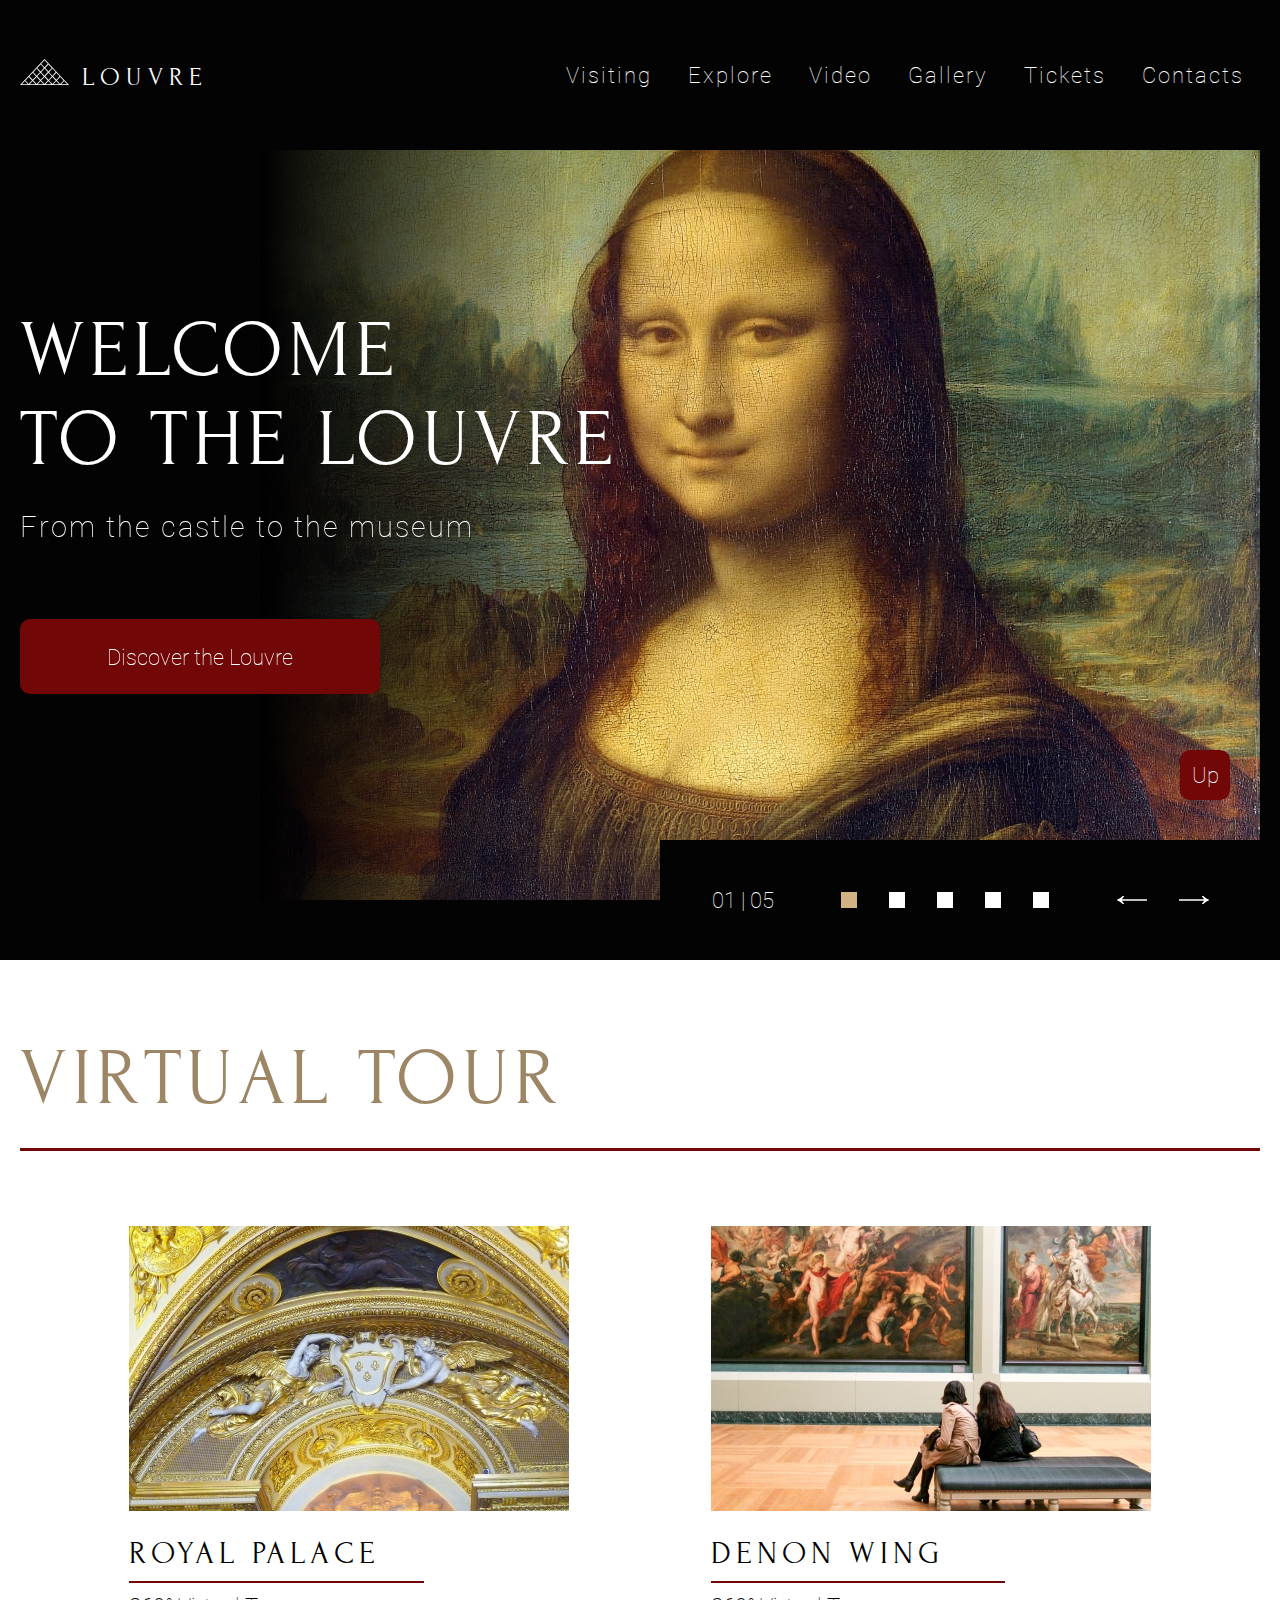
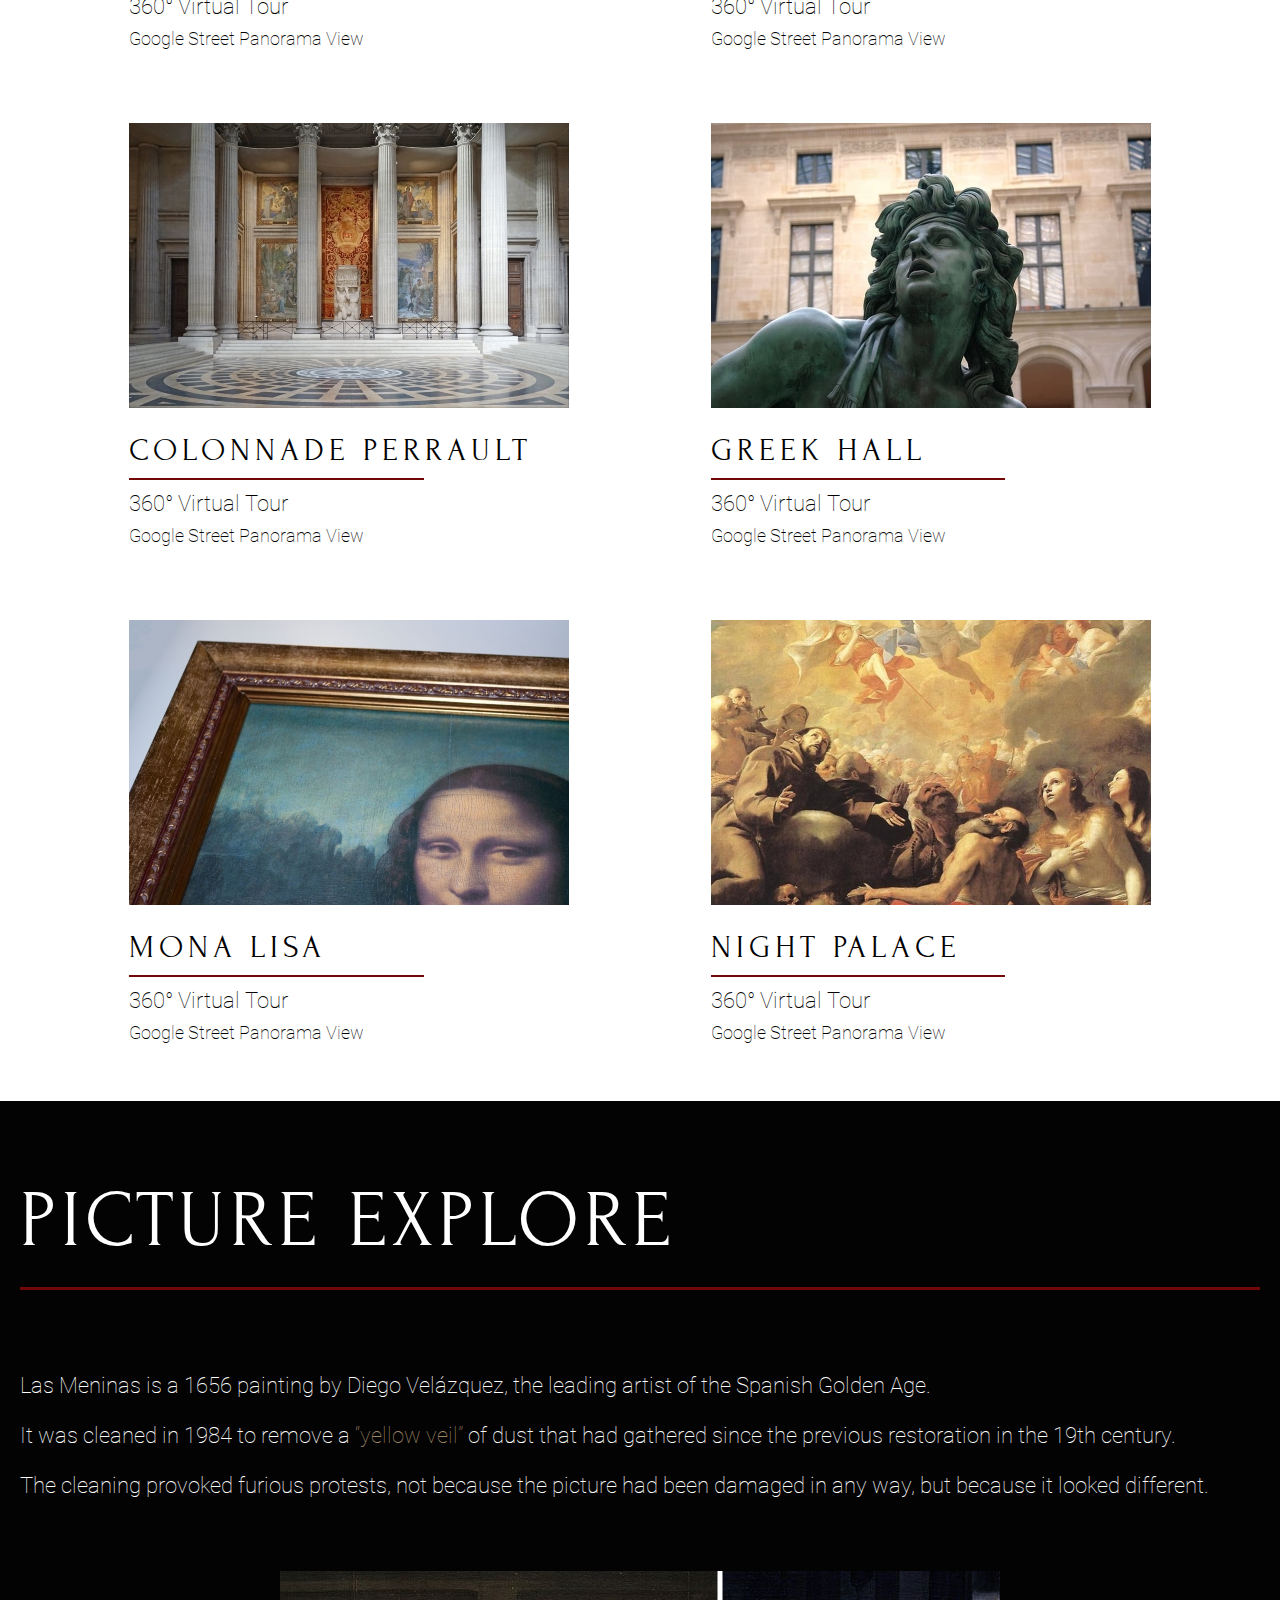
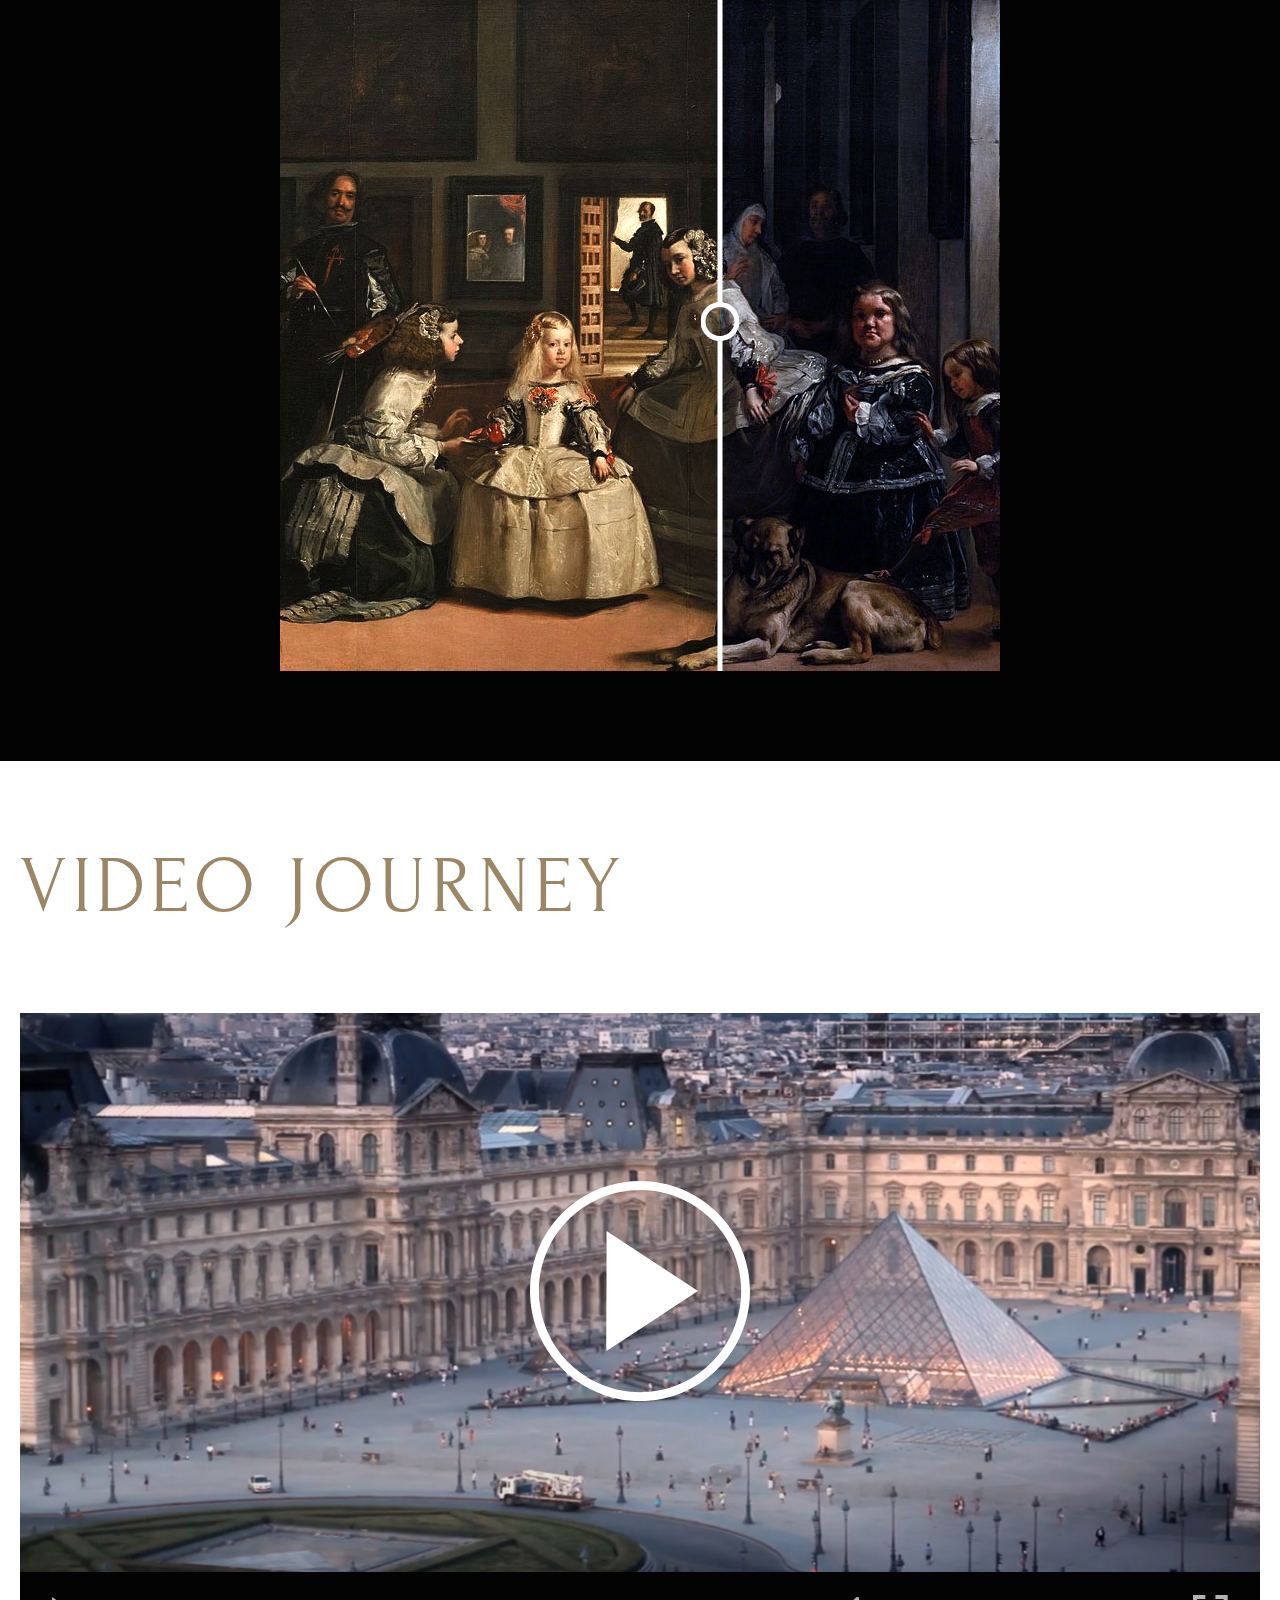
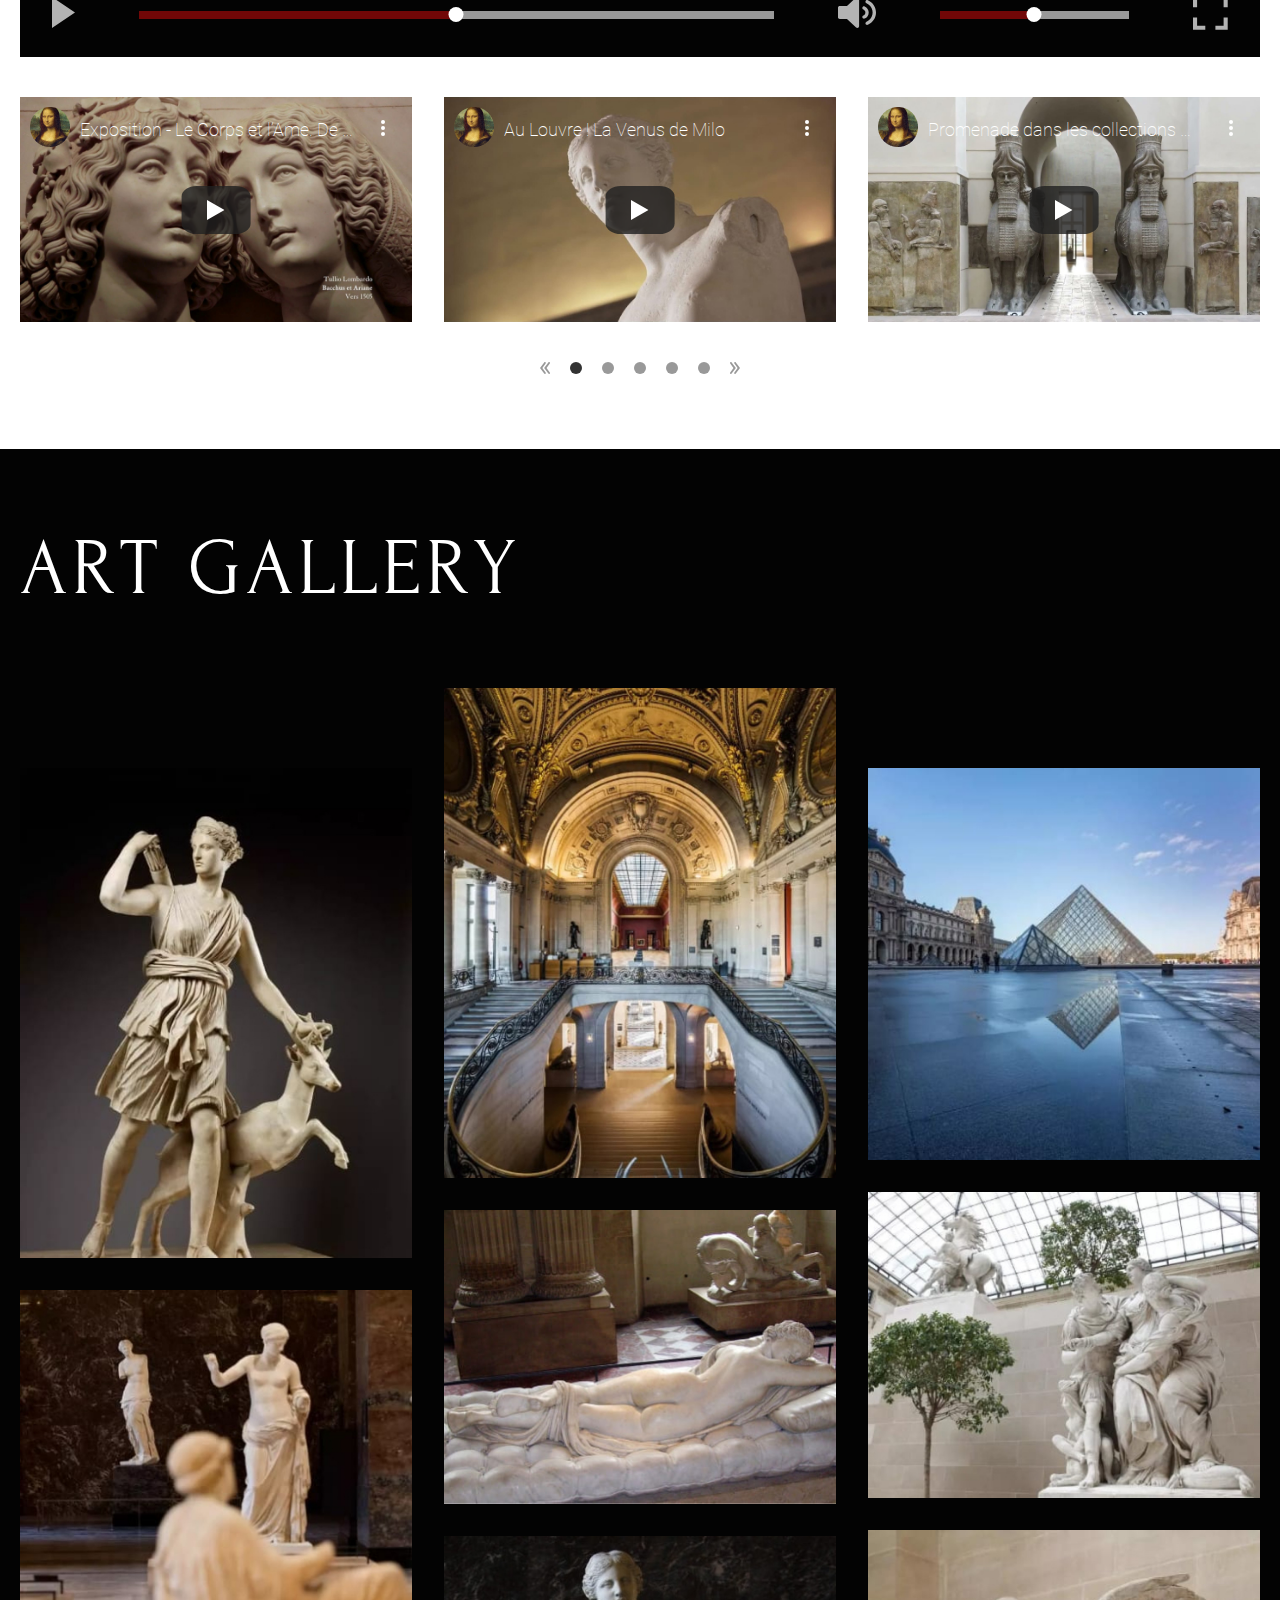
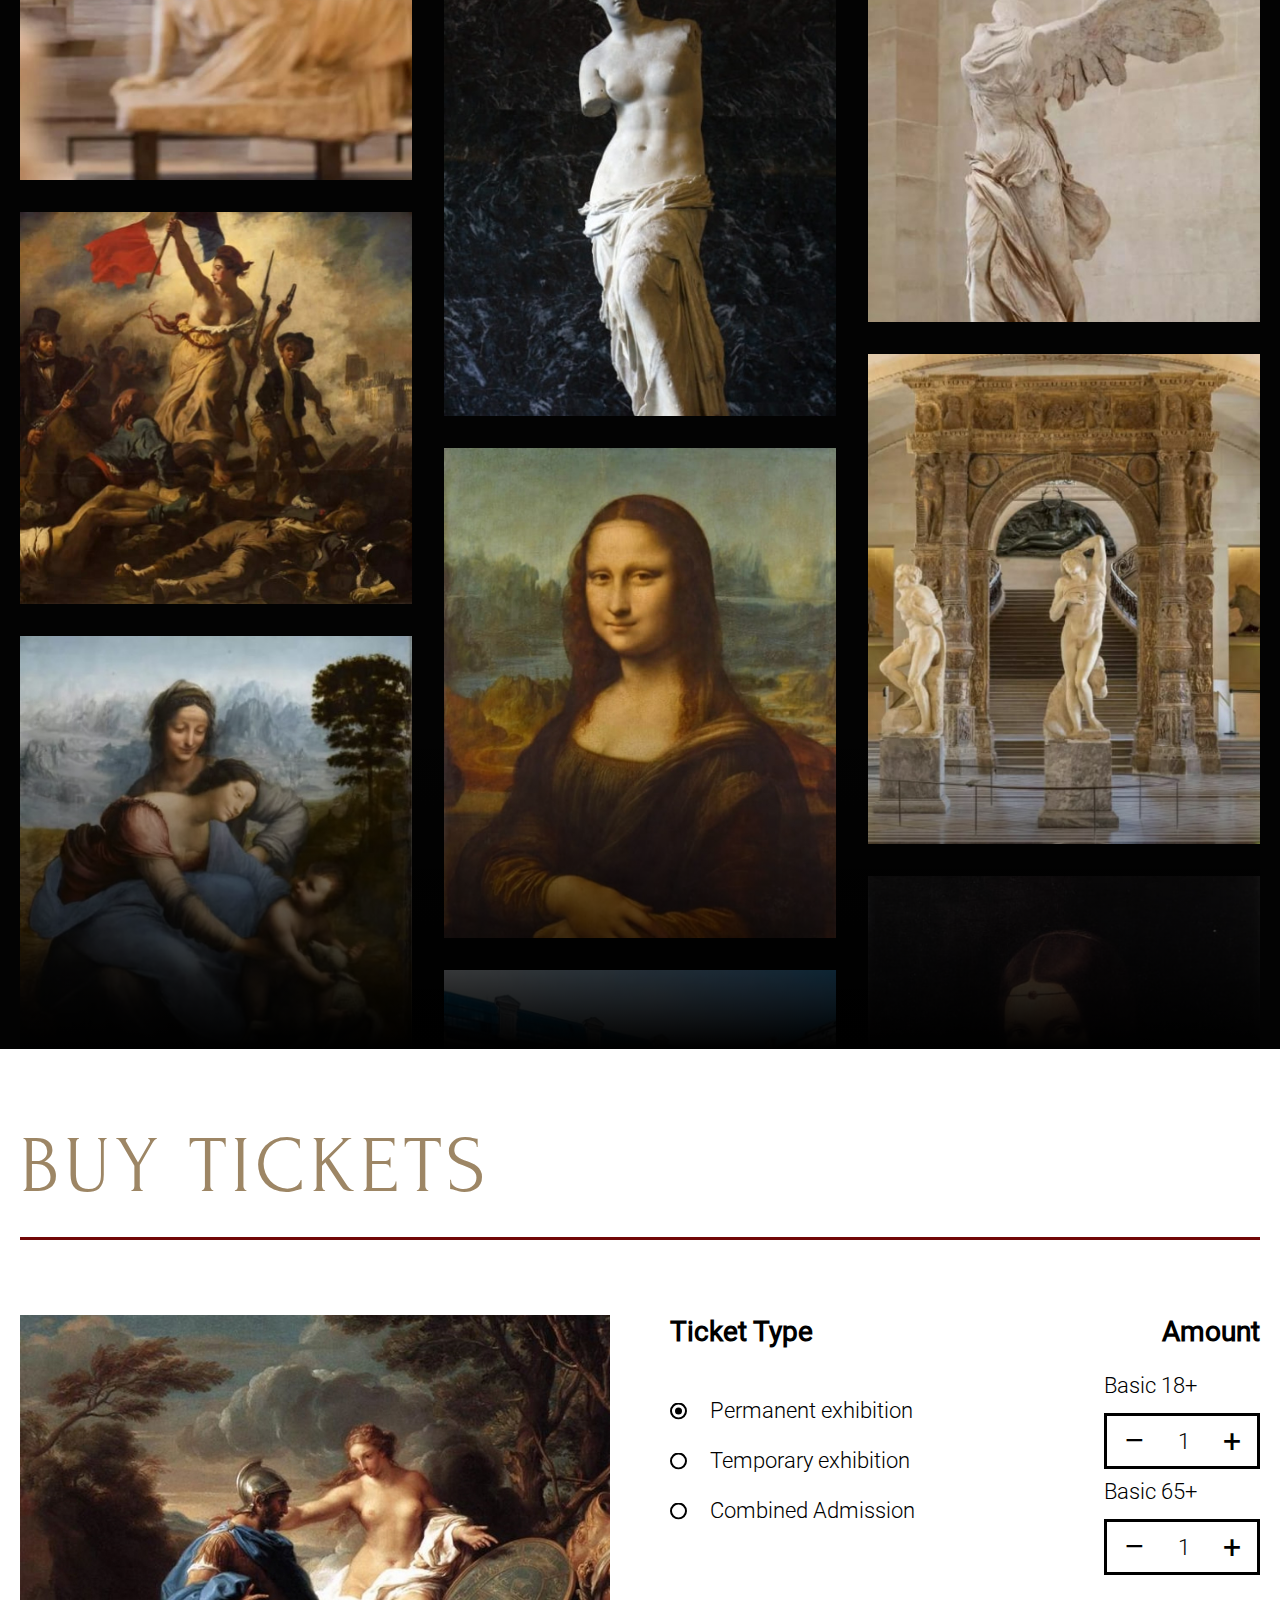
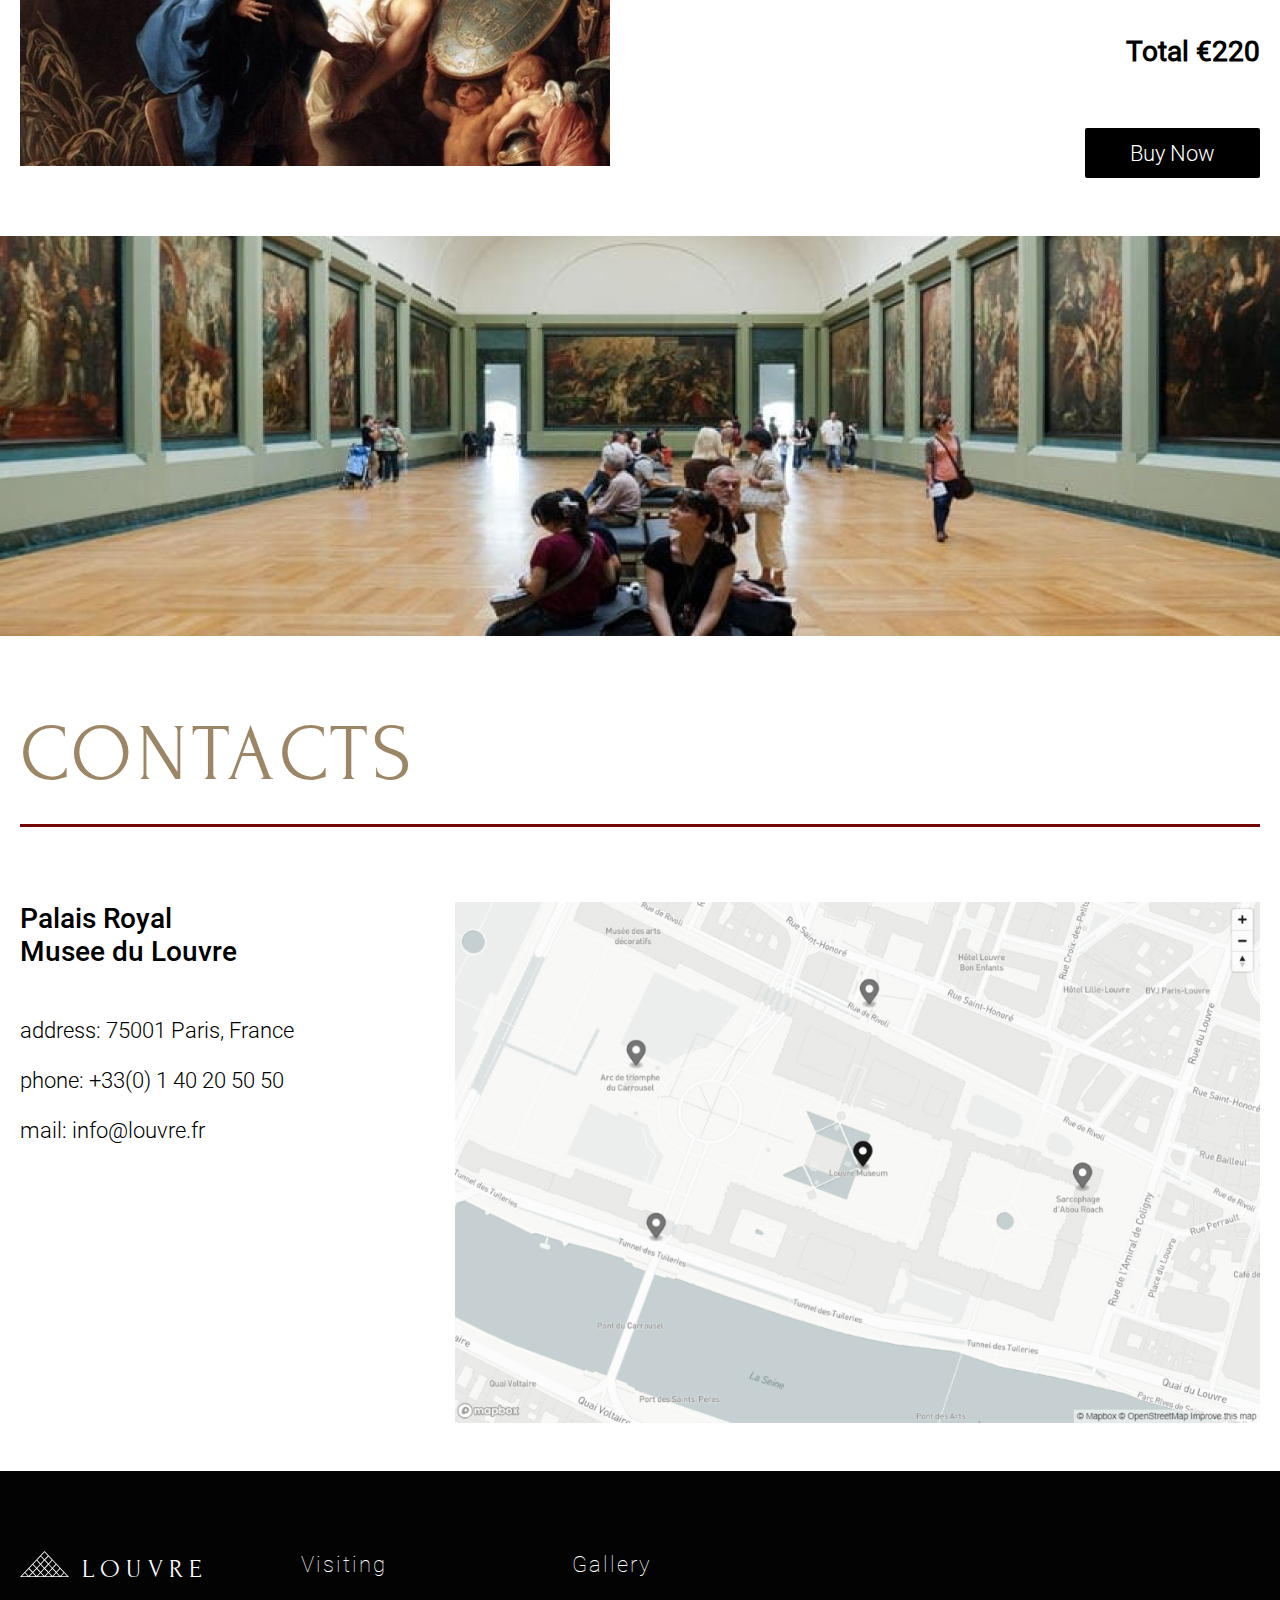
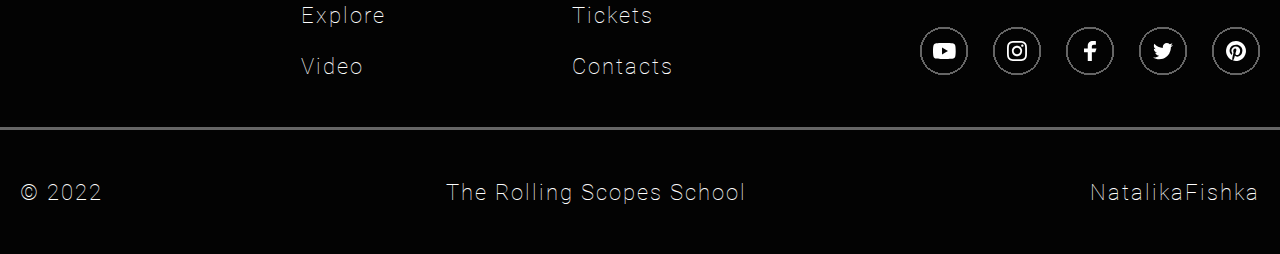
==== index.html @ 696b96e6 "fix: image size on mobile again" ====
<!DOCTYPE html>
<html lang="en">
<head>
    <meta charset="UTF-8">
    <meta http-equiv="X-UA-Compatible" content="IE=edge">
    <meta name="viewport" content="width=device-width, initial-scale=1.0">
    <title>Louvre</title>
    <link rel="icon" type="image/png" href="assets/louvre-icon.svg"/>
    <link href="styles/index.css" rel="stylesheet">
    <link href="styles/mona-lisa-section.css" rel="stylesheet">
    <link href="styles/visiting-section.css" rel="stylesheet">
    <link href="styles/explore-section.css" rel="stylesheet">
    <link href="styles/video-section.css" rel="stylesheet">
    <link href="styles/gallery-section.css" rel="stylesheet">
    <link href="styles/tickets-section.css" rel="stylesheet">
    <link href="styles/contacts-section.css" rel="stylesheet">
    <link href="styles/footer-section.css" rel="stylesheet">
    <link href="styles/mobile-menu.css" rel="stylesheet" >
</head>
<body>
    <section id="mona-lisa-section" class="mona-lisa-section">
        <header class="mona-lisa-section__header">
            <a href="#" class="logo-group">
                <div class="mona-lisa-section__header-logo logo">
                    <img src="assets/louvre-icon.svg" alt="louvre-icon">
                    <span class="text">Louvre</span>
                </div>
            </a>            
            <nav class="mona-lisa-section__header-navigation">
                <a href="#visiting-section" class="header-navigation__text">Visiting</a>
                <a href="#explore-section" class="header-navigation__text">Explore</a>
                <a href="#video-section" class="header-navigation__text">Video</a>
                <a href="#gallery-section" class="header-navigation__text">Gallery</a>
                <a href="#tickets-section" class="header-navigation__text">Tickets</a>
                <a href="#contacts-section" class="header-navigation__text">Contacts</a>
            </nav>
            <div class="mona-lisa-section__mobile-burger-menu">
                <img src="assets/burger-menu-icon.svg" alt="burger-menu">
                <img class="not-active" src="assets/close-menu.svg" alt="close-menu">
            </div>
        </header>
        <div class="mona-lisa-section__content">
            <div class="mona-lisa-section__content-text">
                <h1 class="mona-lisa-section__content-title">Welcome <br> to the Louvre</h1>
                <div class="mona-lisa-section__content-subtitle">From the castle to the museum</div>
                <form action="#tickets-section">
                    <button class="mona-lisa-section__content-button">Discover the Louvre</button>
                </form>
            </div>
            <div class="mona-lisa-section__image-area">
                <div class="mona-lisa-section__image">
                    <img src="assets/mona-lisa.jpg" alt="mona-lisa">
                </div>
                <div class="mona-lisa-section__image-pagination">
                   <div class="image-pagination__of">
                       01 | 05
                   </div> 
                   <div class="image-pagination__navigation-cubes">
                       <div class="image-pagination__navigation_cube selected"></div>
                       <div class="image-pagination__navigation_cube"></div>
                       <div class="image-pagination__navigation_cube"></div>
                       <div class="image-pagination__navigation_cube"></div>
                       <div class="image-pagination__navigation_cube"></div>
                   </div>
                   <div class="image-pagination__arrows">
                       <img src="assets/arrow-left.svg" alt="arrow-left">
                       <img src="assets/arrow-right.svg" alt="arrow-right">
                   </div>
                </div>
            </div>
        </div>
        <div class="mobile-menu">
            <nav class="mobile-menu__navigation-group">
                <div class="mobile-navigation__set">
                    <a href="#visiting-section" class="mobile-navigation__text">
                        <span>Visiting</span>
                        <img src="assets/mobile-menu-link-icon.svg" alt="mobile-menu-link-icon">
                    </a>
                </div>
                <div class="mobile-navigation__set">
                    <a href="#explore-section" class="mobile-navigation__text">
                        <span>Explore</span>
                        <img src="assets/mobile-menu-link-icon.svg" alt="mobile-menu-link-icon">
                    </a>
                </div>
                <div class="mobile-navigation__set">
                    <a href="#video-section" class="mobile-navigation__text">
                        <span>Video</span> 
                        <img src="assets/mobile-menu-link-icon.svg" alt="mobile-menu-link-icon">                    
                    </a>
                </div>
                <div class="mobile-navigation__set">
                    <a href="#gallery-section" class="mobile-navigation__text">
                        <span>Gallery</span> 
                        <img src="assets/mobile-menu-link-icon.svg" alt="mobile-menu-link-icon">                    
                    </a>
                </div>
                <div class="mobile-navigation__set">
                    <a href="#tickets-section" class="mobile-navigation__text">
                        <span>Tickets</span> 
                        <img src="assets/mobile-menu-link-icon.svg" alt="mobile-menu-link-icon">                    
                    </a>
                </div>
                <div class="mobile-navigation__set">
                    <a href="#contacts-section" class="mobile-navigation__text">
                        <span>Contacts</span> 
                        <img src="assets/mobile-menu-link-icon.svg" alt="mobile-menu-link-icon">
                    </a>
                </div>
            </nav>
            <div class="mobile-menu__small-screen-content">
                <div class="mobile-menu__images">
                    <div class="mobile-menu__image-container">
                        <img src="assets/mobile-menu/mobile-menu-large.jpg" alt="large-image">
                    </div>
                    <div class="mobile-menu__image-container">
                        <img src="assets/mobile-menu/mobile-menu-small_1.jpg" alt="small-image">
                    </div>
                    <div class="mobile-menu__image-container">
                        <img src="assets/mobile-menu/mobile-menu-small_2.jpg" alt="small-image">
                    </div>
                </div>
                <hr class="mobile-menu__divider">
                <div class="mobile-menu__social-media social-media">
                    <div class="mobile-menu_media-image">
                        <img src="assets/social-media-icons/youtube.svg" alt="youtube">
                    </div>
                    <div class="mobile-menu_media-image">
                        <img src="assets/social-media-icons/instagram.svg" alt="instagram">
                    </div>
                    <div class="mobile-menu_media-image">
                        <img src="assets/social-media-icons/facebook.svg" alt="facebook">
                    </div>
                    <div class="mobile-menu_media-image">
                        <img src="assets/social-media-icons/twitter.svg" alt="twitter">
                    </div>
                    <div class="mobile-menu_media-image">
                        <img src="assets/social-media-icons/pinterest.svg" alt="pinterest">
                    </div>
                </div>
            </div>
        </div>
    </section>
    <section id="visiting-section" class="visiting-section">
        <h2 class="visiting-section__title">
            Virtual tour
        </h2>
        <hr class="visiting-section__divider divider">
        <div class="visiting-section__content">
            <div class="visiting-section__content-item">
                <div class="visiting-section__content-item-image">
                    <img src="assets/visiting-section/royal_palace.jpg" alt="royal_palace">
                </div>
                <h3 class="visiting-section__content-item-title">
                    Royal Palace
                </h3>
                <hr class="visiting-section__content-item-divider">
                <span class="visiting-section__content-item-tour-type">
                    360° Virtual Tour
                </span>
                <span class="visiting-section__content-item-description">
                    Google Street Panorama View
                </span>
            </div>
            <div class="visiting-section__content-item">
                <div class="visiting-section__content-item-image">
                    <img src="assets/visiting-section/denon_wing.jpg" alt="denon_wing">
                </div>
                <h3 class="visiting-section__content-item-title">
                    Denon Wing
                </h3>
                <hr class="visiting-section__content-item-divider">
                <span class="visiting-section__content-item-tour-type">
                    360° Virtual Tour
                </span>
                <span class="visiting-section__content-item-description">
                    Google Street Panorama View
                </span>
            </div>
            <div class="visiting-section__content-item">
                <div class="visiting-section__content-item-image">
                    <img src="assets/visiting-section/colonnade_perrault.jpg" alt="colonnade_perrault">
                </div>
                <h3 class="visiting-section__content-item-title">
                    Colonnade Perrault
                </h3>
                <hr class="visiting-section__content-item-divider">
                <span class="visiting-section__content-item-tour-type">
                    360° Virtual Tour
                </span>
                <span class="visiting-section__content-item-description">
                    Google Street Panorama View
                </span>
            </div>
            <div class="visiting-section__content-item">
                <div class="visiting-section__content-item-image">
                    <img src="assets/visiting-section/greek_hall.jpg" alt="greek_hall">
                </div>
                <h3 class="visiting-section__content-item-title">
                    Greek hall
                </h3>
                <hr class="visiting-section__content-item-divider">
                <span class="visiting-section__content-item-tour-type">
                    360° Virtual Tour
                </span>
                <span class="visiting-section__content-item-description">
                    Google Street Panorama View
                </span>
            </div>
            <div class="visiting-section__content-item">
                <div class="visiting-section__content-item-image">
                    <img src="assets/visiting-section/mona_lisa_item.jpg" alt="mona-lisa-item">
                </div>
                <h3 class="visiting-section__content-item-title">
                    Mona Lisa
                </h3>
                <hr class="visiting-section__content-item-divider">
                <span class="visiting-section__content-item-tour-type">
                    360° Virtual Tour
                </span>
                <span class="visiting-section__content-item-description">
                    Google Street Panorama View
                </span>
            </div>
            <div class="visiting-section__content-item">
                <div class="visiting-section__content-item-image">
                    <img src="assets/visiting-section/night-palace.jpg" alt="night-palace">
                </div>
                <h3 class="visiting-section__content-item-title">
                    Night Palace
                </h3>
                <hr class="visiting-section__content-item-divider">
                <span class="visiting-section__content-item-tour-type">
                    360° Virtual Tour
                </span>
                <span class="visiting-section__content-item-description">
                    Google Street Panorama View
                </span>
            </div>
        </div>
    </section>
    <section id="explore-section" class="explore-section">
        <div class="explore-section__content">
            <div class="explore-section__text-area">
                <h2 class="explore-section__title">Picture explore</h2>
                <hr class="explore-section__divider divider">
                <p class="explore-section__description">Las Meninas is a 1656 painting by Diego Velázquez, the leading artist of the Spanish Golden Age.</p>
                <p class="explore-section__description">It was cleaned in 1984 to remove a <q class="explore-section__yellow-text">yellow veil</q> of dust that had gathered since the previous restoration in the 19th century.</p>
                <p class="explore-section__description">The cleaning provoked furious protests, not because the picture had been damaged in any way, but because it looked different.</p>
            </div>
            <div class="explore-section__image-area">
                <div class="explore-section__light-image-container">
                    <div class="explore-section__light-image">
                        <img src="assets/bright-explore-image.jpg" alt="bright-explore-image">
                    </div>
                    <div class="explore-section__slider">
                        <img src="assets/explore_slider.svg" alt="slider">
                    </div>
                </div>
                <div class="explore-section__dark-image" >
                    <img src="assets/dark-explore-image.jpg" alt="dark-explore-image">
                </div>
            </div>
        </div>
    </section>
    <section id="video-section" class="video-section">
        <div class="video-section__header">
            <h2 class="video-section__title">
                Video journey
            </h2>
            <p class="video-section__description">
                Enter and visit one of the most famous museums in the world and enjoy masterpieces such as Mona Lisa or Hammurabi's Code
            </p>
        </div>
        <div class="video-section__main-video">
            <div class="video-section__main-video-container">
                <video src="" class="video-section__video" poster="assets/video-section/main_video.jpg"></video>
                <div class="video-section_main-play-button">
                    <img src="assets/video-section/controls/main-play-control.svg" alt="play">
                </div>
            </div>
            <div class="video-section__main-video-controls">
                <div class="video-section_play-control control">
                    <img src="assets/video-section/controls/play-control.svg" alt="play">
                </div>
                <div class="video-section__progress-bar">
                    <div class="bar__passed bar"></div>
                    <div class="bar__remain bar"></div>
                </div>
                <div class="video-section__volume-control control">
                    <img src="assets/video-section/controls/volume-control.svg" alt="volume">
                </div>
                <div class="video-section__volume-bar">
                    <div class="bar__passed bar"></div>
                    <div class="bar__remain bar"></div>
                </div>
                <div class="video-section__full-size-screen-control control">
                    <img src="assets/video-section/controls/full-size-control.svg" alt="full-size-screen">
                </div>
            </div>
        </div>
        <div class="video-section__carousel">
            <div class="video-section__carousel-videos">
                <div class="video-section__carousel-video-item">
                    <div class="video-item__header">
                        <div class="video-item__ava">
                            <img src="assets/video-section/carousel/mini-video/ava-mona-lisa.png" alt="ava">
                        </div>
                        <p class="video-item__title">
                            Exposition - Le Corps et l’Ame. De Dona...
                        </p>
                        <div class="video-item__menu">
                            <img src="assets/video-section/carousel/mini-video/video-menu.svg" alt="menu">
                        </div>
                    </div>
                    <div class="video-item__video">
                        <img src="assets/video-section/carousel/mini-video/video_mini_1.jpg" alt="video#1">
                    </div>
                    <div class="video-item__play">
                        <img src="assets/video-section/carousel/mini-video/play.svg" alt="play">
                    </div>
                </div>
                <div class="video-section__carousel-video-item">
                    <div class="video-item__header">
                        <div class="video-item__ava">
                            <img src="assets/video-section/carousel/mini-video/ava-mona-lisa.png" alt="ava">
                        </div>
                        <p class="video-item__title">
                            Au Louvre ! La Venus de Milo 
                        </p>
                        <div class="video-item__menu">
                            <img src="assets/video-section/carousel/mini-video/video-menu.svg" alt="menu">
                        </div>
                    </div>
                    <div class="video-item__video">
                        <img src="assets/video-section/carousel/mini-video/video_mini_2.jpg" alt="video#1">
                    </div>
                    <div class="video-item__play">
                        <img src="assets/video-section/carousel/mini-video/play.svg" alt="play">
                    </div>
                </div>
                <div class="video-section__carousel-video-item">
                    <div class="video-item__header">
                        <div class="video-item__ava">
                            <img src="assets/video-section/carousel/mini-video/ava-mona-lisa.png" alt="ava">
                        </div>
                        <p class="video-item__title">
                            Promenade dans les collections mesop...
                        </p>
                        <div class="video-item__menu">
                            <img src="assets/video-section/carousel/mini-video/video-menu.svg" alt="menu">
                        </div>
                    </div>
                    <div class="video-item__video">
                        <img src="assets/video-section/carousel/mini-video/video_mini_3.jpg" alt="video#1">
                    </div>
                    <div class="video-item__play">
                        <img src="assets/video-section/carousel/mini-video/play.svg" alt="play">
                    </div>
                </div>                
            </div>
            <div class="video-section__carousel-pagination">
                <div class="video-section__pagination-arrow-left double-arrow">
                    <img src="assets/video-section/carousel/left-double-arrow.svg" alt="left">
                </div>
                <div class="video-section__pagination-dots">
                    <div class="pagination-dots__item selected"></div>
                    <div class="pagination-dots__item"></div>
                    <div class="pagination-dots__item"></div>
                    <div class="pagination-dots__item"></div>
                    <div class="pagination-dots__item"></div>
                </div>
                <div class="video-section__pagination-arrow-right double-arrow">
                    <img src="assets/video-section/carousel/right-double-arrow.svg" alt="right">
                </div>
            </div>
        </div> 
    </section>
    <section id="gallery-section" class="gallery-section">
        <h2 class="gallery-section__title">
            Art Gallery
        </h2>
        <div class="gallery-section__images">
            <div class="gallery-section__images-column">
                <div class="gallery-section__image-item">
                    <img src="assets/gallery-section/gallery_1.jpg" alt="gallery_1">
                </div>
                <div class="gallery-section__image-item">
                    <img src="assets/gallery-section/gallery_2.jpg" alt="gallery_2">
                </div>
                <div class="gallery-section__image-item">
                    <img src="assets/gallery-section/gallery_3.jpg" alt="gallery_3">
                </div>
                <div class="gallery-section__image-item">
                    <img src="assets/gallery-section/gallery_4.jpg" alt="gallery_4">
                </div>
                <div class="gallery-section__image-item">
                    <img src="assets/gallery-section/gallery_5.jpg" alt="gallery_5">
                </div>
            </div>
            <div class="gallery-section__images-column">
                <div class="gallery-section__image-item">
                    <img src="assets/gallery-section/gallery_6.jpg" alt="gallery_6">
                </div>
                <div class="gallery-section__image-item">
                    <img src="assets/gallery-section/gallery_7.jpg" alt="gallery_7">
                </div>
                <div class="gallery-section__image-item">
                    <img src="assets/gallery-section/gallery_8.jpg" alt="gallery_8">
                </div>
                <div class="gallery-section__image-item">
                    <img src="assets/gallery-section/gallery_9.jpg" alt="gallery_9">
                </div>
                <div class="gallery-section__image-item">
                    <img src="assets/gallery-section/gallery_10.jpg" alt="gallery_10">
                </div>
            </div>
            <div class="gallery-section__images-column">
                <div class="gallery-section__image-item">
                    <img src="assets/gallery-section/gallery_11.jpg" alt="gallery_11">
                </div>
                <div class="gallery-section__image-item">
                    <img src="assets/gallery-section/gallery_12.jpg" alt="gallery_12">
                </div>
                <div class="gallery-section__image-item">
                    <img src="assets/gallery-section/gallery_13.jpg" alt="gallery_13">
                </div>
                <div class="gallery-section__image-item">
                    <img src="assets/gallery-section/gallery_14.jpg" alt="gallery_14">
                </div>
                <div class="gallery-section__image-item">
                    <img src="assets/gallery-section/gallery_15.jpg" alt="gallery_15">
                </div>
            </div>            
        </div>
    </section>
    <section id="tickets-section" class="tickets-section">
        <h2 class="tickets-section__title">Buy tickets</h2>
        <hr class="tickets-section__divider divider">
        <div class="tickets-section__content">
            <div class="tickets-section__content-image">
                <img src="assets/buy-tickets/buy-tickets.jpg" alt="buy-tickets">
            </div>
            <form action="book-tickets.html" class="tickets-section__form">
                <div class="tickets-section__ticket-type">
                    <p class="tickets-section__ticket-type-title form-title">
                        Ticket Type
                    </p>
                    <div class="tickets-section__radio-group roboto-light-text">
                        <input type="radio" id="permanent-exhibition" name="permanent-exhibition" value="1" checked>
                        <label for="permanent-exhibition">Permanent exhibition</label>
                    </div>
                    <div class="tickets-section__radio-group roboto-light-text">
                        <input type="radio" id="temporary-exhibition" name="temporary-exhibition" value="1">
                        <label for="temporary-exhibition">Temporary exhibition</label>
                    </div>
                    <div class="tickets-section__radio-group roboto-light-text">
                        <input type="radio" id="combined-admission" name="combined-admission" value="1">
                        <label for="combined-admission">Combined Admission</label>
                    </div>   
                </div>
                <div class="tickets-section__ticket-amount">
                    <p class="tickets-section__amount-title form-title">
                        Amount
                    </p>
                    <div class="tickets-section__amount-control">
                        <span class="tickets-section__age roboto-light-text">
                            Basic 18+
                        </span>
                        <div class="tickets-section__age-control roboto-light-text">
                            <div class="age-control">–</div>
                            <div>1</div>
                            <div class="age-control">+</div>
                        </div>
                    </div>
                    <div class="tickets-section__amount-control">
                        <span class="tickets-section__age roboto-light-text">
                            Basic 65+
                        </span>
                        <div class="tickets-section__age-control roboto-light-text">
                            <div class="age-control">–</div>
                            <div>1</div>
                            <div class="age-control">+</div>
                        </div>
                    </div>
                    <p class="tickets-section__total form-title">
                        Total €220
                    </p>
                    <button type="submit" class="tickets-section__buy-button roboto-light-text">
                        Buy Now
                    </button>
                </div>
            </form>            
        </div>
    </section>
    <section id="contacts-section" class="contacts-section">
        <h2 class="contacts-section__title">Contacts</h2>
        <hr class="contacts-section__divider divider">
        <div class="contacts-section__content">
            <div class="contacts-section__text">
                <p class="contacts-section_text-header">Palais Royal <br> Musee du Louvre</p>
                <div class="contacts-section__contacts">
                    <span class="contacts-section__address">address: 75001 Paris, France</span>
                    <span class="contacts-section__phone">phone: <a href="tel:+330140205050">+33(0) 1 40 20 50 50</a></span>
                    <span class="contacts-section__mail">mail: <a href="mailto:info@louvre.fr">info@louvre.fr</a></span>
                </div>
            </div>
            <div class="contacts-section__image">
                <img src="assets/map.jpg" alt="map">
            </div>
        </div>
    </section>
    <section class="footer-section">
        <div class="footer-section__content">
            <a href="#" class="logo-group">
                <div class="footer-section__footer-logo logo">
                    <img src="assets/louvre-icon.svg" alt="louvre-icon">
                    <span class="text">Louvre</span>
                </div>
            </a>                
            <nav class="footer-section__footer-navigation links-set-1">
                <a href="#visiting-section" class="footer-navigation__text">Visiting</a>
                <a href="#explore-section" class="footer-navigation__text">Explore</a>
                <a href="#video-section" class="footer-navigation__text">Video</a>
            </nav>
            <nav class="footer-section__footer-navigation links-set-2">
                <a href="#gallery-section" class="footer-navigation__text">Gallery</a>
                <a href="#tickets-section" class="footer-navigation__text">Tickets</a>
                <a href="#contacts-section" class="footer-navigation__text">Contacts</a>
            </nav>                
            <div class="footer-section__social-media social-media">
                <div class="footer-section_media-image">
                    <img src="assets/social-media-icons/youtube.svg" alt="youtube">
                </div>
                <div class="footer-section_media-image">
                    <img src="assets/social-media-icons/instagram.svg" alt="instagram">
                </div>
                <div class="footer-section_media-image">
                    <img src="assets/social-media-icons/facebook.svg" alt="facebook">
                </div>
                <div class="footer-section_media-image">
                    <img src="assets/social-media-icons/twitter.svg" alt="twitter">
                </div>
                <div class="footer-section_media-image">
                    <img src="assets/social-media-icons/pinterest.svg" alt="pinterest">
                </div>
            </div>
        </div>  
        <hr class="footer-section__divider">    
        <footer class="footer-section__foot">
            <div class="footer-section__foot-text">© 2022</div>
            <div class="footer-section__foot-text">The Rolling Scopes School</div>
            <div class="footer-section__foot-text">
                <a href="https://github.com/NatalikaFishka/museum-html" target="_blank">NatalikaFishka</a>
            </div>
        </footer>
    </section>
    <script src="js/mobile-menu.js"></script>
    <a href="#" class="back-to-top-link">
        <div class="back-to-top">
           Up
        </div>
    </a>
</body>
</html>
---- styles/index.css ----
* {
  margin: 0;
  padding: 0;
}

@font-face {
    font-family: 'Roboto';
    src: url(../assets/fonts/Roboto-Regular.ttf);
}

@font-face {
    font-family: 'Roboto-light';
    src: url(../assets/fonts/Roboto-Light.ttf);
}

@font-face {
    font-family: 'Roboto-medium';
    src: url(../assets/fonts/Roboto-Medium.ttf);
}

@font-face {
    font-family: 'Roboto-thin';
    src: url(../assets/fonts/Roboto-Thin.ttf);
}

@font-face {
    font-family: 'Forum';
    src: url(../assets/fonts/Forum-Regular.ttf);
}

:root {
    --dark-bg-color: #030303;
    --light-bg-color: #FFFFFF;

    --gold: #9D8665;
    --white-text: #FFFFFF;
    --black-text: #000000;

    --gold-svg: invert(53%) sepia(51%) saturate(241%) hue-rotate(356deg) brightness(92%) contrast(87%);
    --red-svg: invert(111%) sepia(74%) saturate(4562%) hue-rotate(362deg) brightness(56%) contrast(117%);
    --red-svg-white: invert(92%) sepia(72%) saturate(4702%) hue-rotate(1deg) brightness(99%);

    --red: #710707;
    --grey: #999999;
    --dark-gray: #333333;
    --middle-gray: #666666;

    --card-obverse: #BCBCBC;
    --card-reverse: #939393;


    --body-width: 90rem;
  }

html {
    scroll-behavior: smooth;
}

section {
    display: grid;
    grid-template-columns: 1fr var(--body-width) 1fr;
    width: 100%;
}

h1, h2 {
    font-family: "Forum";
    font-weight: 400;
    text-transform: uppercase;
    font-size: 5rem;
    letter-spacing: 5px;
    margin: 1.6rem 0;
}

.logo {
    color: var(--white-text);
    font-family: "Forum";
    font-size: 1.6rem;
    text-transform: uppercase;
    letter-spacing: 0.4rem;
}

.logo-group {
    text-decoration: none;
}

.logo-group:hover {
    color: var(--gold);
    filter: var(--gold-svg);
}

nav a {
    text-decoration: none;
    color: var(--white-text);
    font-family: "Roboto-thin";
    font-size: 1.4rem;
    font-weight: 100;
    letter-spacing: 2px;
    margin: 0 1rem;
}

nav a:hover {
    color: var(--gold);
}

.divider {
    grid-area: section-divider;
    width: 100%;
    height: 3px;
    background-color: var(--red);
    border: none;
    margin-bottom: 4.7rem;
}

.social-media img:hover {
    cursor: pointer;
    filter: var(--gold-svg);
}

.back-to-top {
    position: fixed;
    width: 50px;
    height: 50px;
    bottom: 100px;
    right: 50px;
    background-color: var(--red);
    color: black;
    font-size: 22px;
    display: flex;
    justify-content: center;
    align-items: center;
    color: var(--white-text);
    font-family: "Roboto-thin";
    border-radius: 10px;
}

.back-to-top:hover {
    background-color: var(--gold);
}

@media (max-width: 1480px) {

    section {
        grid-template-columns: 20px 1fr 20px;
    }
}

@media (max-width: 1060px) {

    h1, h2 {
        font-size: 3.1rem;
    }

    .divider {        
        margin-bottom: 3.7rem;
    }

}

@media (max-width: 820px) {

    h1 {
        text-align: center;
    }

    h1, h2 {
        font-size: 2.5rem;
        margin-top: 0;
    }

    .divider {
        margin-bottom: 40px;
    }

    nav a {
        font-size: 20px;
    }

}

@media (max-width: 540px) {

    h1, h2 {
        font-size: 1.8rem;
    }

    .logo {
        font-size: 1rem;
    }

    .logo img{
        width: 29px;
        height: 16px;
    }

}

@media (max-width: 360px) { 
    body {
        display: none;
    }
}
---- styles/mona-lisa-section.css ----
.mona-lisa-section {
    position: relative;
    background-color: var(--dark-bg-color);
    grid-template-areas: "left-padding section-header right-padding"
                            "left-padding section-content right-padding";
}

.mona-lisa-section__header {
    grid-area: section-header;
    width: 100%;
    height: 150px;
    display: flex;
    align-items: center;
    justify-content: space-between;
}

.mona-lisa-section__mobile-burger-menu {
    display: none;
}

.mona-lisa-section__content {
    grid-area: section-content;    
    margin-bottom: 3.75rem;
    display: grid;
    grid-template-columns: 1fr 1fr;
    align-items: center;
}

.mona-lisa-section__content-text {
    color: var(--white-text);
    grid-column-start: 1;
    grid-column-end: 3;
    grid-row: 1;
    z-index: 2;
}

.mona-lisa-section__content-subtitle {
    font-family: "Roboto-thin";
    font-weight: 300;
    font-size: 1.8rem;
    letter-spacing: 2px;
}

.mona-lisa-section__content-button {
    font-family: "Roboto-thin";
    font-weight: 300;
    font-size: 1.4rem;
    width: 22.5rem;
    height: 4.7rem;
    display: flex;
    align-items: center;
    justify-content: center;
    background-color: var(--red);
    border-radius: 10px;
    margin: 4.7rem 0;
    color: var(--white-text);
    border: none;
}

.mona-lisa-section__content-button:hover {
    background-color: var(--gold);
    cursor: pointer;
}

.mona-lisa-section__image-area {
    position: relative;
    grid-column-start: 2;
    grid-column-end: 3;
    grid-row: 1;
}

.mona-lisa-section__image {
    width: max-content;
}

.mona-lisa-section__image img{
    display: block;
    max-width: 100%;
    max-height: 100%;
}

.mona-lisa-section__image-pagination {
    position: absolute;
    width: 37.5rem;
    height: 7.5rem;
    background-color: var(--dark-bg-color);
    color: var(--white-text);
    right: 0;
    bottom: -3.725rem;
    display: flex;
    font-family: "Roboto-thin";
    font-size: 1.4rem;
    font-weight: 400;    
    justify-content: space-evenly;    
    align-items: center;
}

.image-pagination__of {
    margin: 1rem;
}

.image-pagination__navigation-cubes {
    display: flex;
}

.image-pagination__navigation_cube {
    width: 1rem;
    height: 1rem;
    background-color: var(--white-text);
    margin: 1rem;
}

.image-pagination__navigation_cube.selected {
    background-color: #D2B183;
}

.image-pagination__navigation_cube:hover {
    cursor: pointer;
    background-color: var(--gold);
}

.image-pagination__arrows {
    display: flex;
}

.image-pagination__arrows img {
    margin: 1rem;
}

.image-pagination__arrows img:hover {
    cursor: pointer;
    filter: var(--gold-svg);
}


@media (max-width: 1480px) {
    /* placeholder */
}

@media (max-width: 1060px) {

    .mona-lisa-section__header {
        height: 130px;
    }

    .mona-lisa-section__header-navigation {
        display: none;
    }

    .mona-lisa-section__mobile-burger-menu {
        display: initial;
    }

    .mona-lisa-section__mobile-burger-menu .not-active {
        display: none;
    }
    
    .mona-lisa-section__mobile-burger-menu:hover {
        filter: var(--gold-svg);
        cursor: pointer;
    }

    .mona-lisa-section__content-text {
        transition: 0.3s ease;
    }

    .mona-lisa-section__content-subtitle {
        font-size: 1.4rem;
    }

    .mona-lisa-section__content-button {
        font-size: 1.2rem;
        width: 18.7rem;
        height: 3.8rem;
    }

    .mona-lisa-section__image {
        width: 700px;
    }

    .mona-lisa-section__image-pagination {
        padding-left: 200px;
    }

}

@media (max-width: 820px) {

    .mona-lisa-section__header {
        height: 110px;
    }

    .mona-lisa-section__content { 
        grid-template-columns: 1fr;
        row-gap: 3rem;
        margin-bottom: 0;
    }
    
    .mona-lisa-section__content-text {
        grid-column-start: 1;
        grid-column-end: 2;
    }
    
    .mona-lisa-section__content-subtitle {
        text-align: center;
        font-size: 1.2rem;
    }
    
    .mona-lisa-section__content-button {
        display: none;
    }

    .mona-lisa-section__image-area {  
        grid-column-start: 1;
        grid-column-end: 2;
        grid-row: 2;
    }

    .mona-lisa-section__image {
        width: 100%;
    }

    .mona-lisa-section__image-pagination {
        position: relative;
        padding-left: 0;
        width: 80%;
        height: 100px;
        margin: 0 auto;
        font-size: 1.2rem;
        bottom: 0;
    }

    .image-pagination__of {
        margin: 0.5rem;
    }

    .image-pagination__navigation_cube {
        width: 0.8rem;
        height: 0.8rem;
        margin: 0.5rem;
    }

    .image-pagination__arrows img {
        margin: 0.5rem;
    }

}

@media (max-width: 540px) {


    .mona-lisa-section__content-subtitle {
        font-size: 1rem;
    }

    .mona-lisa-section__image-pagination {
        font-size: 1rem;
    }

    .image-pagination__navigation_cube {
        width: 0.45rem;
        height: 0.45rem;
    }

    .image-pagination__arrows img {
        width: 20px;
    }

}
---- styles/visiting-section.css ----
/* -------------------------- VISITING SECTION------------------------------ */

.visiting-section {
    background-color: var(--light-bg-color);
    grid-template-areas: "left-padding section-title right-padding"
                        "left-padding section-divider right-padding"
                        "left-padding section-content right-padding";
    margin: 3rem 0;
}

.visiting-section__title {
    grid-area: section-title;
    color: var(--gold);
}

.visiting-section__content {
    grid-area: section-content;
    display: flex;
    flex-wrap: wrap;
    justify-content: space-between;
    row-gap: 4rem;
    column-gap: 2rem;
}

.visiting-section__content-item-image {
    width: max-content;
}

.visiting-section__content-item-image img {
    display: block;    
    max-width: 100%;
    max-height: 100%;
}

.visiting-section__content-item-title {
    font-family: "Forum";
    font-weight: 400;
    font-size: 2rem;
    text-transform: uppercase;
    letter-spacing: 5px;
    margin-top: 1.5rem;
}

.visiting-section__content-item-divider {
    width: 67%;
    margin: 10px 0;
    height: 2px;
    background-color: var(--red);
    border: none;

}

.visiting-section__content span {
    font-family: "Roboto-thin";
    font-weight: 100;
    width: 100%;
    display: block;    
    margin: 10px 0;
}

.visiting-section__content-item-tour-type {
    font-size: 1.4rem; 
}

.visiting-section__content-item-description {
    font-size: 1.1rem; 
}

@media (max-width: 1480px) {

    .visiting-section__content {
        justify-content: space-evenly;
    }
}

@media (max-width: 1060px) {

    .visiting-section__content-item-image {
        width: 330px;
    }

    .visiting-section__content-item-title {
        font-size: 1.75rem;
        letter-spacing: 3px;
    }

    .visiting-section__content-item-tour-type {
        font-size: 1.2rem;
    }

    .visiting-section__content-item-description {
        font-size: 1rem;
    }
}

@media (max-width: 820px) {

    .visiting-section__content-item-image {
        width: 280px;
    }

    .visiting-section__content-item-title {
        font-size: 1.5rem;
        letter-spacing: 2px;
    }

    .visiting-section__content-item-tour-type {
        font-size: 1.1rem;
    }

}

@media (max-width: 540px) {

    .visiting-section__content-item-title {
        font-size: 1.2rem;
        letter-spacing: 5px;
    }

    .visiting-section__content-item-tour-type {
        font-size: 1rem;
    }

}
---- styles/explore-section.css ----
.explore-section {
    background-color: var(--dark-bg-color);
    grid-template-areas: "left-padding section-content right-padding";
}

.explore-section__content {
    grid-area: section-content;
    display: flex;
    gap: 3.5rem;
    margin: 5.6rem 0;
}

.explore-section__text-area {
    color: var(--white-text);
}

.explore-section__title {
    margin-top: 0;
    margin-bottom: 35px;
    line-height: 3.8rem;
}

.explore-section__description, .video-section__description {
    font-family: "Roboto-thin";
    font-weight: 100;
    font-size: 1.4rem; 
    line-height: 2.5rem;
    margin: 25px 0;
}

.explore-section__yellow-text {
    color: var(--gold);
}

.explore-section__image-area {
    position: relative;
}

.explore-section__image-area img {
    display: block;
}

.explore-section__light-image-container {
    position: absolute;
    display: flex;
    height: 100%;
}

.explore-section__slider {
    transform: translateX(-50%);
}


@media (max-width: 1480px) {


    .explore-section__content {
        flex-direction: column;
    }

    .explore-section__description {
        margin: 10px 0;
    }

    .explore-section__image-area {
        align-self: center;     
    }
}

@media (max-width: 1060px) {

    .explore-section__description {
        font-size: 1.2rem;
        margin: 5px 0;
    }

    .explore-section__description:last-child {
        display: none;
    }
}

@media (max-width: 820px) {

    .explore-section__content {
        margin: 40px 0;
        gap: 0;
    }

    .explore-section__description {
       display: none;
    }

    .explore-section__image-area {
        width: 100%;
    }

    .explore-section__image-area img {
        width: 100%;
        height: 100%;
        display: block;
    }    

}

@media (max-width: 540px) {
    /* placeholder */
}
---- styles/video-section.css ----
.video-section {
    background-color: var(--light-bg-color);
    grid-template-areas: "left-padding header right-padding"
                        "left-padding video right-padding"
                        "left-padding carousel right-padding";
}

.video-section__header {
    grid-area: header;
    display: grid;
    grid-template-columns: 1fr 1fr;
    margin: 3.5rem 0;
}

.video-section__title {
    color: var(--gold);
}

.video-section__main-video {
    grid-area: video;
}

.video-section__main-video-container {
    position: relative;
    display: flex;
    align-items: center;
    justify-content: center;
}

.video-section__video {
    width: 100%;
}

.video-section_main-play-button {
    position: absolute;
}

.video-section_main-play-button img {
    width: 100%;
    height: 100%;
}

.video-section_main-play-button img:hover {
    cursor: pointer;
    filter: var(--red-svg-white);
}

.video-section__main-video-controls {
    position: relative;
    width: 100%;
    height: 85px;
    background-color: var(--dark-bg-color);
    display: flex;
    align-items: center;
    justify-content: center;
}

.video-section__main-video-controls img {
    margin: 0 2rem;
}

.video-section__main-video-controls img:hover {
    cursor: pointer;
    filter: var(--red-svg);
}

.video-section__progress-bar, .video-section__volume-bar {
    display: flex;
    width: 100px;
    margin: 0 2rem;
}

.video-section__progress-bar {
    flex-grow: 12;
}

.video-section__volume-bar {
    flex-grow: 2;
}

.bar {
    height: 8px;
}

.bar__passed {
    flex-grow: inherit;
    background-color: var(--red);
}

.bar__remain {
    flex-grow: inherit;
    background-color: var(--grey);
    display: flex;
    align-items: center;
}

.bar__remain::before {
    content: "";
    width: 15px;
    height: 15px;
    border-radius: 50%;
    position: absolute;
    background-color: var(--white-text);    
    transform: translateX(-50%);
}

.bar__remain:hover::before {
    cursor: pointer;
}

.video-section__carousel {
    grid-area: carousel;
    margin-bottom: 75px;
}

.video-section__carousel-videos {
    display: flex;
    justify-content: space-between;
    margin: 40px 0;
    column-gap: 2rem;
}

.video-section__carousel-video-item {
    position: relative;
    display: flex;
}

.video-item__header {
    position: absolute;
    display: grid;
    grid-template-columns: 1fr 70% 1fr;
    width: 100%;
    align-items: center;
    justify-items: center;
    color: var(--white-text);
    font-family: "Roboto-thin";
    font-weight: 100;
    font-size: 1.125rem;
    overflow: hidden;
}

.video-item__title {
    justify-self: flex-start;
    text-overflow: ellipsis;
    white-space: nowrap;
    width: 100%;
    overflow: hidden;
}

.video-item__header div {
    margin: 10px;
}

.video-item__video img {
    width: 100%;
    height: 100%;
}

.video-item__play {
    position: absolute;
    align-self: center;
    left: 50%;
    transform: translateX(-50%);

    display: flex;
    justify-content: center;
    align-items: center;

    width: 4.3rem;
    height: 3rem;    
    border-radius: 22%;
    background-color: rgba(33, 33, 33, 0.8);
}

.video-section__carousel-pagination {
    display: flex;
    justify-content: center;
    align-items: center;
}

.video-section__carousel-pagination img {
    display: block;
}

.video-section__pagination-dots {
    display: flex;
}

.pagination-dots__item {
    width: 12px;
    height: 12px;
    border-radius: 50%;
    background-color: var(--grey);    
    margin: 0 10px;
}

.pagination-dots__item.selected {
    background-color: var(--dark-gray);
}

.double-arrow {
    margin: 0 10px;
}

.pagination-dots__item:hover {
    background-color: var(--red);
}

.video-section__carousel-pagination img:hover {
    filter: var(--red-svg);
}


@media (max-width: 1480px) {

    .video-section__header {
        grid-template-columns: 1fr;
    }

    .video-section__description {
        display: none;
    }
}

@media (max-width: 1060px) {    
    
    .video-section_main-play-button {
        width: 152px;
        height: 152px;
    }
}

@media (max-width: 820px) {

    .video-section__header {
        margin: 40px 0 0 0;
    }
    
    .video-section_main-play-button {
        width: 80px;
        height: 80px;
    }
    
    .video-section__carousel-video-item:last-child {
        display: none;
    }

    .video-section__progress-bar {
        position: absolute;
        top: 0;
        width: 100%;
    }

    .video-section__main-video-controls .control {
        width: 27px;
        height: 27px;
        margin: 0 1rem;
    }

    .video-section__main-video-controls img {
        margin:0;        
        width: 100%;
        height: 100%;
    }


}

@media (max-width: 540px) {

}
---- styles/gallery-section.css ----
.gallery-section {
    background-color: var(--dark-bg-color);
    grid-template-areas: "left-padding title right-padding"
                        "left-padding section-content right-padding";
    height: 2200px;    
    overflow: hidden;
    position: relative;
}

.gallery-section__title {
    grid-area: title;
    color: var(--white-text);
    margin: 75px 0;
}

.gallery-section__images {
    grid-area: section-content;
    display: grid;
    grid-template-columns: repeat(3, 1fr);
    justify-content: space-between;
    overflow: hidden;
    position: relative;    
    gap: 2rem;
}

.gallery-section__images-column {
    display: flex;
    flex-direction: column;
    gap: 2rem;
}

.gallery-section__images-column:nth-child(odd) {
    margin-top: 5rem;
}

.gallery-section__image-item img {    
    display: block;
    width: 100%;
    height: 100%;
}

.gallery-section__images::after {
    content: "";
    background: linear-gradient(to top,rgba(0, 0, 0, 1),rgba(0, 0, 0, 0));
    width: 100%;
    height: 360px;
    position: absolute;
    bottom: 0;
}

@media (max-width: 1480px) {
    /* placeholder */
}

@media (max-width: 1060px) {
    
    .gallery-section {
        height: 1480px;
    }

    .gallery-section__images::after {
        height: 240px;
    }
}

@media (max-width: 820px) {

    .gallery-section {
        height: 1220px;
    }

    .gallery-section__title {
        margin: 40px 0;
    }

    .gallery-section__images {
        grid-template-columns: repeat(2, 1fr);
    }


}

@media (max-width: 540px) {

    .gallery-section {
        height: 757px;
    }

    .gallery-section__images::after {
        height: 112px;
    }

}
---- styles/tickets-section.css ----
.tickets-section {
    grid-template-areas: "left-padding section-title right-padding"
                        "left-padding section-divider right-padding"
                        "left-padding section-content right-padding"
                        "parallax-image parallax-image parallax-image";
    margin-top: 3rem;
}

.tickets-section__title {
    grid-area: section-title;
    color: var(--gold);
}

.tickets-section__divider {
    grid-area: section-divider;
}

.tickets-section__content {
    grid-area: section-content;
    display: grid;
    grid-template-columns: 1fr 1fr;
    gap: 60px;
    margin-bottom: 3rem;
}

.tickets-section__content-image img {
    width: 100%;
    display: block;
}

.tickets-section__form {
    display: flex;
    justify-content: space-between;
}

form p {
    font-family: "Roboto";
    font-size: 28px;
    font-weight: Bold;
    margin-bottom: 25px;
}

.roboto-light-text {
    margin: 25px 0;
    font-family: "Roboto-light";
    font-size: 22px;
}

.tickets-section__radio-group {
    display: grid;
    grid-template-columns: 17px max-content;
    align-items: center;    
    gap: 23px;
}

.tickets-section__radio-group:first-of-type {
    margin-top: 50px;
}

input[type='radio'] {
    width: 17px;    
    height: 0;
}


input[type='radio']::after {
    content: "";
    background-image: url(../assets/buy-tickets/radio-not-checked.svg);
    background-size: contain;
    background-repeat: no-repeat;
    background-position: center;
    transform: translateY(-50%);
    width: 17px;
    height: 17px;
    display: block;
}

input[type='radio']:checked:after {
    content: "";
    background-image: url(../assets/buy-tickets/radio-checked.svg);
}

input[type='radio']:hover {
    cursor: pointer;
}

.tickets-section__ticket-amount {
    display: flex;
    flex-direction: column;
    align-items: flex-end;
}

.tickets-section__age-control {
    width: 150px;
    height: 50px;
    border: 3px solid var(--black-text);
    display: flex;
    justify-content: space-around;
    align-items: center;
    margin: 15px 0 10px 0;
}

.age-control {
    font-family: "Roboto";
    font-size: 32px;
}

.age-control:hover {
    cursor: pointer;
    color: var(--gold);
}

.tickets-section__total {
    margin: 50px 0;
}

.tickets-section__buy-button {
    color: var(--white-text);
    width: 175px;
    height: 50px;
    background-color: var(--black-text);
    border-radius: 2px;
    display: flex;
    align-items: center;
    justify-content: center;    
    margin: 10px 0;
    border: none;
}

.tickets-section__buy-button:hover {
    color: var(--black-text);
    background-color: var(--gold);
    cursor: pointer;
}

.tickets-section__parallax-image img {
    width: 100%;
    display: block;
}

.tickets-section::after {
    content: "";
    grid-area: parallax-image;
    background-image: url(../assets/buy-tickets/gellary-parallax.jpg);
    background-size: cover;
    width: 100%;
    height: 400px;
    background-position: center;
    background-repeat: no-repeat;
}


@media (max-width: 1480px) {
    /* placeholder */
}

@media (max-width: 1060px) {

    .tickets-section__ticket-type {
        display: none;
    }

    .tickets-section__content {
        grid-template-columns: 1fr max-content;
    }

    .tickets-section__ticket-amount {
        align-items: flex-start;
    }
}

@media (max-width: 820px) {

    .tickets-section::after {
        height: 300px;
    }

}

@media (max-width: 540px) {

    .tickets-section__content {
        grid-template-columns: 1fr;
        grid-template-rows: 160px max-content;
        justify-items: center;
        gap: 40px;
    }

    .tickets-section__content-image {
        overflow: hidden;
    }

    .tickets-section__ticket-amount {
        align-items: center;
    }

    .tickets-section__age-control {
        width: 175px;
        height: 50px;
    }

    .form-title, span.roboto-light-text {
        font-size: 16px;
    }

    .tickets-section__total {
        margin: 20px 0;
    }

}
---- styles/contacts-section.css ----
.contacts-section {
    grid-template-areas: "left-padding section-title right-padding"
                            "left-padding section-divider right-padding"
                            "left-padding section-content right-padding";
    margin: 3rem 0;
}

.contacts-section__title {
    grid-area: section-title;
    color: var(--gold);
}

.contacts-section__divider {
    grid-area: section-divider;
}

.contacts-section__content {
    grid-area: section-content;
    display: grid;
    grid-template-columns: 1fr 2fr;
    gap: 2rem;
}

.contacts-section_text-header {
    font-family: "Roboto-medium";
    font-size: 28px;
    margin-bottom: 50px;
}

.contacts-section__contacts span {
    display: block;
    margin: 25px 0;
    font-family: "Roboto-light";
    font-size: 22px;
    font-style: normal;
}

.contacts-section__contacts a {
    text-decoration: none;
    color: var(--black-text);
}

.contacts-section__contacts a:hover {
    color: var(--gold);
}

.contacts-section__image img {
    width: 100%;
    height: 100%;
    display: block;
}

@media (max-width: 1480px) {
  /* placeholder */
}

@media (max-width: 1060px) {

    .contacts-section_text-header {
        font-size: 24px;
        margin-bottom: 35px;
    }
    
    .contacts-section__contacts span {
        margin: 15px 0;
        font-size: 20px;
    }
}

@media (max-width: 820px) {

    .contacts-section__content {
        grid-template-columns: 1fr;
    }

    .contacts-section_text-header {
        font-size: 20px;
        margin-bottom: 40px;
    }
    
    .contacts-section__contacts span {
        margin: 15px 0;
        font-size: 18px;
    }

}

@media (max-width: 540px) {

    .contacts-section_text-header {
        font-size: 16px;
        margin-bottom: 40px;
    }
    
    .contacts-section__contacts span {
        margin: 15px 0;
        font-size: 16px;
    }

}
---- styles/footer-section.css ----
.footer-section {
    background-color: var(--dark-bg-color);
    grid-template-areas: "left-padding section-content right-padding"
                            "hr-line hr-line hr-line"
                            "lft-padding foot rght-padding";
}

.footer-section__content {
    margin-top: 5rem;
    margin-bottom: 3rem;
    grid-area: section-content;
    display: grid;
    grid-template-areas: "logo links-1 links-2 media";
    grid-template-columns: max-content;
}

.footer-section__footer-logo {
    grid-area: logo;
}

.links-set-1 {
    grid-area: links-1;
}

.links-set-2 {
    grid-area: links-2;
}

.footer-section__content nav {
    display: flex;
    flex-direction: column;
    justify-self: center;
    gap: 25px;
}

.footer-section__social-media {
    grid-area: media;
    display: flex;
    align-items: flex-end;    
    justify-content: flex-end;
    gap: 25px;
}

.footer-section__divider {
    grid-area: hr-line;
    width: 100%;
    height: 3px;
    background-color: var(--middle-gray);
    border: none;
}

.footer-section__foot, .footer-section__foot a {
    text-decoration: none;
    color: var(--white-text);
}

.footer-section__foot {
    grid-area: foot;
    height: 124px;
    display: flex;
    justify-content: space-between;
    align-items: center;
    font-family: "Roboto-thin";
    font-size: 1.4rem;
    font-weight: 100;
    letter-spacing: 2px;
}

.footer-section__foot a:hover {
    color: var(--gold);
}

@media (max-width: 1480px) {
    /* placeholder */
}

@media (max-width: 1060px) {
    /* placeholder */
}

@media (max-width: 1060px) {
    /* placeholder */
}

@media (max-width: 820px) {

    .footer-section__content {
        grid-template-areas: "logo links-1 links-2 "
                                "logo media media";
        grid-template-columns: max-content 1fr 1fr;
        gap: 50px;
    }

    .footer-section__social-media {
        justify-content: center;
    }

    .footer-section__foot, .footer-section__footer-navigation a {
        font-size: 18px;
    }


}

@media (max-width: 580px) {

    .footer-section__content {        
        grid-template-areas: "logo" "links-1" "links-2" "media";
        grid-template-columns: 1fr;
        gap: 50px;
    }

    .footer-section__content nav {
        display: grid;
        grid-template-columns: 1fr 1fr 1fr;
        justify-self: initial;
    }

    .footer-section__social-media {
        gap: 5px;
    }

    .footer-section__foot, .footer-section__footer-navigation a {
        font-size: 16px;       
        margin: 0;
    }

    .footer-section__foot-text:nth-child(2) {
        display: none;
    }

}
---- styles/mobile-menu.css ----
.mobile-menu {
    display: none;
}

@media (max-width: 1060px) {

    .mobile-menu {        
        display: grid;
        grid-template-areas: "left content right";
        grid-template-columns: 40px 1fr 40px;

        grid-area: section-content;
        z-index: 10;
        width: 0;
        background: linear-gradient(to right,rgba(0, 0, 0, 1),rgba(0, 0, 0, 0));
        transition: 0.5s;       
        overflow: hidden;
    }
    
    .mobile-menu__navigation-group {
        grid-area: content;
        height: fit-content;
        max-width: fit-content;
        margin: 10px 0;
    }

    .mobile-navigation__set {
        display: flex;
        margin: 25px 0;
    }

    .mobile-navigation__text {
        display: flex;
        width: 100%;
        justify-content: space-between;
        margin: 0;
    }

    .mobile-navigation__set img {
        margin: 0 16px;
    }

    .mobile-navigation__set:hover {
        cursor: pointer;
        filter: var(--gold-svg);
    }

    .mobile-menu__small-screen-content {
        display: none;
    }
}

@media (max-width: 820px) {

    .mobile-menu {
        background: var(--dark-bg-color);
        grid-template-rows: min-content 1fr;
    }

    .mobile-menu__small-screen-content {
        grid-area: content;
        display: grid;
        grid-row-start: 2;
        justify-content: center;
        align-items: center;
    }

    .mobile-menu__images {
        display: grid;
        grid-template-areas: "large large" "small_1 small_2";
        gap: 20px;
    }

    .mobile-menu__image-container:first-of-type {
        grid-area: large;
    }

    .mobile-menu__images img {
        display: block;
        width: 100%;
    }

    .mobile-menu__divider {
        height: 1px;
        background-color: var(--middle-gray);
        border: none;
    }

    .mobile-menu__social-media {
        display: flex;
        gap: 25px;
        justify-self: center;
    }

}

@media (max-width: 580px) {

    .mobile-menu__images {
        height: 100%;
        grid-template-areas: "small_1 large small_2";
        gap: 12px;
    }
    
    .mobile-menu__images img {

        max-width: 100%;
        height: 100%;
        object-fit: cover;
    }

    .mobile-menu__social-media {
        gap: 5px;
    }
}
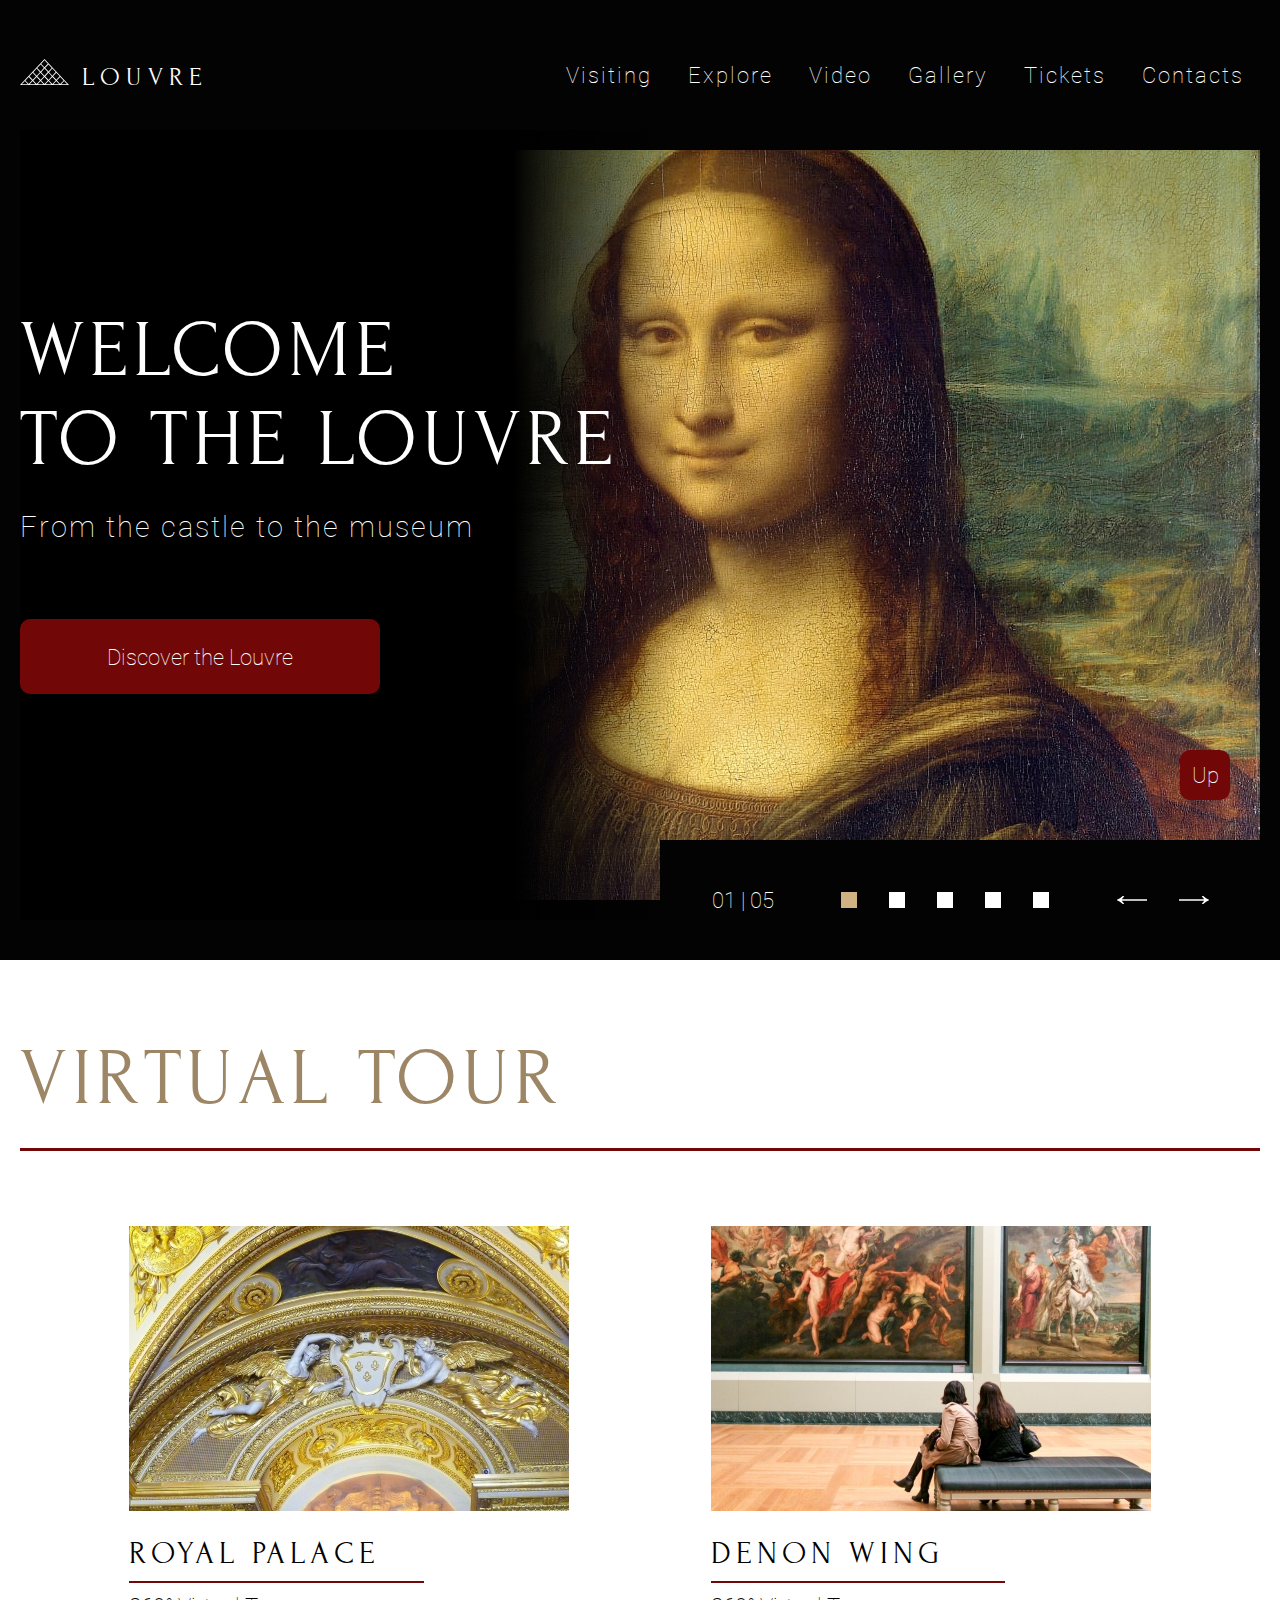
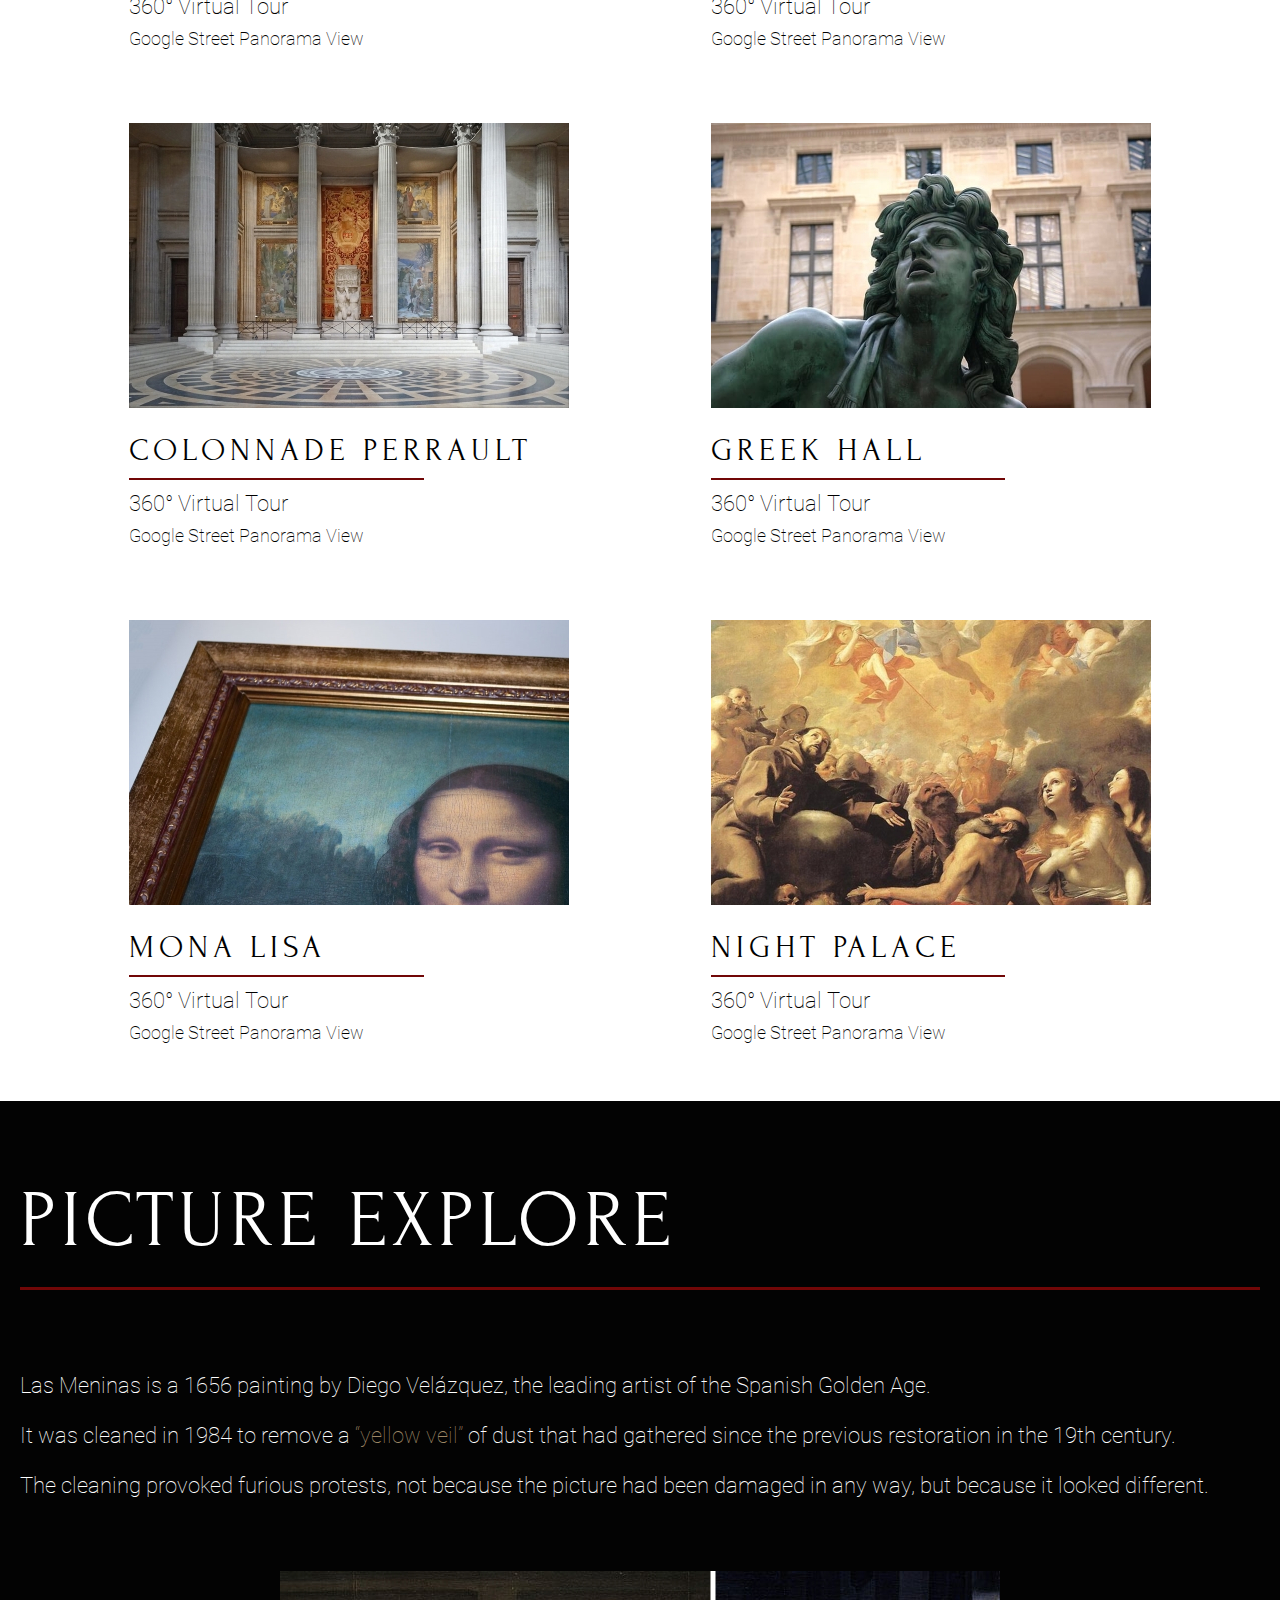
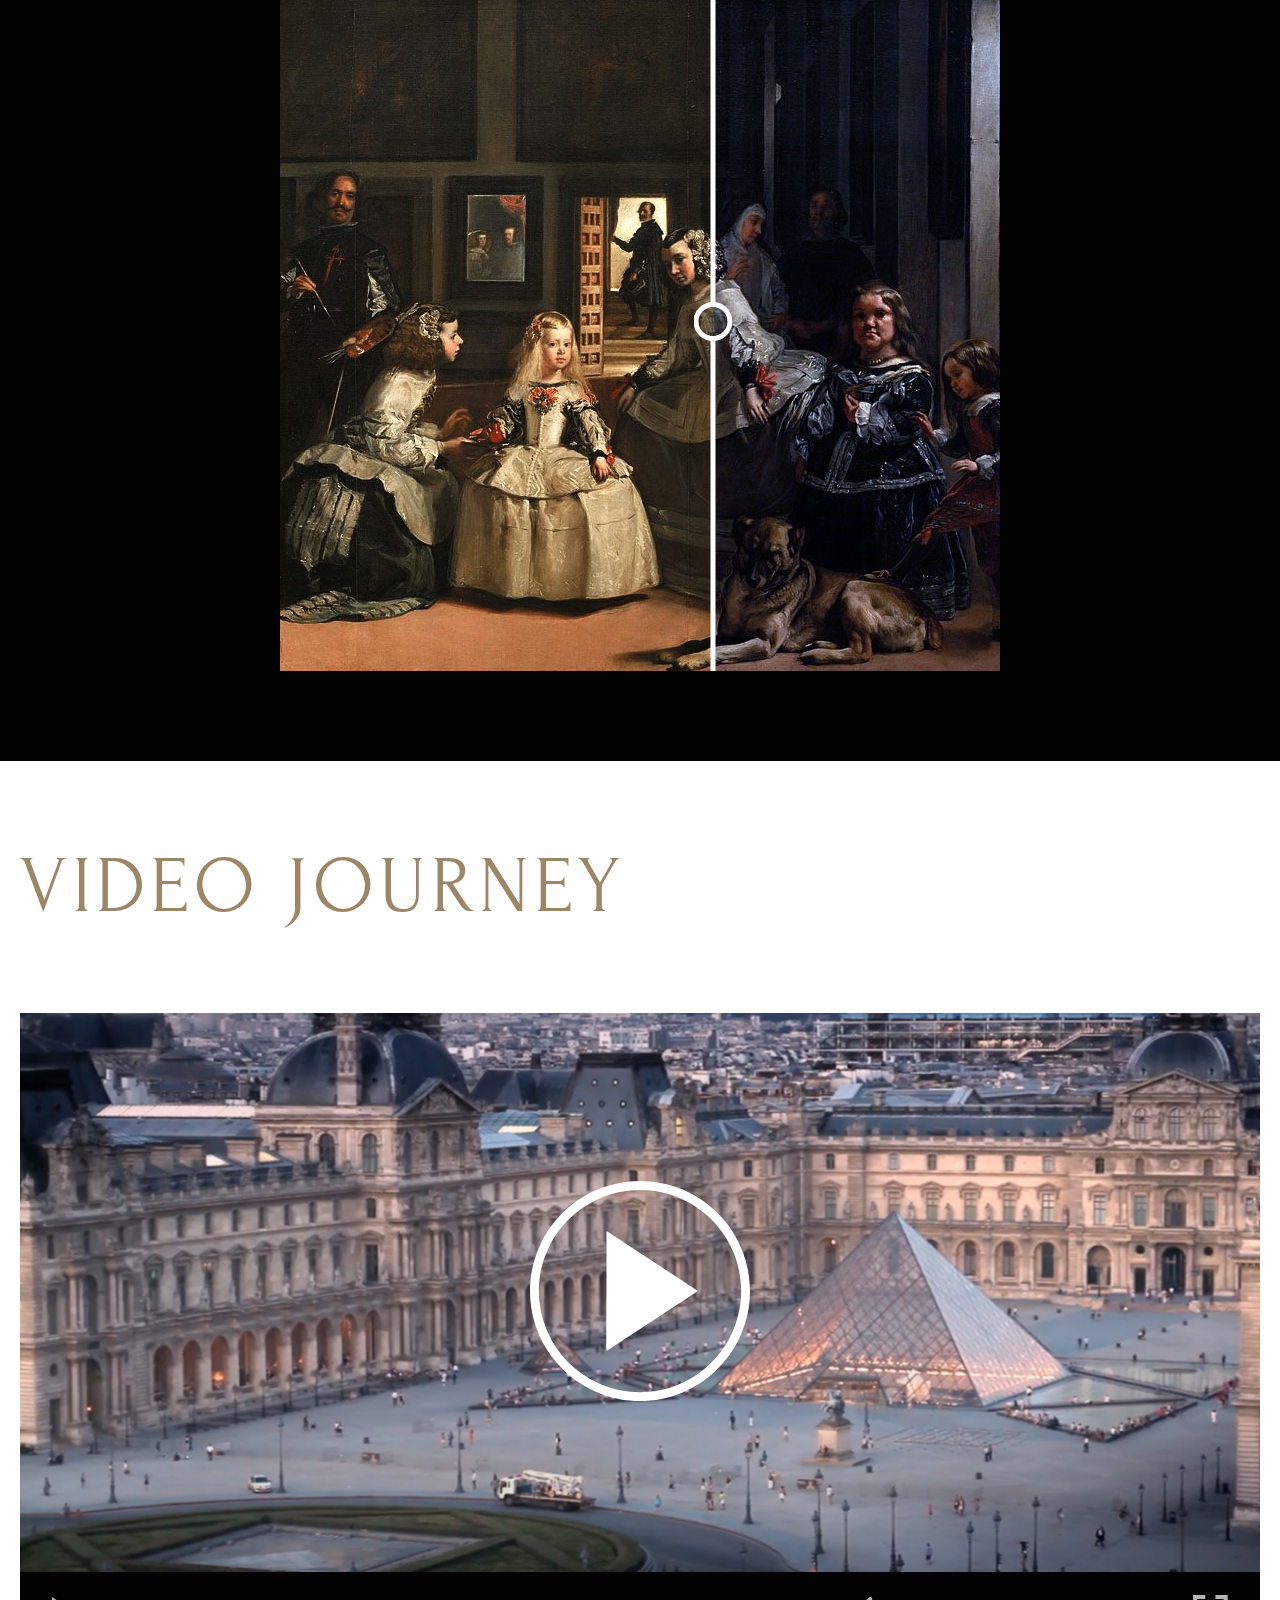
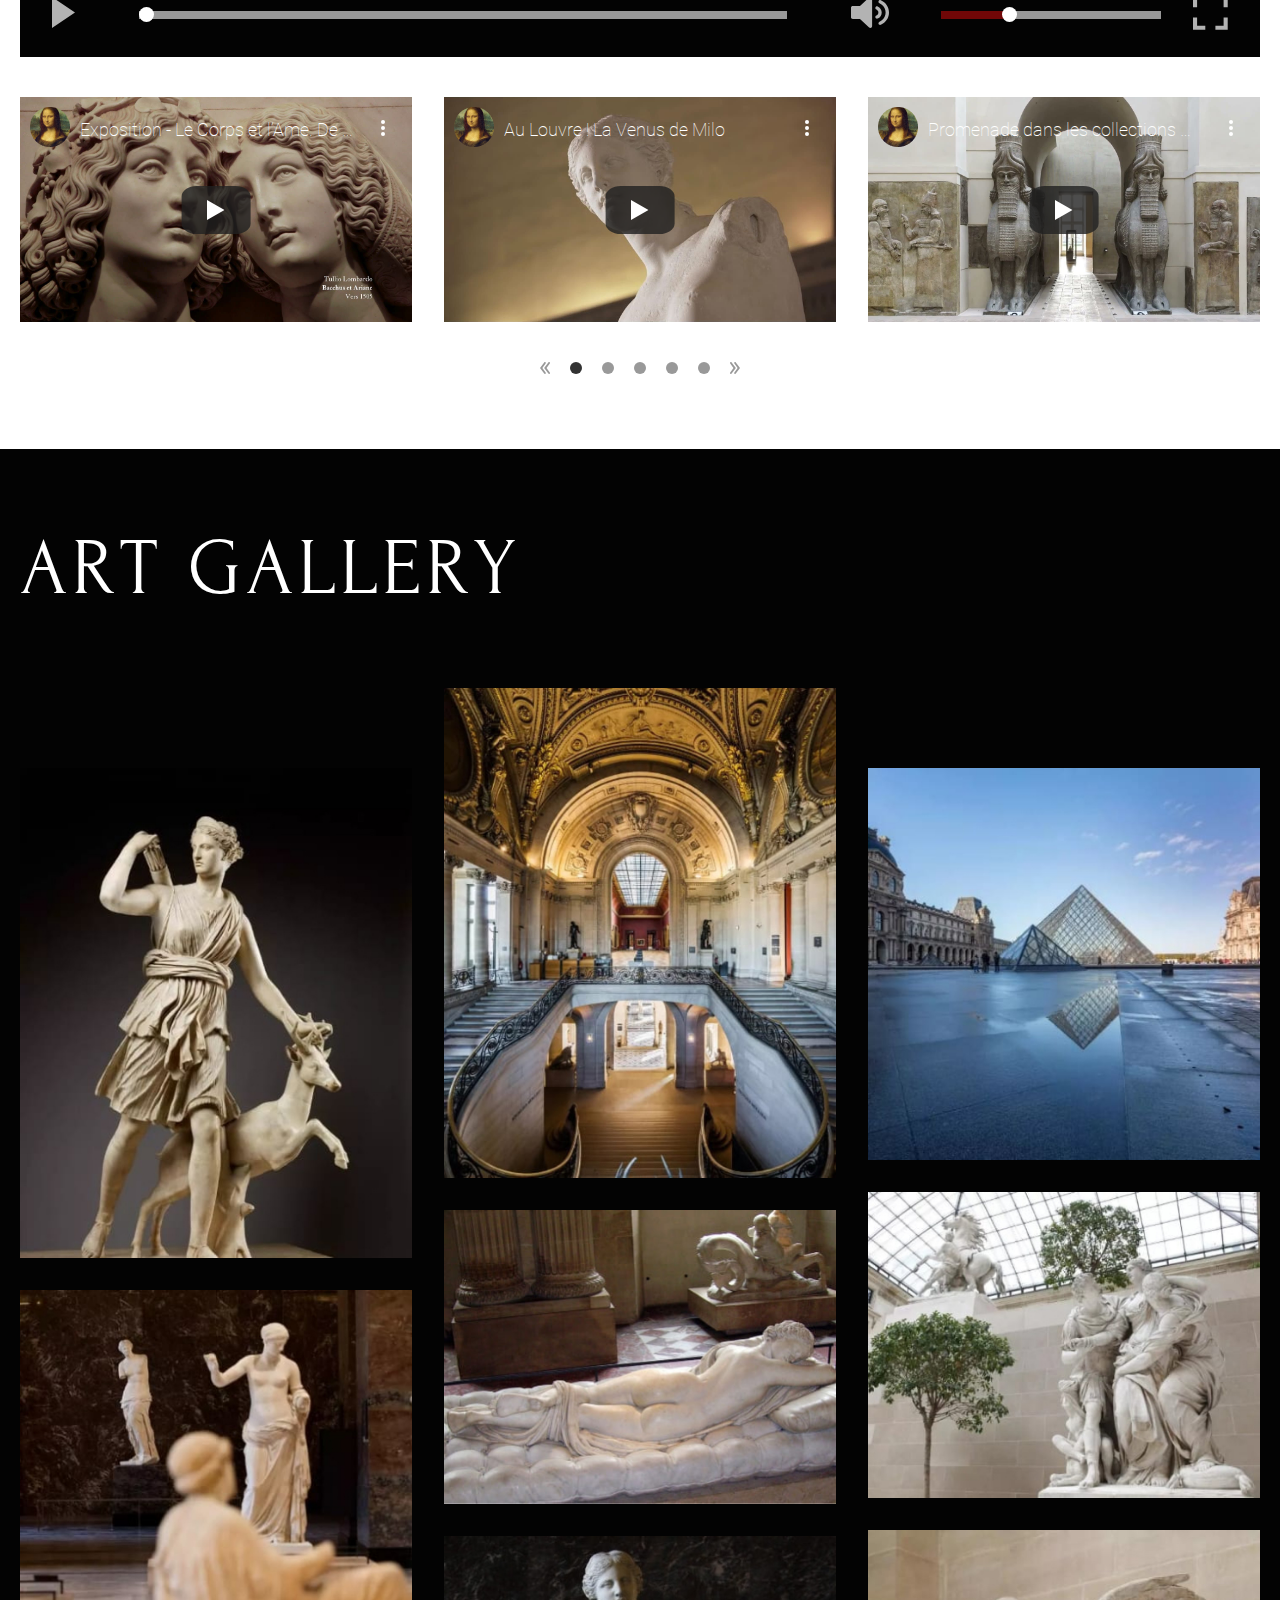
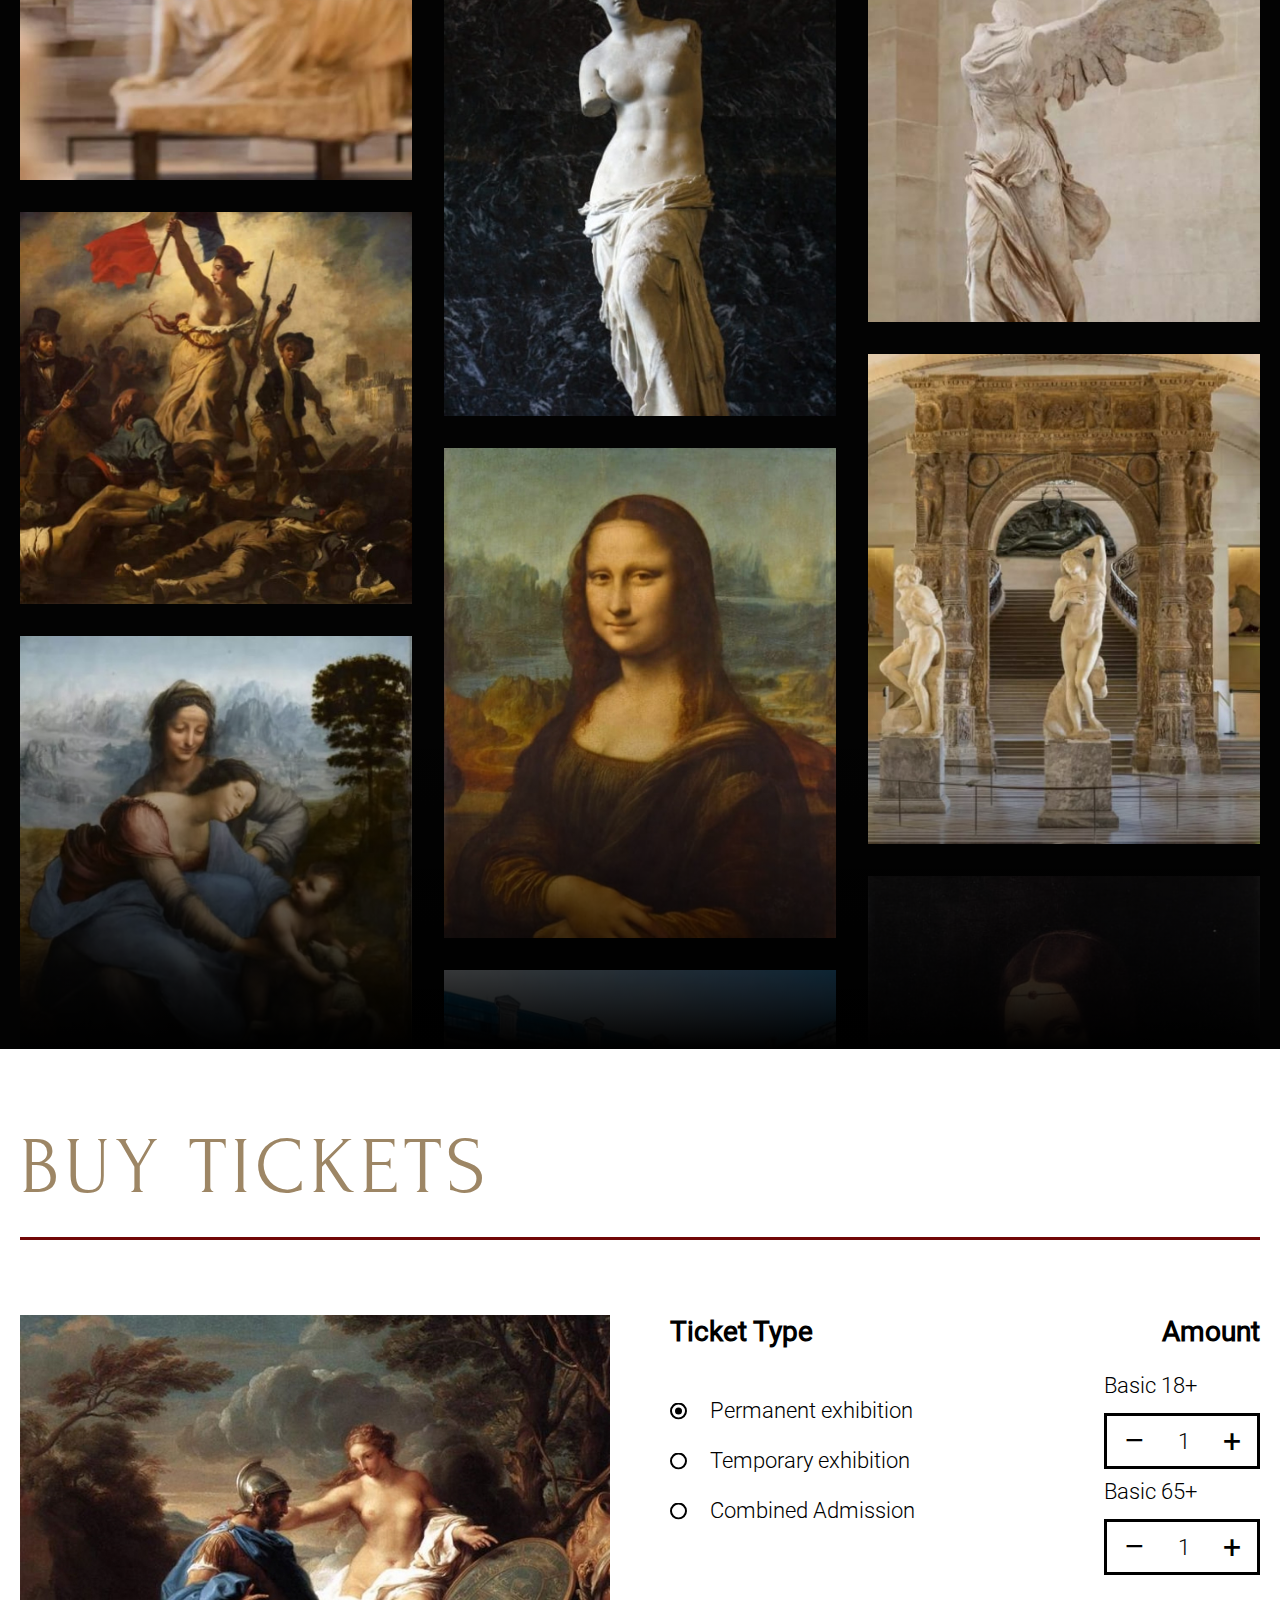
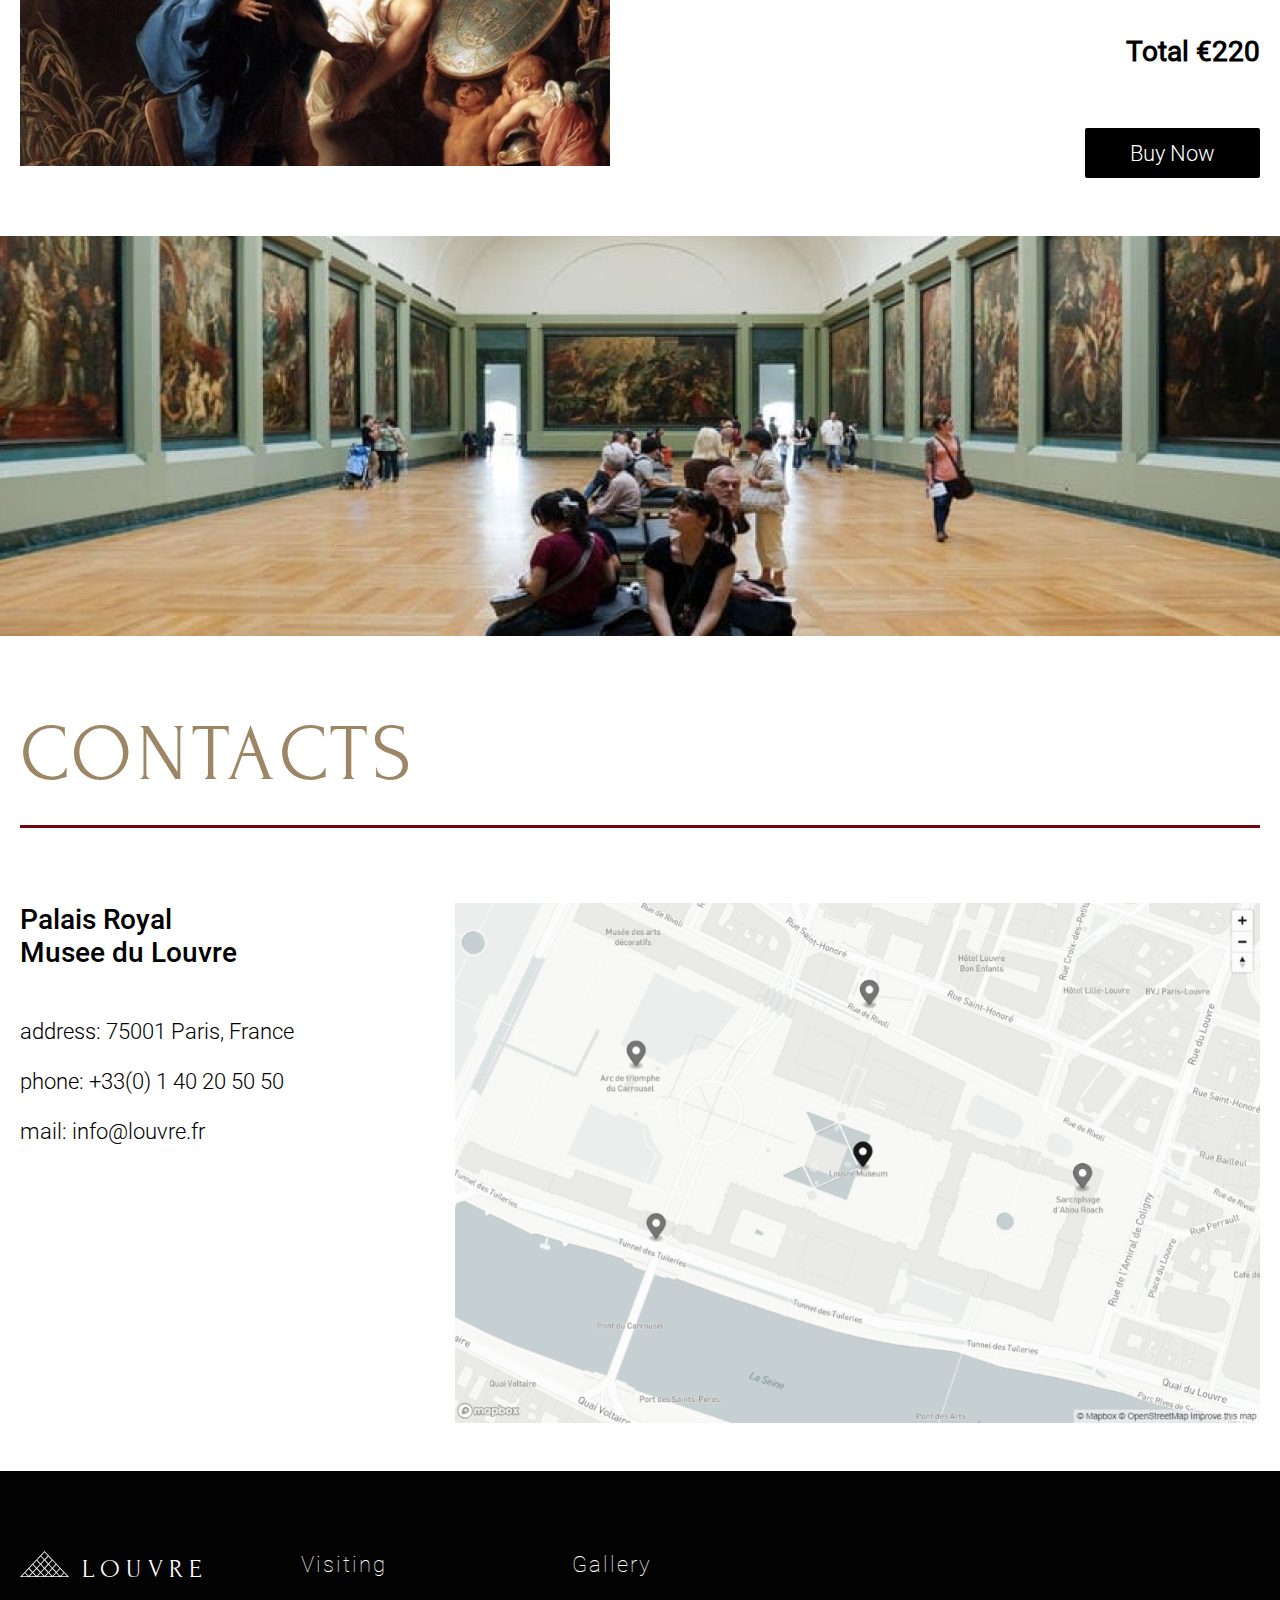
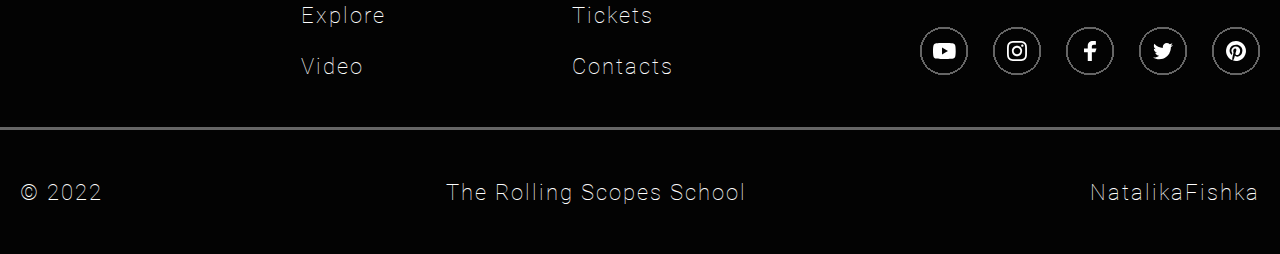
==== commit 12c8d862: "fix: full size video on mobile by default" ====
--- a/index.html
+++ b/index.html
@@ -49,93 +49,97 @@
             </div>
             <div class="mona-lisa-section__image-area">
                 <div class="mona-lisa-section__image">
-                    <img src="assets/mona-lisa.jpg" alt="mona-lisa">
-                </div>
-                <div class="mona-lisa-section__image-pagination">
-                   <div class="image-pagination__of">
-                       01 | 05
-                   </div> 
-                   <div class="image-pagination__navigation-cubes">
-                       <div class="image-pagination__navigation_cube selected"></div>
-                       <div class="image-pagination__navigation_cube"></div>
-                       <div class="image-pagination__navigation_cube"></div>
-                       <div class="image-pagination__navigation_cube"></div>
-                       <div class="image-pagination__navigation_cube"></div>
-                   </div>
-                   <div class="image-pagination__arrows">
-                       <img src="assets/arrow-left.svg" alt="arrow-left">
-                       <img src="assets/arrow-right.svg" alt="arrow-right">
-                   </div>
-                </div>
-            </div>
-        </div>
-        <div class="mobile-menu">
-            <nav class="mobile-menu__navigation-group">
-                <div class="mobile-navigation__set">
-                    <a href="#visiting-section" class="mobile-navigation__text">
-                        <span>Visiting</span>
-                        <img src="assets/mobile-menu-link-icon.svg" alt="mobile-menu-link-icon">
-                    </a>
-                </div>
-                <div class="mobile-navigation__set">
-                    <a href="#explore-section" class="mobile-navigation__text">
-                        <span>Explore</span>
-                        <img src="assets/mobile-menu-link-icon.svg" alt="mobile-menu-link-icon">
-                    </a>
-                </div>
-                <div class="mobile-navigation__set">
-                    <a href="#video-section" class="mobile-navigation__text">
-                        <span>Video</span> 
-                        <img src="assets/mobile-menu-link-icon.svg" alt="mobile-menu-link-icon">                    
-                    </a>
-                </div>
-                <div class="mobile-navigation__set">
-                    <a href="#gallery-section" class="mobile-navigation__text">
-                        <span>Gallery</span> 
-                        <img src="assets/mobile-menu-link-icon.svg" alt="mobile-menu-link-icon">                    
-                    </a>
-                </div>
-                <div class="mobile-navigation__set">
-                    <a href="#tickets-section" class="mobile-navigation__text">
-                        <span>Tickets</span> 
-                        <img src="assets/mobile-menu-link-icon.svg" alt="mobile-menu-link-icon">                    
-                    </a>
-                </div>
-                <div class="mobile-navigation__set">
-                    <a href="#contacts-section" class="mobile-navigation__text">
-                        <span>Contacts</span> 
-                        <img src="assets/mobile-menu-link-icon.svg" alt="mobile-menu-link-icon">
-                    </a>
-                </div>
-            </nav>
-            <div class="mobile-menu__small-screen-content">
-                <div class="mobile-menu__images">
-                    <div class="mobile-menu__image-container">
-                        <img src="assets/mobile-menu/mobile-menu-large.jpg" alt="large-image">
-                    </div>
-                    <div class="mobile-menu__image-container">
-                        <img src="assets/mobile-menu/mobile-menu-small_1.jpg" alt="small-image">
-                    </div>
-                    <div class="mobile-menu__image-container">
-                        <img src="assets/mobile-menu/mobile-menu-small_2.jpg" alt="small-image">
-                    </div>
-                </div>
-                <hr class="mobile-menu__divider">
-                <div class="mobile-menu__social-media social-media">
-                    <div class="mobile-menu_media-image">
-                        <img src="assets/social-media-icons/youtube.svg" alt="youtube">
-                    </div>
-                    <div class="mobile-menu_media-image">
-                        <img src="assets/social-media-icons/instagram.svg" alt="instagram">
-                    </div>
-                    <div class="mobile-menu_media-image">
-                        <img src="assets/social-media-icons/facebook.svg" alt="facebook">
-                    </div>
-                    <div class="mobile-menu_media-image">
-                        <img src="assets/social-media-icons/twitter.svg" alt="twitter">
-                    </div>
-                    <div class="mobile-menu_media-image">
-                        <img src="assets/social-media-icons/pinterest.svg" alt="pinterest">
+                    <img  class="shown" src="assets/mona-lisa-section/mona-lisa.jpg" alt="mona-lisa">
+                    <img  src="assets/mona-lisa-section/napoleon.jpg" alt="napoleon">
+                    <img  src="assets/mona-lisa-section/tragedy.jpg" alt="tragedy">
+                    <img  src="assets/mona-lisa-section/veronese.jpg" alt="veronese">
+                    <img  src="assets/mona-lisa-section/wedding.jpg" alt="wedding">
+                </div>
+            </div>
+            <div class="mona-lisa-section__image-pagination">
+               <div class="image-pagination__of">
+                   01 | 05
+               </div> 
+               <div class="image-pagination__navigation-cubes">
+                   <div class="image-pagination__navigation_cube selected"></div>
+                   <div class="image-pagination__navigation_cube"></div>
+                   <div class="image-pagination__navigation_cube"></div>
+                   <div class="image-pagination__navigation_cube"></div>
+                   <div class="image-pagination__navigation_cube"></div>
+               </div>
+               <div class="image-pagination__arrows">
+                   <img src="assets/mona-lisa-section/arrow-left.svg" alt="arrow-prev">
+                   <img src="assets/mona-lisa-section/arrow-right.svg" alt="arrow-next">
+               </div>
+            </div>
+            <div class="mobile-menu">
+                <nav class="mobile-menu__navigation-group">
+                    <div class="mobile-navigation__set">
+                        <a href="#visiting-section" class="mobile-navigation__text">
+                            <span>Visiting</span>
+                            <img src="assets/mobile-menu-link-icon.svg" alt="mobile-menu-link-icon">
+                        </a>
+                    </div>
+                    <div class="mobile-navigation__set">
+                        <a href="#explore-section" class="mobile-navigation__text">
+                            <span>Explore</span>
+                            <img src="assets/mobile-menu-link-icon.svg" alt="mobile-menu-link-icon">
+                        </a>
+                    </div>
+                    <div class="mobile-navigation__set">
+                        <a href="#video-section" class="mobile-navigation__text">
+                            <span>Video</span> 
+                            <img src="assets/mobile-menu-link-icon.svg" alt="mobile-menu-link-icon">                    
+                        </a>
+                    </div>
+                    <div class="mobile-navigation__set">
+                        <a href="#gallery-section" class="mobile-navigation__text">
+                            <span>Gallery</span> 
+                            <img src="assets/mobile-menu-link-icon.svg" alt="mobile-menu-link-icon">                    
+                        </a>
+                    </div>
+                    <div class="mobile-navigation__set">
+                        <a href="#tickets-section" class="mobile-navigation__text">
+                            <span>Tickets</span> 
+                            <img src="assets/mobile-menu-link-icon.svg" alt="mobile-menu-link-icon">                    
+                        </a>
+                    </div>
+                    <div class="mobile-navigation__set">
+                        <a href="#contacts-section" class="mobile-navigation__text">
+                            <span>Contacts</span> 
+                            <img src="assets/mobile-menu-link-icon.svg" alt="mobile-menu-link-icon">
+                        </a>
+                    </div>
+                </nav>
+                <div class="mobile-menu__small-screen-content">
+                    <div class="mobile-menu__images">
+                        <div class="mobile-menu__image-container">
+                            <img src="assets/mobile-menu/mobile-menu-large.jpg" alt="large-image">
+                        </div>
+                        <div class="mobile-menu__image-container">
+                            <img src="assets/mobile-menu/mobile-menu-small_1.jpg" alt="small-image">
+                        </div>
+                        <div class="mobile-menu__image-container">
+                            <img src="assets/mobile-menu/mobile-menu-small_2.jpg" alt="small-image">
+                        </div>
+                    </div>
+                    <hr class="mobile-menu__divider">
+                    <div class="mobile-menu__social-media social-media">
+                        <div class="mobile-menu_media-image">
+                            <img src="assets/social-media-icons/youtube.svg" alt="youtube">
+                        </div>
+                        <div class="mobile-menu_media-image">
+                            <img src="assets/social-media-icons/instagram.svg" alt="instagram">
+                        </div>
+                        <div class="mobile-menu_media-image">
+                            <img src="assets/social-media-icons/facebook.svg" alt="facebook">
+                        </div>
+                        <div class="mobile-menu_media-image">
+                            <img src="assets/social-media-icons/twitter.svg" alt="twitter">
+                        </div>
+                        <div class="mobile-menu_media-image">
+                            <img src="assets/social-media-icons/pinterest.svg" alt="pinterest">
+                        </div>
                     </div>
                 </div>
             </div>
@@ -251,14 +255,14 @@
             <div class="explore-section__image-area">
                 <div class="explore-section__light-image-container">
                     <div class="explore-section__light-image">
-                        <img src="assets/bright-explore-image.jpg" alt="bright-explore-image">
+                        <img src="assets/explore-section/bright-explore-image.jpg" alt="las-meninas">
                     </div>
                     <div class="explore-section__slider">
-                        <img src="assets/explore_slider.svg" alt="slider">
+                        <img src="assets/explore-section/explore_slider.svg" alt="slider">
                     </div>
                 </div>
                 <div class="explore-section__dark-image" >
-                    <img src="assets/dark-explore-image.jpg" alt="dark-explore-image">
+                    <img src="assets/explore-section/dark-explore-image.jpg" alt="las-meninas">
                 </div>
             </div>
         </div>
@@ -274,7 +278,7 @@
         </div>
         <div class="video-section__main-video">
             <div class="video-section__main-video-container">
-                <video src="" class="video-section__video" poster="assets/video-section/main_video.jpg"></video>
+                <video playsinline  src="assets/video-section/videos/louvre.mp4" type="video/mp4" class="video-section__video" poster="assets/video-section/main_video.jpg"></video>
                 <div class="video-section_main-play-button">
                     <img src="assets/video-section/controls/main-play-control.svg" alt="play">
                 </div>
@@ -282,20 +286,23 @@
             <div class="video-section__main-video-controls">
                 <div class="video-section_play-control control">
                     <img src="assets/video-section/controls/play-control.svg" alt="play">
+                    <img style="display: none" src="assets/video-section/controls/pause-control.svg" alt="pause">
                 </div>
                 <div class="video-section__progress-bar">
-                    <div class="bar__passed bar"></div>
-                    <div class="bar__remain bar"></div>
-                </div>
-                <div class="video-section__volume-control control">
-                    <img src="assets/video-section/controls/volume-control.svg" alt="volume">
+                    <input type="range" name="progress-bar" id="progress-bar" min="0" max="100" value="0">
                 </div>
                 <div class="video-section__volume-bar">
-                    <div class="bar__passed bar"></div>
-                    <div class="bar__remain bar"></div>
+                    <label for="volume-bar">                        
+                        <img src="assets/video-section/controls/volume-control.svg" alt="volume">
+                    </label>
+                    <label for="volume-bar">
+                        <img style="display: none" src="assets/video-section/controls/mute-control.svg" alt="mute">
+                    </label>
+                    <input type="range" name="volume-bar" id="volume-bar" min="0" max="1" step="0.01" value="0.3">
                 </div>
                 <div class="video-section__full-size-screen-control control">
                     <img src="assets/video-section/controls/full-size-control.svg" alt="full-size-screen">
+                    <img style="display: none" src="assets/video-section/controls/fullscreen-exit-control.svg" alt="full-size-screen-exit">
                 </div>
             </div>
         </div>
@@ -307,14 +314,14 @@
                             <img src="assets/video-section/carousel/mini-video/ava-mona-lisa.png" alt="ava">
                         </div>
                         <p class="video-item__title">
-                            Exposition - Le Corps et l’Ame. De Dona...
+                            Exposition - Le Corps et l’Ame. De Donatello à Michel-Ange. Sculptures italiennes de la Renaissance
                         </p>
                         <div class="video-item__menu">
                             <img src="assets/video-section/carousel/mini-video/video-menu.svg" alt="menu">
                         </div>
                     </div>
                     <div class="video-item__video">
-                        <img src="assets/video-section/carousel/mini-video/video_mini_1.jpg" alt="video#1">
+                        <img src="assets/video-section/exposition_le_corps.jpg" alt="video#1">
                     </div>
                     <div class="video-item__play">
                         <img src="assets/video-section/carousel/mini-video/play.svg" alt="play">
@@ -333,7 +340,7 @@
                         </div>
                     </div>
                     <div class="video-item__video">
-                        <img src="assets/video-section/carousel/mini-video/video_mini_2.jpg" alt="video#1">
+                        <img src="assets/video-section/venus_de_milo.jpg" alt="video#1">
                     </div>
                     <div class="video-item__play">
                         <img src="assets/video-section/carousel/mini-video/play.svg" alt="play">
@@ -345,14 +352,33 @@
                             <img src="assets/video-section/carousel/mini-video/ava-mona-lisa.png" alt="ava">
                         </div>
                         <p class="video-item__title">
-                            Promenade dans les collections mesop...
+                            Promenade dans les collections mésopotamiennes avec Ariane Thomas
                         </p>
                         <div class="video-item__menu">
                             <img src="assets/video-section/carousel/mini-video/video-menu.svg" alt="menu">
                         </div>
                     </div>
                     <div class="video-item__video">
-                        <img src="assets/video-section/carousel/mini-video/video_mini_3.jpg" alt="video#1">
+                        <img src="assets/video-section/promenade_dans_les_collections.jpg" alt="video#1">
+                    </div>
+                    <div class="video-item__play">
+                        <img src="assets/video-section/carousel/mini-video/play.svg" alt="play">
+                    </div>
+                </div>                
+                <div class="video-section__carousel-video-item">
+                    <div class="video-item__header">
+                        <div class="video-item__ava">
+                            <img src="assets/video-section/carousel/mini-video/ava-mona-lisa.png" alt="ava">
+                        </div>
+                        <p class="video-item__title">
+                            Exposition "Léonard de Vinci"
+                        </p>
+                        <div class="video-item__menu">
+                            <img src="assets/video-section/carousel/mini-video/video-menu.svg" alt="menu">
+                        </div>
+                    </div>
+                    <div class="video-item__video">
+                        <img src="assets/video-section/exposition_da_vinvi.jpg" alt="video#1">
                     </div>
                     <div class="video-item__play">
                         <img src="assets/video-section/carousel/mini-video/play.svg" alt="play">
@@ -364,11 +390,11 @@
                     <img src="assets/video-section/carousel/left-double-arrow.svg" alt="left">
                 </div>
                 <div class="video-section__pagination-dots">
-                    <div class="pagination-dots__item selected"></div>
-                    <div class="pagination-dots__item"></div>
-                    <div class="pagination-dots__item"></div>
-                    <div class="pagination-dots__item"></div>
-                    <div class="pagination-dots__item"></div>
+                    <input class="pagination-dots__item" type="radio" name="carousel-dot" id="" value="1" checked>
+                    <input class="pagination-dots__item" type="radio" name="carousel-dot" id="" value="2">
+                    <input class="pagination-dots__item" type="radio" name="carousel-dot" id="" value="3">
+                    <input class="pagination-dots__item" type="radio" name="carousel-dot" id="" value="4">
+                    <input class="pagination-dots__item" type="radio" name="carousel-dot" id="" value="5">
                 </div>
                 <div class="video-section__pagination-arrow-right double-arrow">
                     <img src="assets/video-section/carousel/right-double-arrow.svg" alt="right">
@@ -447,15 +473,15 @@
                         Ticket Type
                     </p>
                     <div class="tickets-section__radio-group roboto-light-text">
-                        <input type="radio" id="permanent-exhibition" name="permanent-exhibition" value="1" checked>
+                        <input type="radio" id="permanent-exhibition" name="exhibition-type" value="1" checked>
                         <label for="permanent-exhibition">Permanent exhibition</label>
                     </div>
                     <div class="tickets-section__radio-group roboto-light-text">
-                        <input type="radio" id="temporary-exhibition" name="temporary-exhibition" value="1">
+                        <input type="radio" id="temporary-exhibition" name="exhibition-type" value="2">
                         <label for="temporary-exhibition">Temporary exhibition</label>
                     </div>
                     <div class="tickets-section__radio-group roboto-light-text">
-                        <input type="radio" id="combined-admission" name="combined-admission" value="1">
+                        <input type="radio" id="combined-admission" name="exhibition-type" value="3">
                         <label for="combined-admission">Combined Admission</label>
                     </div>   
                 </div>
@@ -555,11 +581,14 @@
             </div>
         </footer>
     </section>
-    <script src="js/mobile-menu.js"></script>
     <a href="#" class="back-to-top-link">
         <div class="back-to-top">
-           Up
+            Up
         </div>
     </a>
+    <script src="js/mobile-menu.js"></script>
+    <script src="js/mona-lisa-carousel.js"></script>
+    <script src="js/explore-slider.js"></script>
+    <script src="js/handle-video-service.js"></script>
 </body>
 </html>--- a/styles/index.css
+++ b/styles/index.css
@@ -48,8 +48,12 @@
     --card-obverse: #BCBCBC;
     --card-reverse: #939393;
 
-
     --body-width: 90rem;
+
+    --passed-volume-track: 30%;
+    --passed-progress-track: 0%;
+
+    --carousel-items-to-show: 3;
   }
 
 html {
@@ -131,6 +135,7 @@
     color: var(--white-text);
     font-family: "Roboto-thin";
     border-radius: 10px;
+    z-index: 100;
 }
 
 .back-to-top:hover {
@@ -157,6 +162,10 @@
 }
 
 @media (max-width: 820px) {
+
+    :root {
+        --carousel-items-to-show: 2;
+    }
 
     h1 {
         text-align: center;
--- a/styles/mona-lisa-section.css
+++ b/styles/mona-lisa-section.css
@@ -21,18 +21,25 @@
 
 .mona-lisa-section__content {
     grid-area: section-content;    
-    margin-bottom: 3.75rem;
     display: grid;
-    grid-template-columns: 1fr 1fr;
+    grid-template-columns: 1fr auto;
+    grid-template-rows: 1fr 60px;
     align-items: center;
 }
 
 .mona-lisa-section__content-text {
     color: var(--white-text);
     grid-column-start: 1;
-    grid-column-end: 3;
+    grid-column-end: 2;
     grid-row: 1;
     z-index: 2;
+    width: max-content;
+    height: 100%;
+    display: flex;
+    flex-direction: column;
+    justify-content: center;
+    background: linear-gradient(to right, black 50%, black, transparent);
+    padding: 20px 60px 20px 0;
 }
 
 .mona-lisa-section__content-subtitle {
@@ -64,36 +71,50 @@
 }
 
 .mona-lisa-section__image-area {
-    position: relative;
-    grid-column-start: 2;
+    grid-column-start: 1;
     grid-column-end: 3;
     grid-row: 1;
+    display: flex;
+    flex-direction: column;
+    align-items: self-end;
+    overflow: hidden;
 }
 
 .mona-lisa-section__image {
     width: max-content;
-}
-
-.mona-lisa-section__image img{
+    overflow: hidden;
+    display: flex;
+    /* flex-direction: row-reverse; */
+    transform: translateX(80%);
+    position: relative;
+    transition: 0.8s;
+}
+
+.mona-lisa-section__image img {
     display: block;
     max-width: 100%;
-    max-height: 100%;
+    max-height: 100%;    
+    margin-left: 40px;
 }
 
 .mona-lisa-section__image-pagination {
-    position: absolute;
-    width: 37.5rem;
-    height: 7.5rem;
+    width: 600px;
+    height: 120px;
     background-color: var(--dark-bg-color);
     color: var(--white-text);
-    right: 0;
-    bottom: -3.725rem;
     display: flex;
     font-family: "Roboto-thin";
     font-size: 1.4rem;
     font-weight: 400;    
     justify-content: space-evenly;    
     align-items: center;
+    transform: translateY(-50%);  
+    justify-self: self-end;
+    align-self: self-start;
+    grid-column-start: 1;
+    grid-column-end: 3;
+    grid-row: 2;
+    z-index: 3;
 }
 
 .image-pagination__of {
@@ -175,31 +196,34 @@
         height: 3.8rem;
     }
 
-    .mona-lisa-section__image {
+    .mona-lisa-section__image img {
         width: 700px;
     }
-
+    
     .mona-lisa-section__image-pagination {
-        padding-left: 200px;
-    }
-
+        padding-left: 100px;
+    }
+    
 }
 
 @media (max-width: 820px) {
-
+    
     .mona-lisa-section__header {
         height: 110px;
     }
-
+    
     .mona-lisa-section__content { 
         grid-template-columns: 1fr;
-        row-gap: 3rem;
         margin-bottom: 0;
+        grid-template-rows: 1fr;
+        justify-items: center;
     }
     
     .mona-lisa-section__content-text {
         grid-column-start: 1;
         grid-column-end: 2;
+        padding: 0;
+        margin-bottom: 50px;
     }
     
     .mona-lisa-section__content-subtitle {
@@ -210,25 +234,28 @@
     .mona-lisa-section__content-button {
         display: none;
     }
-
+    
     .mona-lisa-section__image-area {  
         grid-column-start: 1;
         grid-column-end: 2;
         grid-row: 2;
-    }
-
-    .mona-lisa-section__image {
+        justify-self: self-end;
         width: 100%;
     }
+    
+    .mona-lisa-section__image img {
+        width: calc(100vw - 40px);
+    }
 
     .mona-lisa-section__image-pagination {
-        position: relative;
         padding-left: 0;
         width: 80%;
         height: 100px;
-        margin: 0 auto;
         font-size: 1.2rem;
         bottom: 0;
+        grid-row: 3;
+        transform: none;      
+        justify-self: center;
     }
 
     .image-pagination__of {
@@ -256,6 +283,7 @@
 
     .mona-lisa-section__image-pagination {
         font-size: 1rem;
+        height: 80px;
     }
 
     .image-pagination__navigation_cube {
--- a/styles/explore-section.css
+++ b/styles/explore-section.css
@@ -45,12 +45,30 @@
     position: absolute;
     display: flex;
     height: 100%;
+    z-index: 5;
 }
 
+.explore-section__light-image {
+    overflow: hidden;
+    width: 60%;
+}
+
+.explore-section__image-area .explore-section__light-image img {
+    object-fit: cover;
+    object-position: left;
+}
+
+
 .explore-section__slider {
+    width: 1px;
+}
+
+.explore-section__image-area .explore-section__slider img {
+    display: initial;
+    overflow: visible;
+    width: auto;
     transform: translateX(-50%);
 }
-
 
 @media (max-width: 1480px) {
 
--- a/styles/video-section.css
+++ b/styles/video-section.css
@@ -25,6 +25,7 @@
     display: flex;
     align-items: center;
     justify-content: center;
+    background-color: black;
 }
 
 .video-section__video {
@@ -64,7 +65,7 @@
     filter: var(--red-svg);
 }
 
-.video-section__progress-bar, .video-section__volume-bar {
+.video-section__progress-bar {
     display: flex;
     width: 100px;
     margin: 0 2rem;
@@ -76,46 +77,50 @@
 
 .video-section__volume-bar {
     flex-grow: 2;
-}
-
-.bar {
+    display: flex;
+    gap: 10px;
+}
+
+input[type=range] {
+    -webkit-appearance: none; 
+    background: var(--grey);
+    width: 100%;
+    height: fit-content;
+    align-self: center;
+}
+
+input[type=range]::-webkit-slider-thumb {
+    -webkit-appearance: none;
+    height: 15px;
+    width: 15px;
+    border-radius: 50%;
+    background: var(--white-text);    
+    transform: translateY(-4px);
+  }
+
+  input[type=range]::-webkit-slider-runnable-track {
+    width: 100%;
     height: 8px;
-}
-
-.bar__passed {
-    flex-grow: inherit;
-    background-color: var(--red);
-}
-
-.bar__remain {
-    flex-grow: inherit;
-    background-color: var(--grey);
-    display: flex;
-    align-items: center;
-}
-
-.bar__remain::before {
-    content: "";
-    width: 15px;
-    height: 15px;
-    border-radius: 50%;
-    position: absolute;
-    background-color: var(--white-text);    
-    transform: translateX(-50%);
-}
-
-.bar__remain:hover::before {
     cursor: pointer;
+}
+
+#volume-bar::-webkit-slider-runnable-track {
+    background: linear-gradient(to right, var(--red) var(--passed-volume-track), var(--grey) var(--passed-volume-track));
+}
+
+#progress-bar::-webkit-slider-runnable-track {
+    background: linear-gradient(to right, var(--red) var(--passed-progress-track), var(--grey) var(--passed-progress-track));
 }
 
 .video-section__carousel {
     grid-area: carousel;
     margin-bottom: 75px;
+    overflow: hidden;
 }
 
 .video-section__carousel-videos {
     display: flex;
-    justify-content: space-between;
+    /* justify-content: space-between; */
     margin: 40px 0;
     column-gap: 2rem;
 }
@@ -172,6 +177,10 @@
     background-color: rgba(33, 33, 33, 0.8);
 }
 
+.video-section__carousel-video-item {
+    min-width: calc((100% - 4rem) / var(--carousel-items-to-show));
+}
+
 .video-section__carousel-pagination {
     display: flex;
     justify-content: center;
@@ -184,6 +193,10 @@
 
 .video-section__pagination-dots {
     display: flex;
+}
+
+.video-section__pagination-dots input[type='radio'] {
+    appearance: none;
 }
 
 .pagination-dots__item {
@@ -194,7 +207,7 @@
     margin: 0 10px;
 }
 
-.pagination-dots__item.selected {
+.pagination-dots__item:checked {
     background-color: var(--dark-gray);
 }
 
@@ -220,6 +233,7 @@
     .video-section__description {
         display: none;
     }
+
 }
 
 @media (max-width: 1060px) {    
@@ -228,6 +242,10 @@
         width: 152px;
         height: 152px;
     }
+
+    .video-section__carousel-video-item {
+        min-width: calc((100% / var(--carousel-items-to-show) - 1.3rem));
+    }
 }
 
 @media (max-width: 820px) {
@@ -263,6 +281,10 @@
         height: 100%;
     }
 
+    .video-section__carousel-video-item {
+        min-width: calc((100% / var(--carousel-items-to-show) - 1rem));
+    }
+
 
 }
 
--- a/styles/tickets-section.css
+++ b/styles/tickets-section.css
@@ -57,13 +57,13 @@
     margin-top: 50px;
 }
 
-input[type='radio'] {
+.tickets-section__ticket-type input[type='radio'] {
     width: 17px;    
     height: 0;
 }
 
 
-input[type='radio']::after {
+.tickets-section__ticket-type input[type='radio']::after {
     content: "";
     background-image: url(../assets/buy-tickets/radio-not-checked.svg);
     background-size: contain;
@@ -75,12 +75,12 @@
     display: block;
 }
 
-input[type='radio']:checked:after {
+.tickets-section__ticket-type input[type='radio']:checked:after {
     content: "";
     background-image: url(../assets/buy-tickets/radio-checked.svg);
 }
 
-input[type='radio']:hover {
+.tickets-section__ticket-type input[type='radio']:hover {
     cursor: pointer;
 }
 
--- a/styles/mobile-menu.css
+++ b/styles/mobile-menu.css
@@ -5,16 +5,19 @@
 @media (max-width: 1060px) {
 
     .mobile-menu {        
+        grid-column-start: 1;
+        grid-column-end: 2;
+        grid-row: 1;
+        width: 0;
+        height: 100%;
+        background: linear-gradient(to right,rgba(0, 0, 0, 1),rgba(0, 0, 0, 0));
+        overflow: hidden;
+        z-index: 10;
+        transition: 0.5s;       
+        
         display: grid;
         grid-template-areas: "left content right";
         grid-template-columns: 40px 1fr 40px;
-
-        grid-area: section-content;
-        z-index: 10;
-        width: 0;
-        background: linear-gradient(to right,rgba(0, 0, 0, 1),rgba(0, 0, 0, 0));
-        transition: 0.5s;       
-        overflow: hidden;
     }
     
     .mobile-menu__navigation-group {
@@ -53,6 +56,10 @@
 @media (max-width: 820px) {
 
     .mobile-menu {
+        grid-row-start: 1;
+        grid-row-end: 4;
+        justify-self: self-start;
+
         background: var(--dark-bg-color);
         grid-template-rows: min-content 1fr;
     }
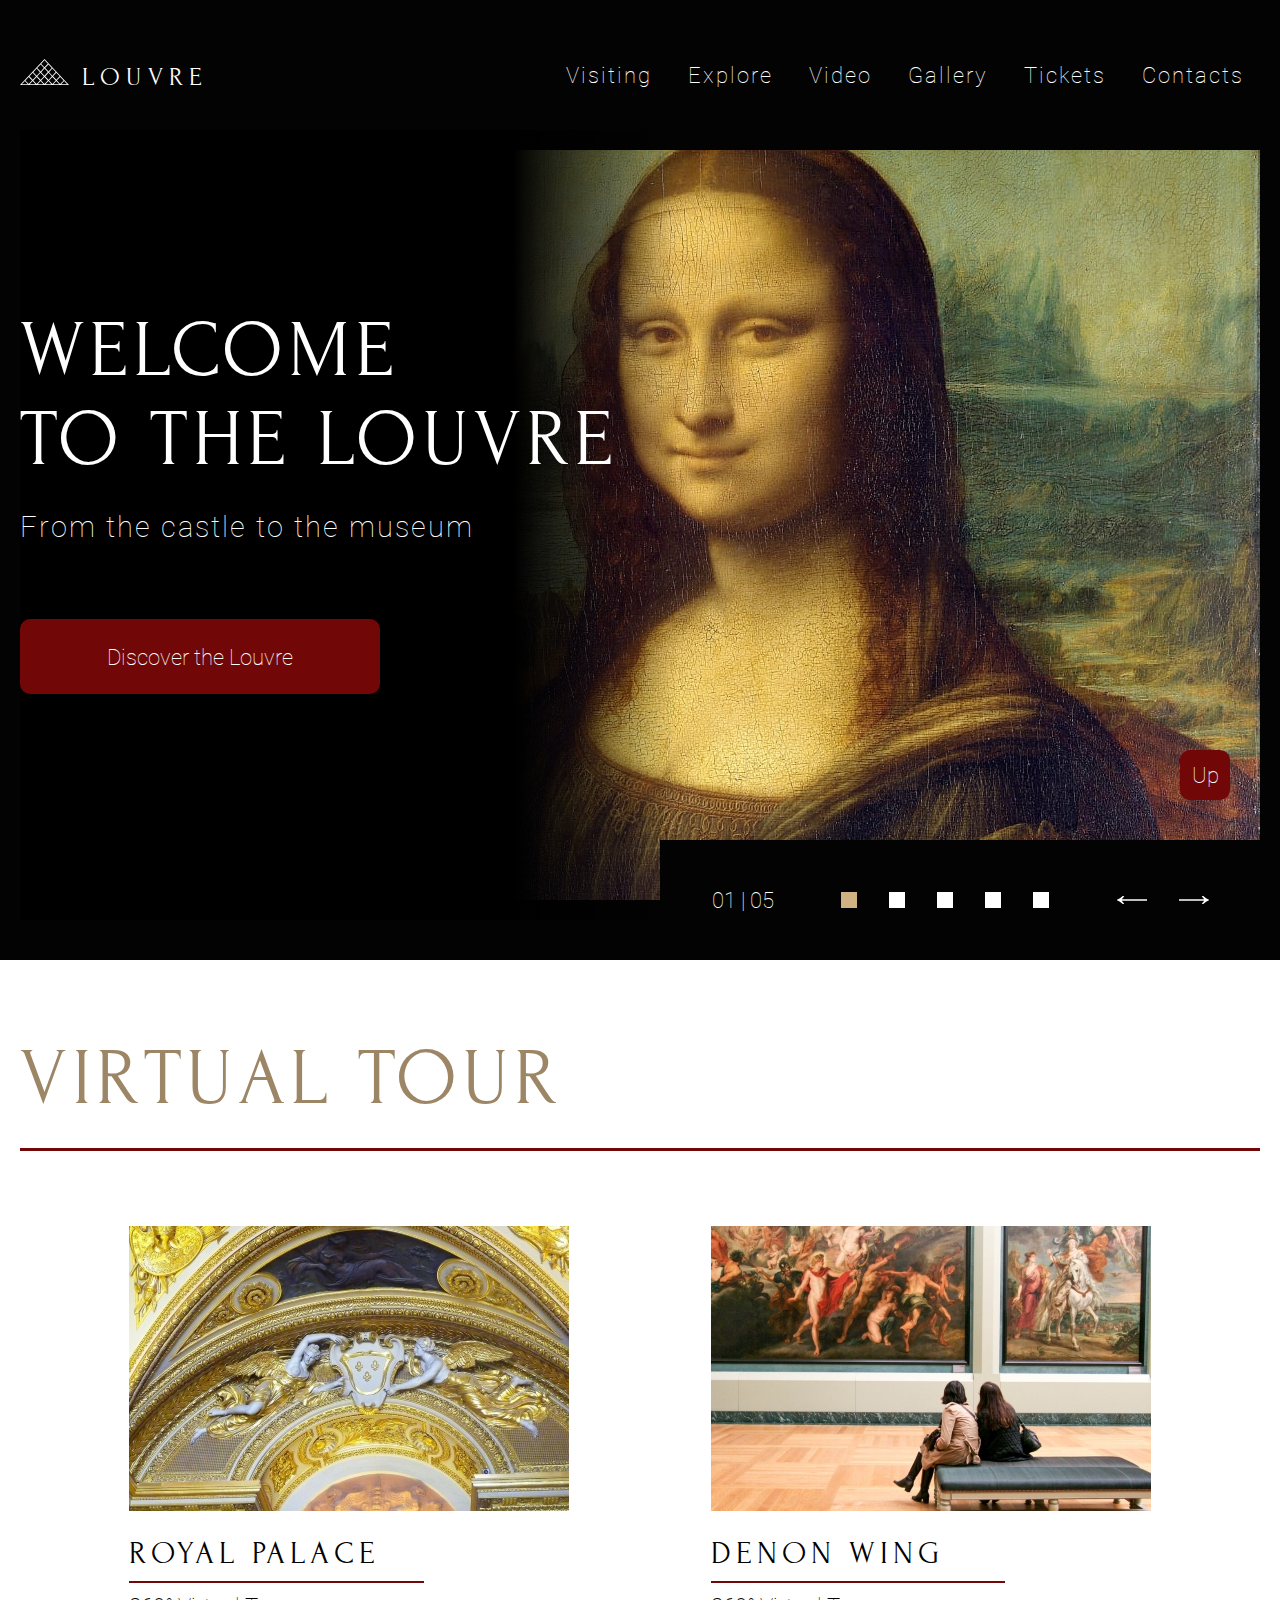
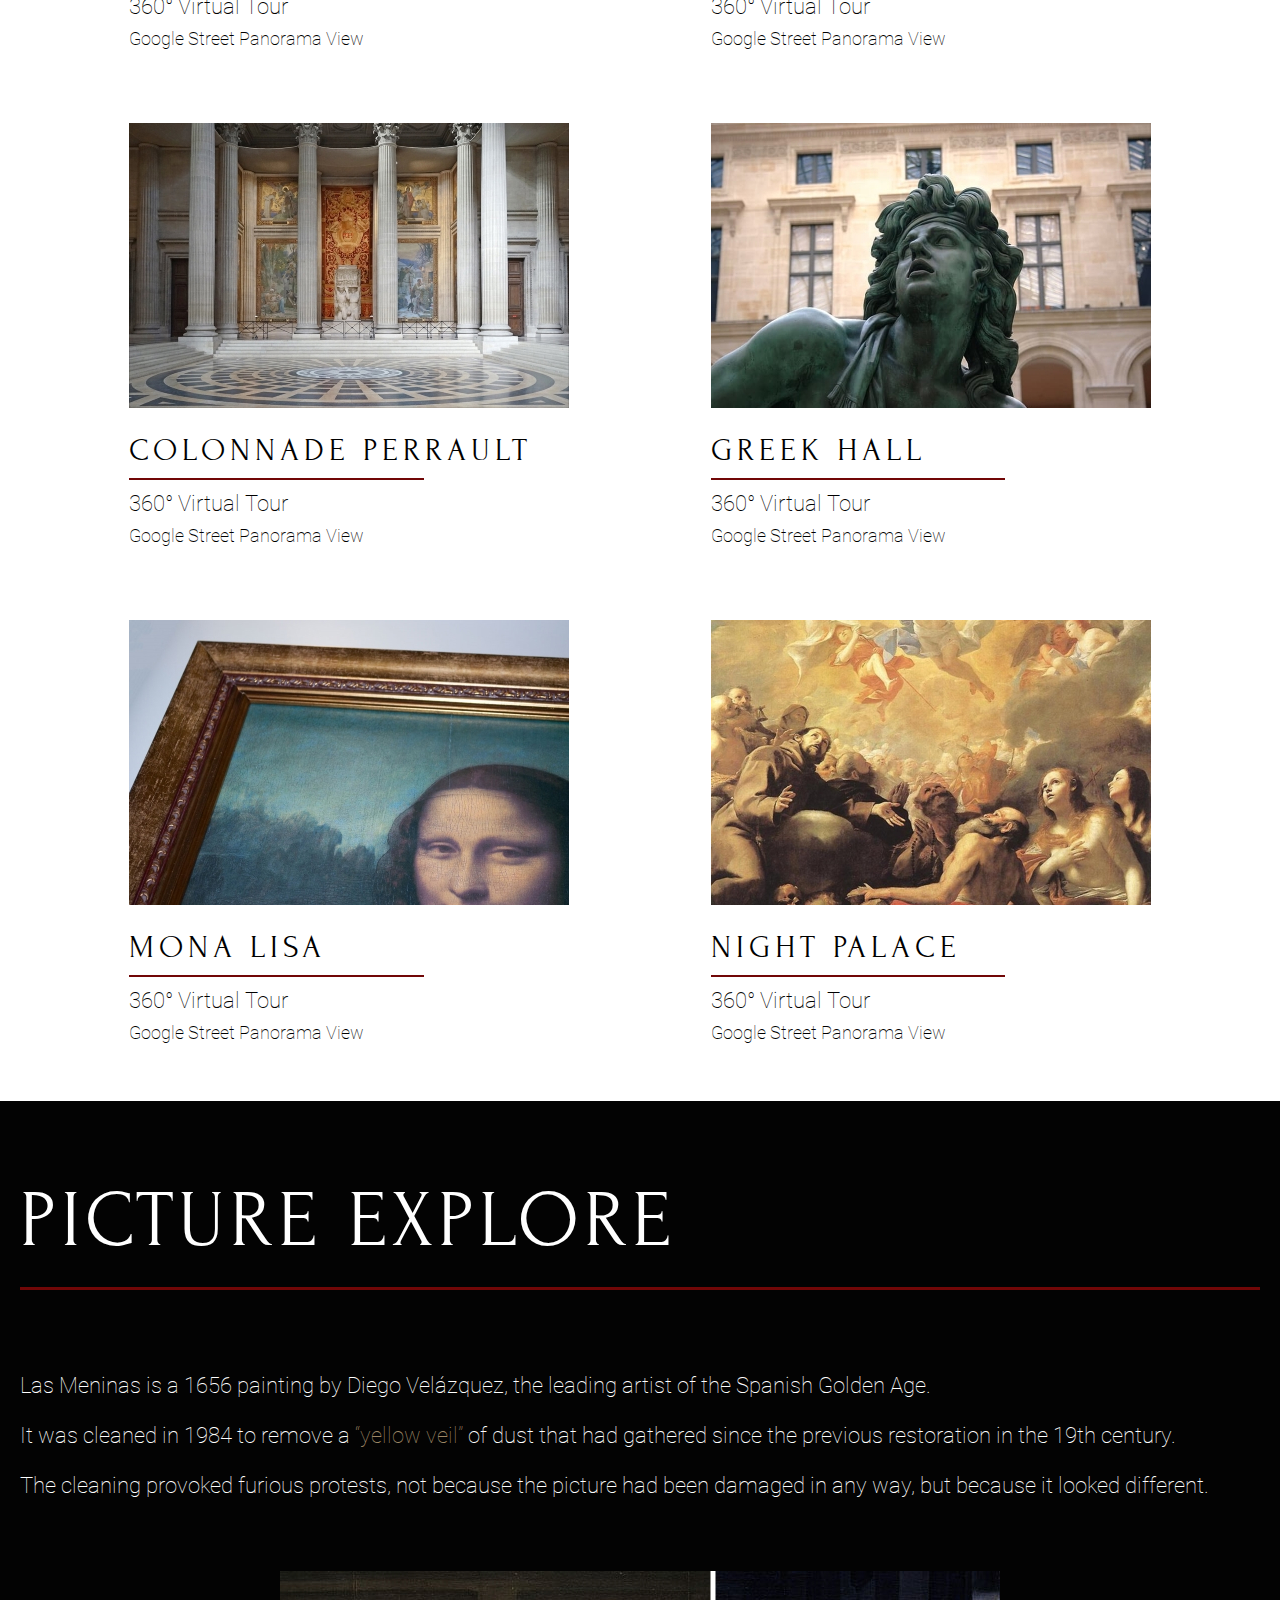
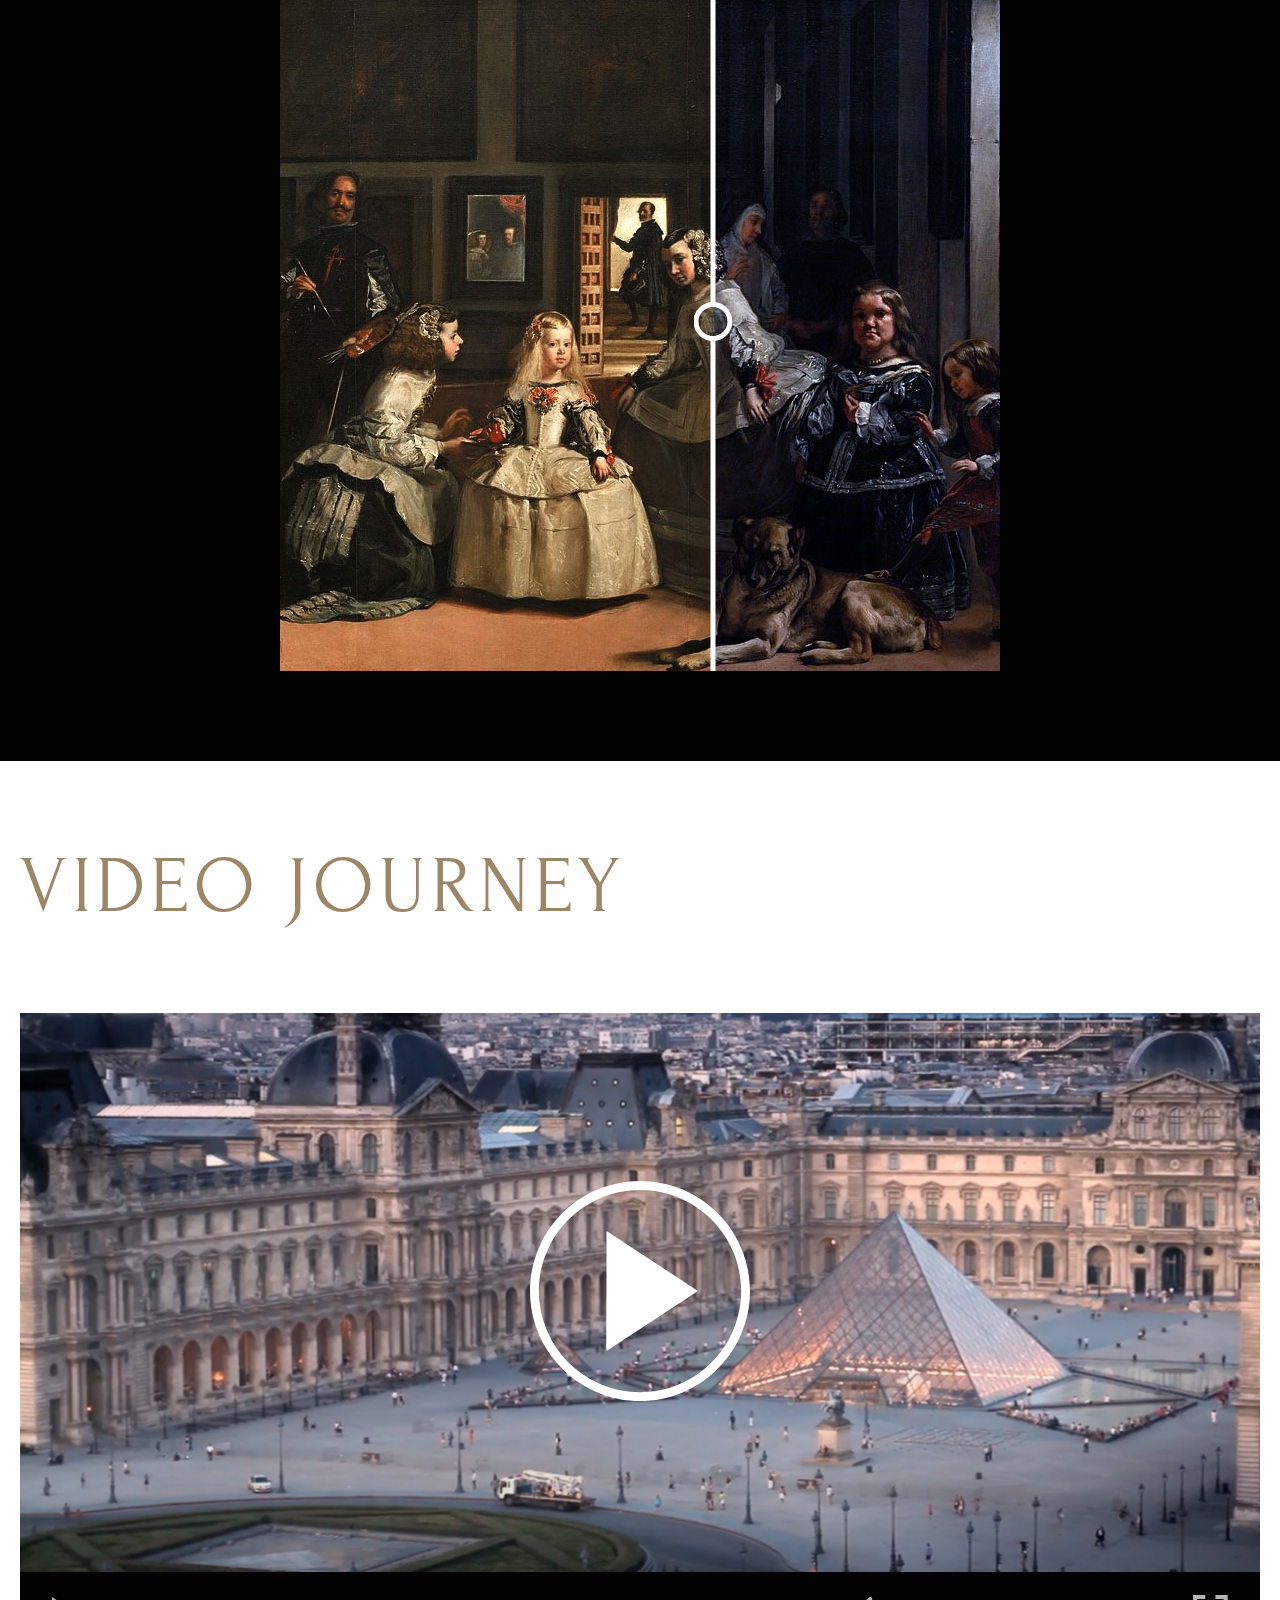
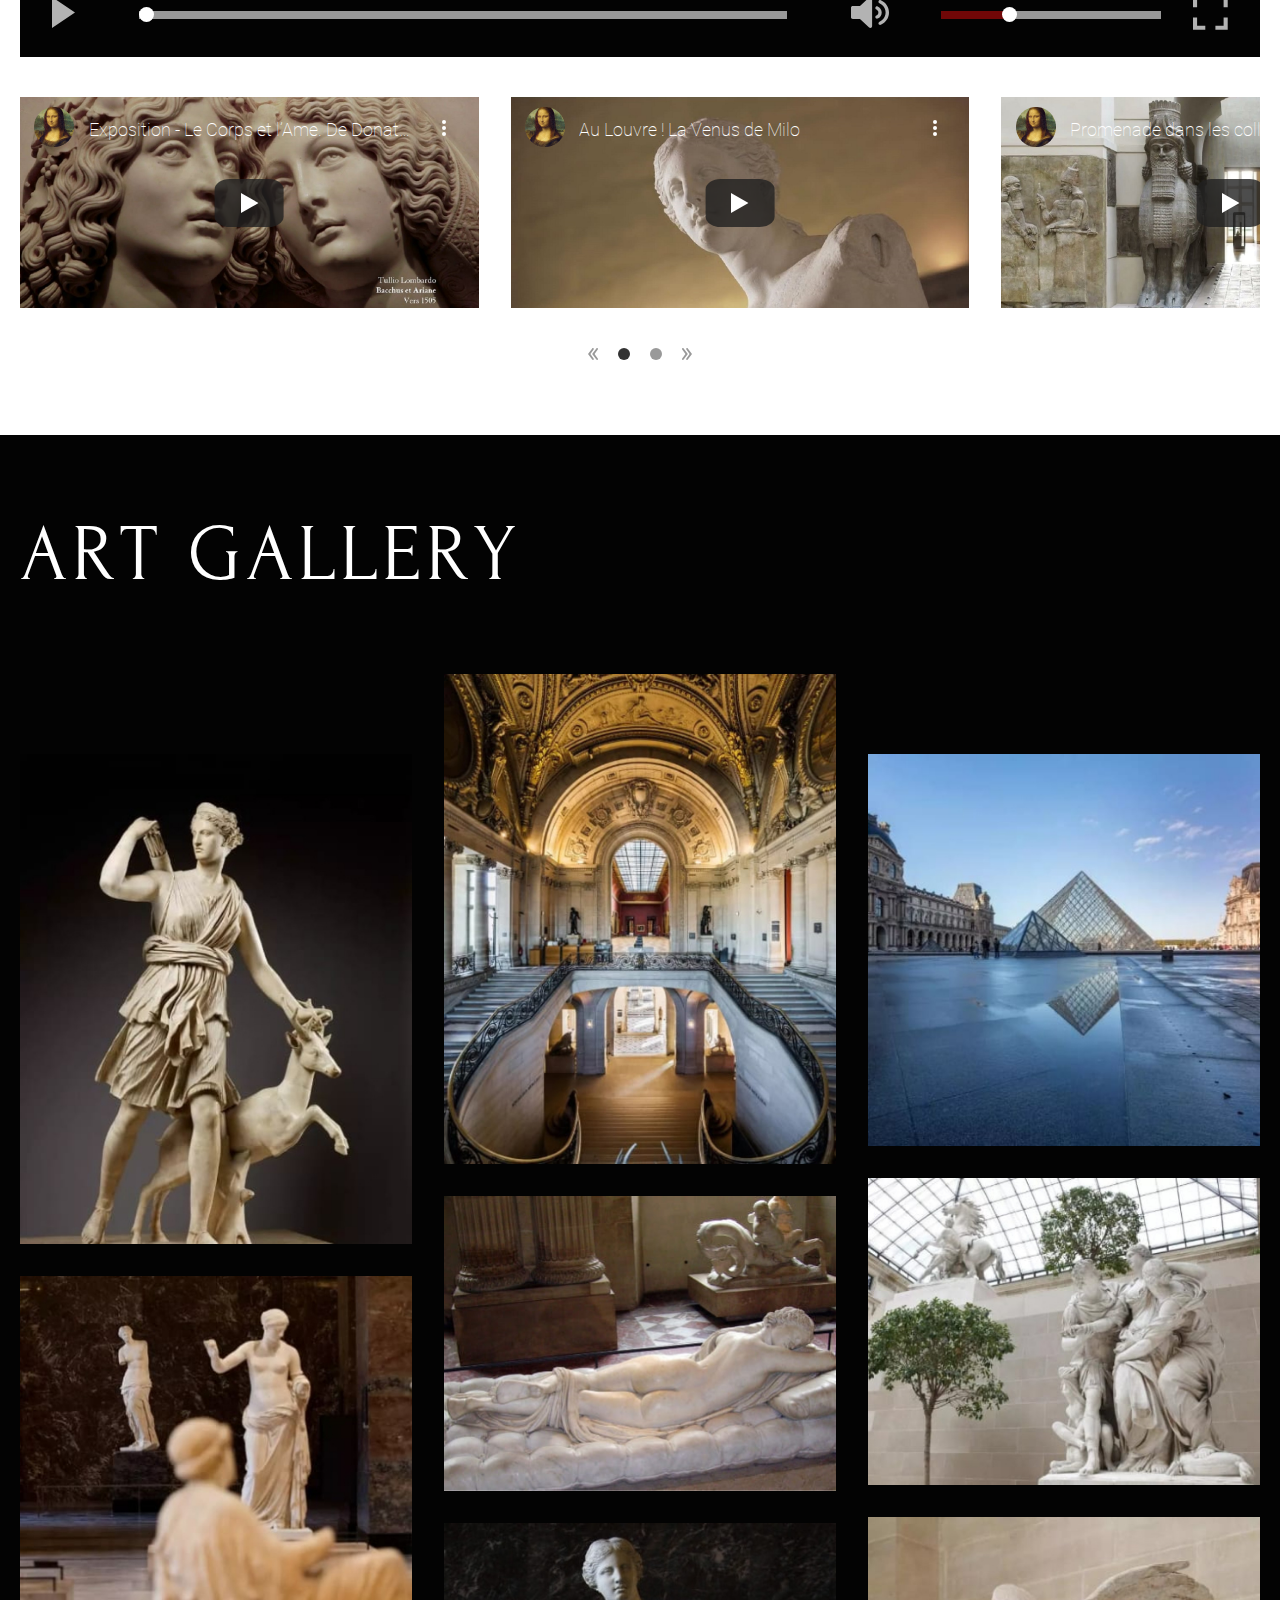
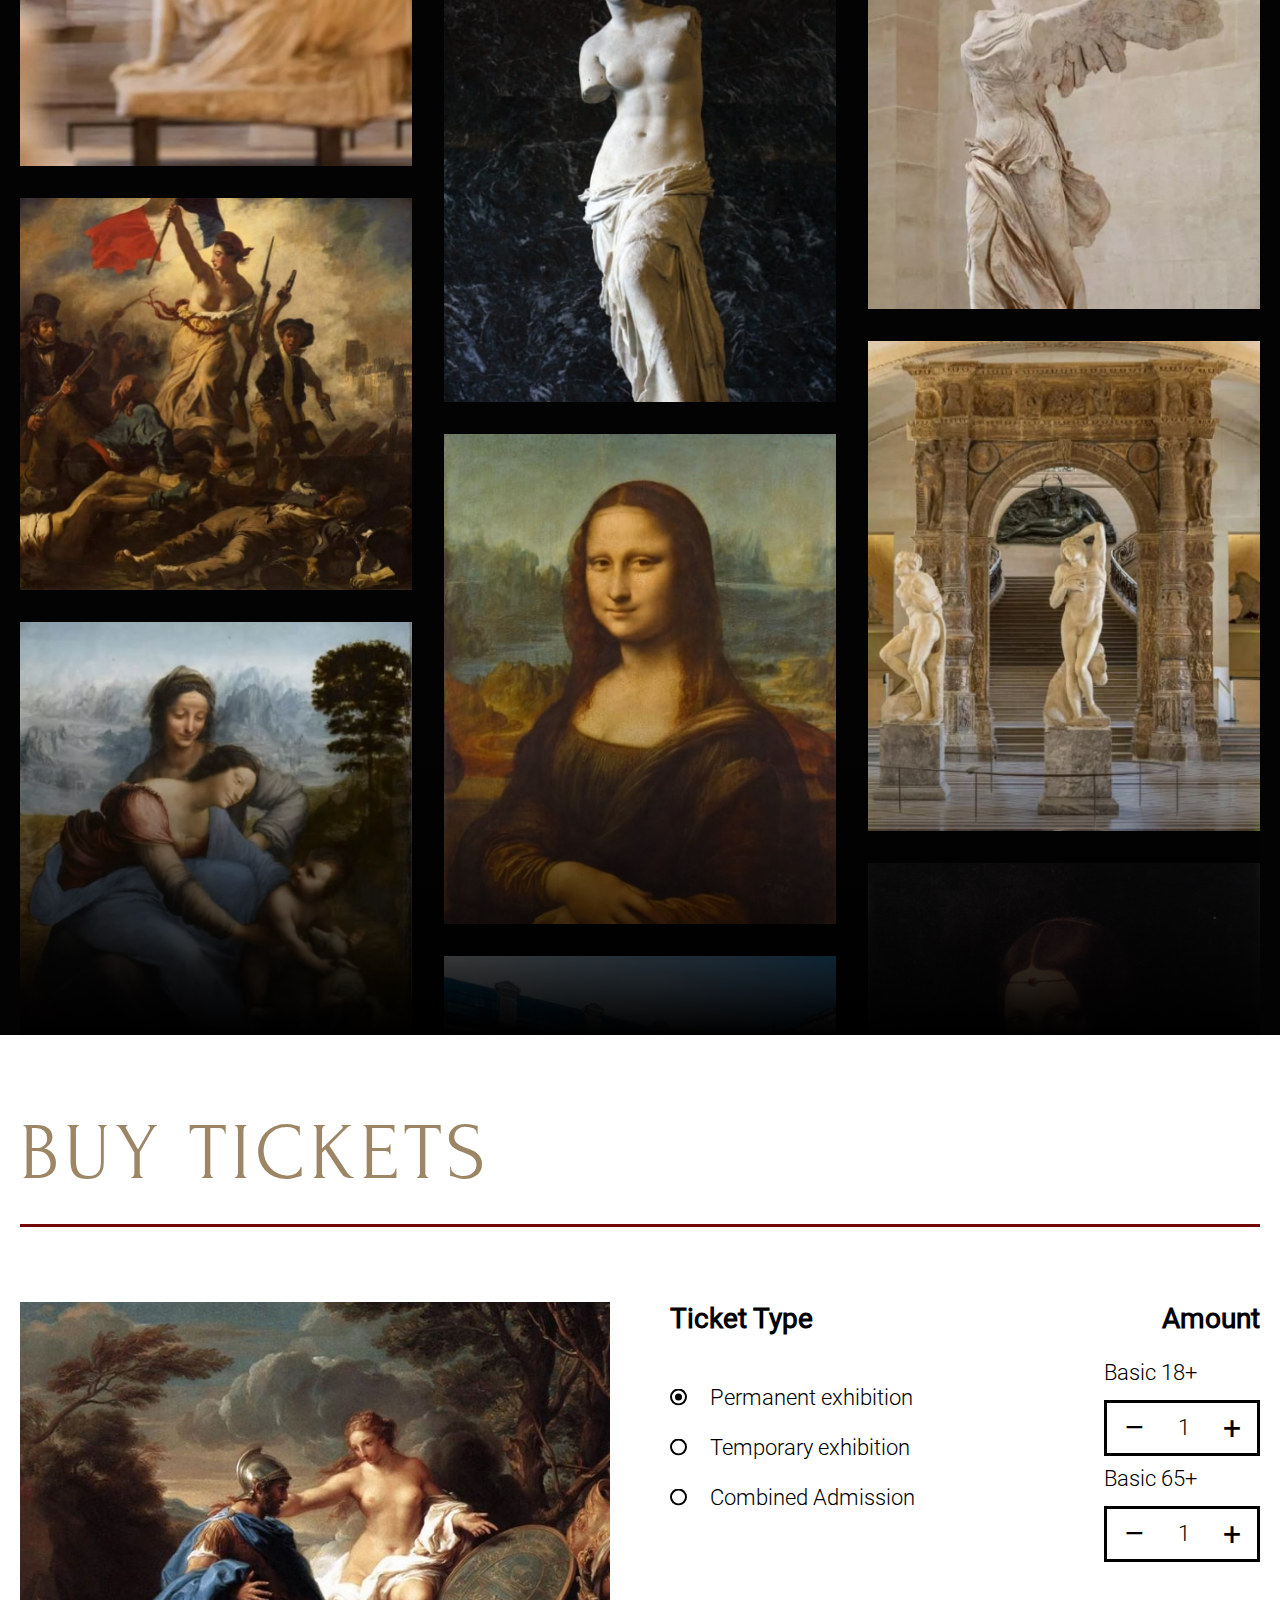
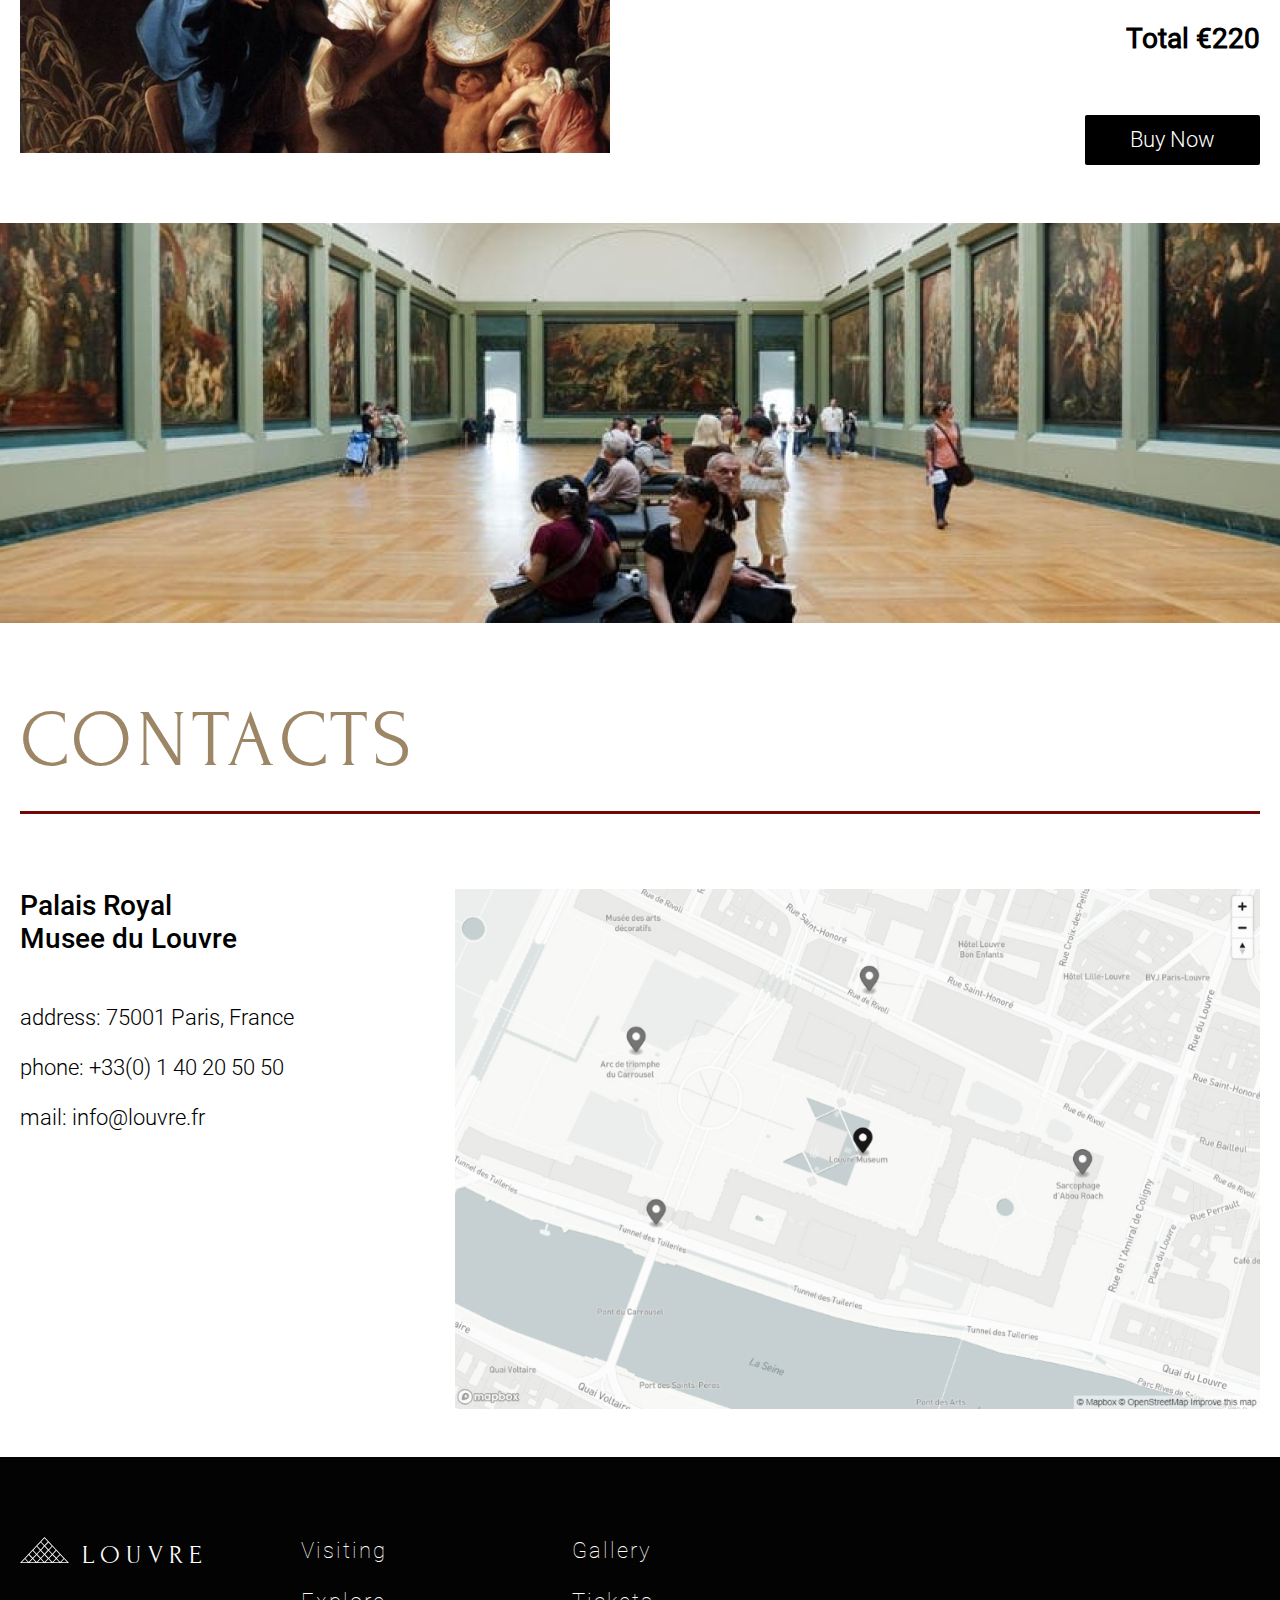
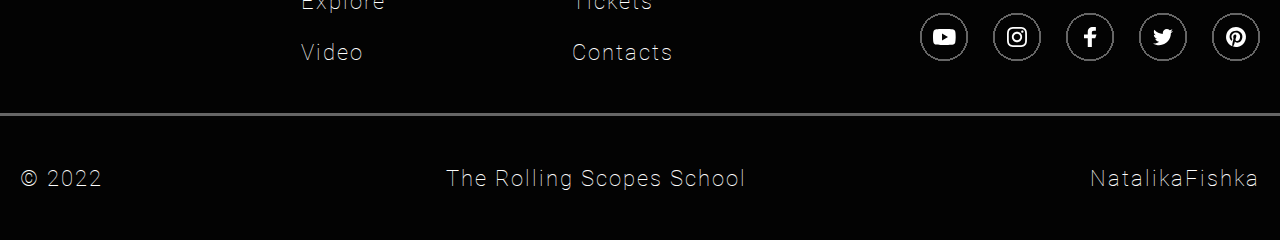
==== commit c5c3205f: "works partially" ====
--- a/index.html
+++ b/index.html
@@ -308,6 +308,25 @@
         </div>
         <div class="video-section__carousel">
             <div class="video-section__carousel-videos">
+                <div class="video-section__carousel-video-item on-big-screen">
+                    <div class="video-item__header">
+                        <div class="video-item__ava">
+                            <img src="assets/video-section/carousel/mini-video/ava-mona-lisa.png" alt="ava">
+                        </div>
+                        <p class="video-item__title">
+                            Welcome to the Louvre - Bienvenue au Louvre - Musée du Louvre
+                        </p>
+                        <div class="video-item__menu">
+                            <img src="assets/video-section/carousel/mini-video/video-menu.svg" alt="menu">
+                        </div>
+                    </div>
+                    <div class="video-item__video">
+                        <video class="video-item_mini-video" poster="assets/video-section/main_video.jpg" src="assets/video-section/videos/louvre.mp4" alt="video#1" muted>
+                    </div>
+                    <div class="video-item__play">
+                        <img src="assets/video-section/carousel/mini-video/play.svg" alt="play">
+                    </div>
+                </div>
                 <div class="video-section__carousel-video-item">
                     <div class="video-item__header">
                         <div class="video-item__ava">
@@ -321,13 +340,13 @@
                         </div>
                     </div>
                     <div class="video-item__video">
-                        <img src="assets/video-section/exposition_le_corps.jpg" alt="video#1">
+                        <video class="video-item_mini-video" poster="assets/video-section/exposition_le_corps.jpg" src="assets/video-section/videos/exposition-le-corps.mp4" alt="video#1" muted>
                     </div>
                     <div class="video-item__play">
                         <img src="assets/video-section/carousel/mini-video/play.svg" alt="play">
                     </div>
                 </div>
-                <div class="video-section__carousel-video-item">
+                    <div class="video-section__carousel-video-item">
                     <div class="video-item__header">
                         <div class="video-item__ava">
                             <img src="assets/video-section/carousel/mini-video/ava-mona-lisa.png" alt="ava">
@@ -340,7 +359,7 @@
                         </div>
                     </div>
                     <div class="video-item__video">
-                        <img src="assets/video-section/venus_de_milo.jpg" alt="video#1">
+                        <video class="video-item_mini-video" poster="assets/video-section/venus_de_milo.jpg" src="assets/video-section/videos/au-louvre-la-venus-de-milo.mp4" alt="video#1" muted>
                     </div>
                     <div class="video-item__play">
                         <img src="assets/video-section/carousel/mini-video/play.svg" alt="play">
@@ -359,7 +378,7 @@
                         </div>
                     </div>
                     <div class="video-item__video">
-                        <img src="assets/video-section/promenade_dans_les_collections.jpg" alt="video#1">
+                        <video class="video-item_mini-video" poster="assets/video-section/promenade_dans_les_collections.jpg" src="assets/video-section/videos/promenade-dans-les-collections.mp4" alt="video#1" muted>
                     </div>
                     <div class="video-item__play">
                         <img src="assets/video-section/carousel/mini-video/play.svg" alt="play">
@@ -378,26 +397,58 @@
                         </div>
                     </div>
                     <div class="video-item__video">
-                        <img src="assets/video-section/exposition_da_vinvi.jpg" alt="video#1">
+                        <video class="video-item_mini-video" poster="assets/video-section/exposition_da_vinci.jpg" src="assets/video-section/videos/exposition-leonard-de-vinci.mp4" alt="video#1" muted>
                     </div>
                     <div class="video-item__play">
                         <img src="assets/video-section/carousel/mini-video/play.svg" alt="play">
                     </div>
                 </div>                
+                <div class="video-section__carousel-video-item">
+                    <div class="video-item__header">
+                        <div class="video-item__ava">
+                            <img src="assets/video-section/carousel/mini-video/ava-mona-lisa.png" alt="ava">
+                        </div>
+                        <p class="video-item__title">
+                            Paris-Athènes. Naissance de la Grèce moderne
+                        </p>
+                        <div class="video-item__menu">
+                            <img src="assets/video-section/carousel/mini-video/video-menu.svg" alt="menu">
+                        </div>
+                    </div>
+                    <div class="video-item__video">
+                        <video class="video-item_mini-video" poster="assets/video-section/paris-athenes.jpg" src="assets/video-section/videos/paris-athenes.mp4" alt="video#1" muted>
+                    </div>
+                    <div class="video-item__play">
+                        <img src="assets/video-section/carousel/mini-video/play.svg" alt="play">
+                    </div>
+                </div>                
+                <div class="video-section__carousel-video-item">
+                    <div class="video-item__header">
+                        <div class="video-item__ava">
+                            <img src="assets/video-section/carousel/mini-video/ava-mona-lisa.png" alt="ava">
+                        </div>
+                        <p class="video-item__title">
+                            Pharaon des Deux Terres
+                        </p>
+                        <div class="video-item__menu">
+                            <img src="assets/video-section/carousel/mini-video/video-menu.svg" alt="menu">
+                        </div>
+                    </div>
+                    <div class="video-item__video">
+                        <video class="video-item_mini-video" poster="assets/video-section/pharaon.jpg" src="assets/video-section/videos/paris-athenes.mp4" alt="video#1" muted>
+                    </div>
+                    <div class="video-item__play">
+                        <img src="assets/video-section/carousel/mini-video/play.svg" alt="play">
+                    </div>
+                </div>                
             </div>
             <div class="video-section__carousel-pagination">
                 <div class="video-section__pagination-arrow-left double-arrow">
-                    <img src="assets/video-section/carousel/left-double-arrow.svg" alt="left">
-                </div>
-                <div class="video-section__pagination-dots">
-                    <input class="pagination-dots__item" type="radio" name="carousel-dot" id="" value="1" checked>
-                    <input class="pagination-dots__item" type="radio" name="carousel-dot" id="" value="2">
-                    <input class="pagination-dots__item" type="radio" name="carousel-dot" id="" value="3">
-                    <input class="pagination-dots__item" type="radio" name="carousel-dot" id="" value="4">
-                    <input class="pagination-dots__item" type="radio" name="carousel-dot" id="" value="5">
-                </div>
+                    <img src="assets/video-section/carousel/left-double-arrow.svg" alt="previous-set">
+                </div>
+                <div class="video-section__pagination-dots"></div>
                 <div class="video-section__pagination-arrow-right double-arrow">
-                    <img src="assets/video-section/carousel/right-double-arrow.svg" alt="right">
+                    <img src="assets/video-section/carousel/right-double-arrow.svg" alt="next-set">
                 </div>
             </div>
         </div> 
@@ -590,5 +641,6 @@
     <script src="js/mona-lisa-carousel.js"></script>
     <script src="js/explore-slider.js"></script>
     <script src="js/handle-video-service.js"></script>
+    <script src="js/video-carousel.js"></script>
 </body>
 </html>--- a/styles/index.css
+++ b/styles/index.css
@@ -39,6 +39,7 @@
     --gold-svg: invert(53%) sepia(51%) saturate(241%) hue-rotate(356deg) brightness(92%) contrast(87%);
     --red-svg: invert(111%) sepia(74%) saturate(4562%) hue-rotate(362deg) brightness(56%) contrast(117%);
     --red-svg-white: invert(92%) sepia(72%) saturate(4702%) hue-rotate(1deg) brightness(99%);
+    --grey-svg: invert(100%) sepia(86%) saturate(0) hue-rotate(0) brightness(20%) contrast(100%);;
 
     --red: #710707;
     --grey: #999999;
--- a/styles/video-section.css
+++ b/styles/video-section.css
@@ -120,9 +120,15 @@
 
 .video-section__carousel-videos {
     display: flex;
-    /* justify-content: space-between; */
     margin: 40px 0;
     column-gap: 2rem;
+    transition: 0.8s;
+    min-width: fit-content;
+    justify-content: start;
+}
+
+.video-section__carousel-videos.last {
+    justify-content: end;
 }
 
 .video-section__carousel-video-item {
@@ -161,6 +167,12 @@
     height: 100%;
 }
 
+.video-item__video video {
+    width: 100%;
+    height: 100%;
+    object-fit: cover;
+}
+
 .video-item__play {
     position: absolute;
     align-self: center;
@@ -177,8 +189,32 @@
     background-color: rgba(33, 33, 33, 0.8);
 }
 
+.video-section__carousel-video-item.on-big-screen {
+    display: none;
+}
+
 .video-section__carousel-video-item {
-    min-width: calc((100% - 4rem) / var(--carousel-items-to-show));
+    min-width: calc((var(--body-width) - 4rem) / var(--carousel-items-to-show));
+}
+
+.video-section__carousel-video-item.remove {
+    animation: hideItem 10s linear;
+}
+
+.video-section__carousel-video-item.add-to-carousel {
+    display: flex;
+    animation: hideItem 10s linear reverse;
+}
+
+@keyframes hideItem {
+    from {
+        transform: scale(1);
+    }
+    to {
+        transform: scale(0);
+        opacity: 0;
+        min-width: 0;
+    }
 }
 
 .video-section__carousel-pagination {
@@ -207,20 +243,31 @@
     margin: 0 10px;
 }
 
-.pagination-dots__item:checked {
+.pagination-dots__item:checked,
+.pagination-dots__item:checked:hover {
     background-color: var(--dark-gray);
+    cursor: initial;
 }
 
 .double-arrow {
     margin: 0 10px;
 }
 
+.double-arrow img.disabled,
+.video-section__carousel-pagination img.disabled:hover {
+    filter: var(--grey-svg);
+    cursor: initial;
+}
+
+
 .pagination-dots__item:hover {
     background-color: var(--red);
+    cursor: pointer;
 }
 
 .video-section__carousel-pagination img:hover {
     filter: var(--red-svg);
+    cursor: pointer;
 }
 
 
@@ -259,9 +306,9 @@
         height: 80px;
     }
     
-    .video-section__carousel-video-item:last-child {
+    /* .video-section__carousel-video-item:last-child {
         display: none;
-    }
+    } */
 
     .video-section__progress-bar {
         position: absolute;
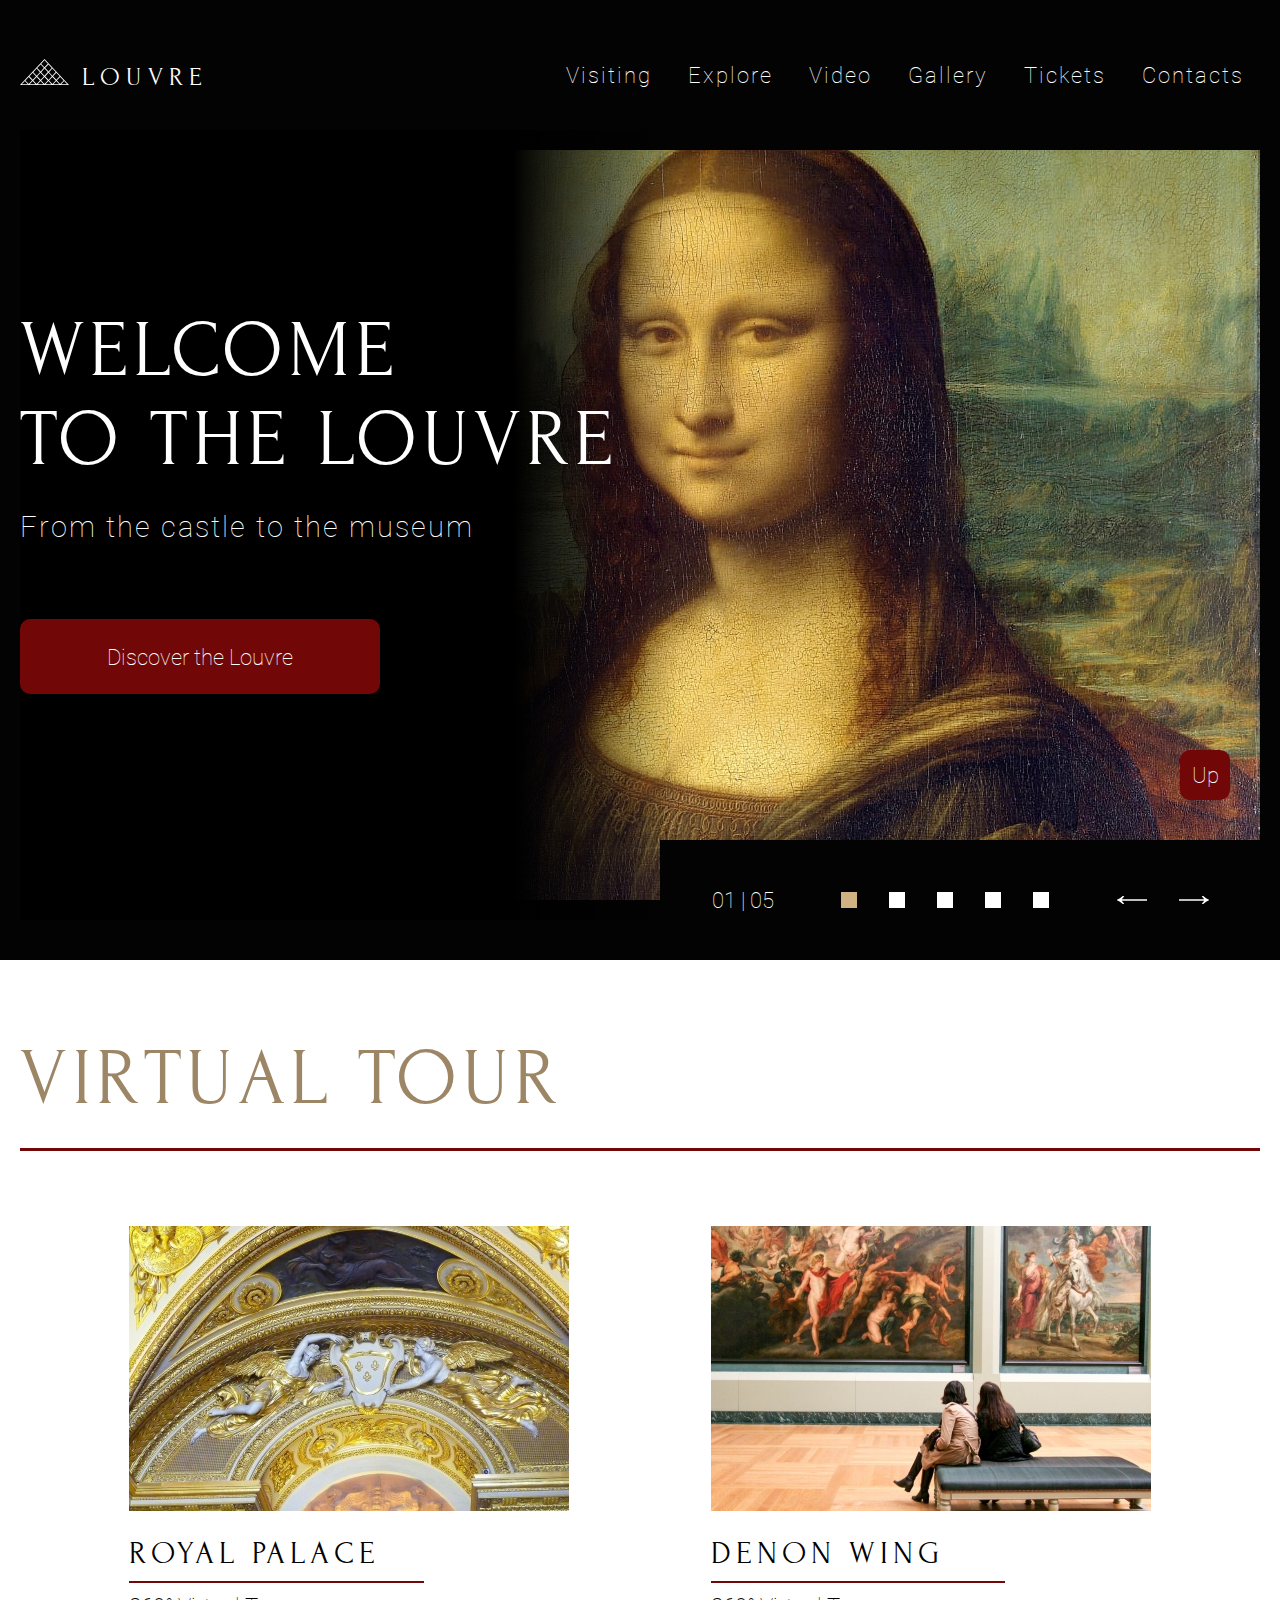
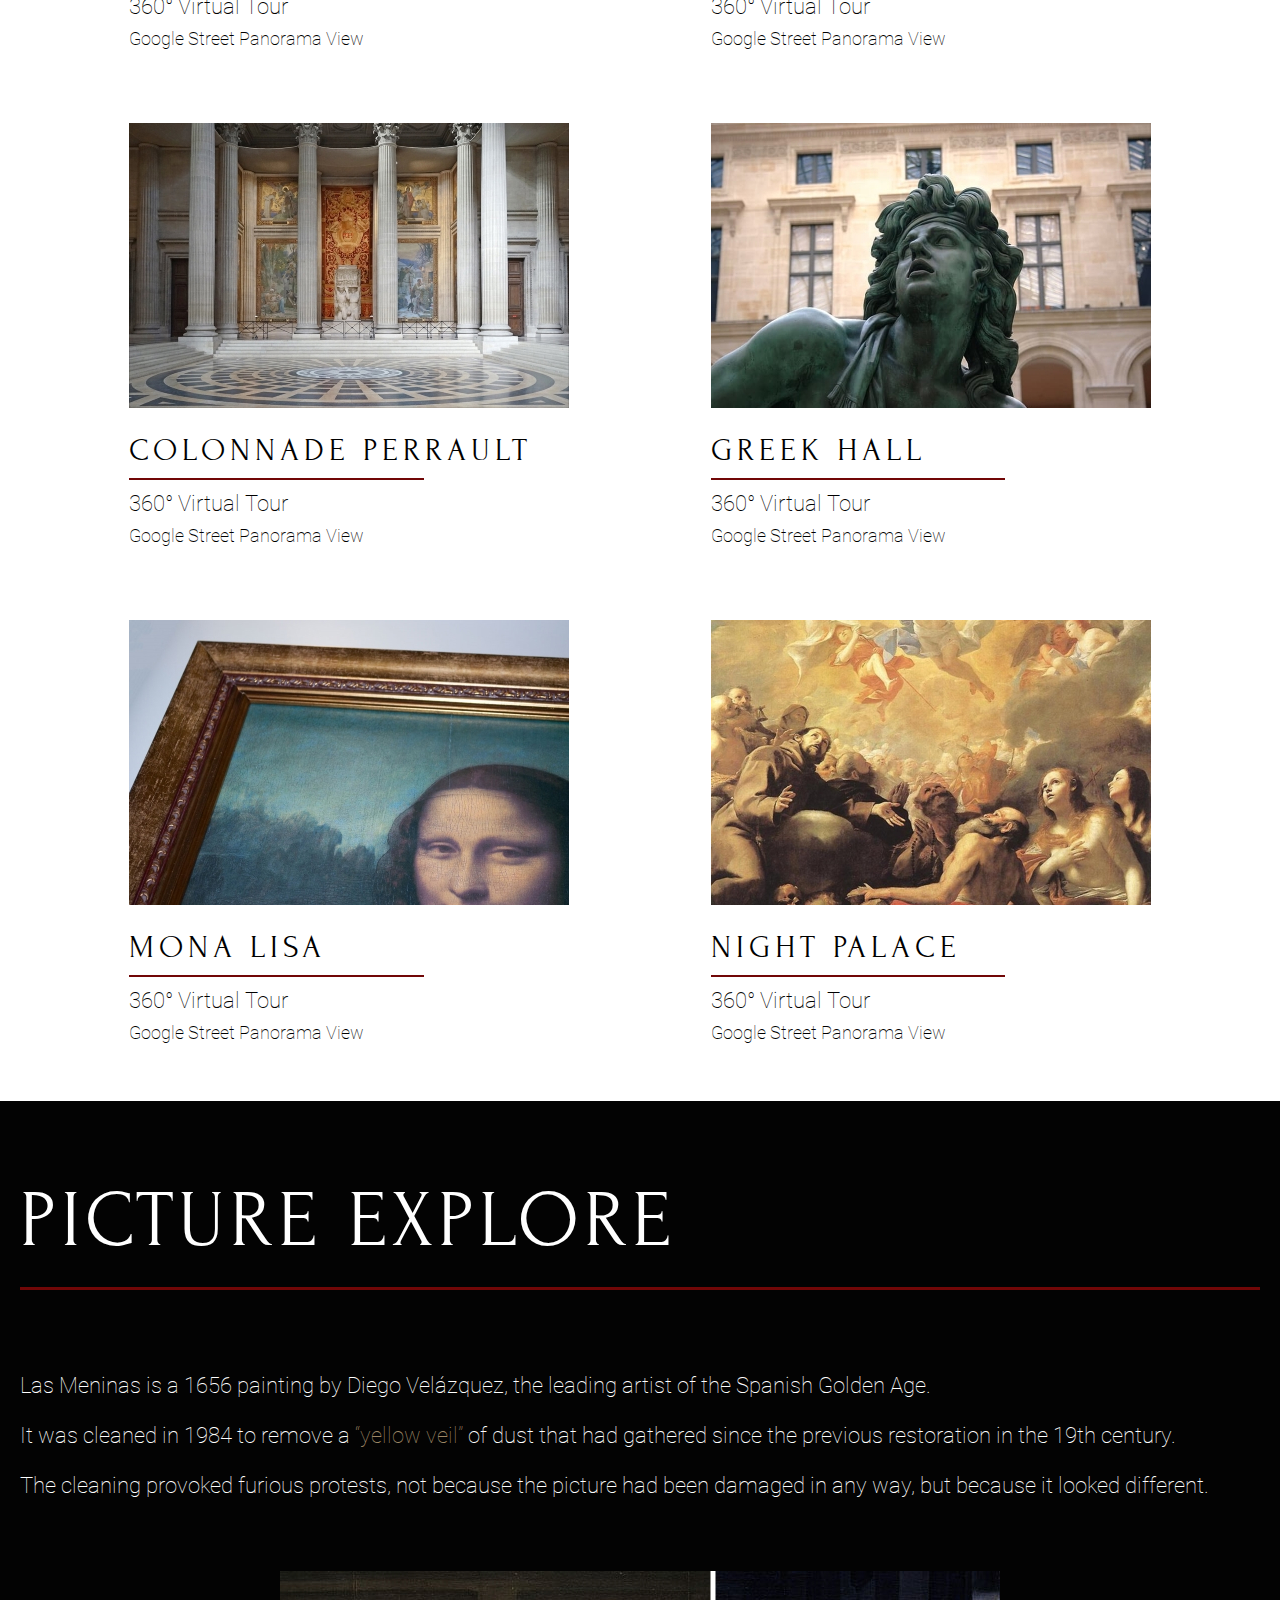
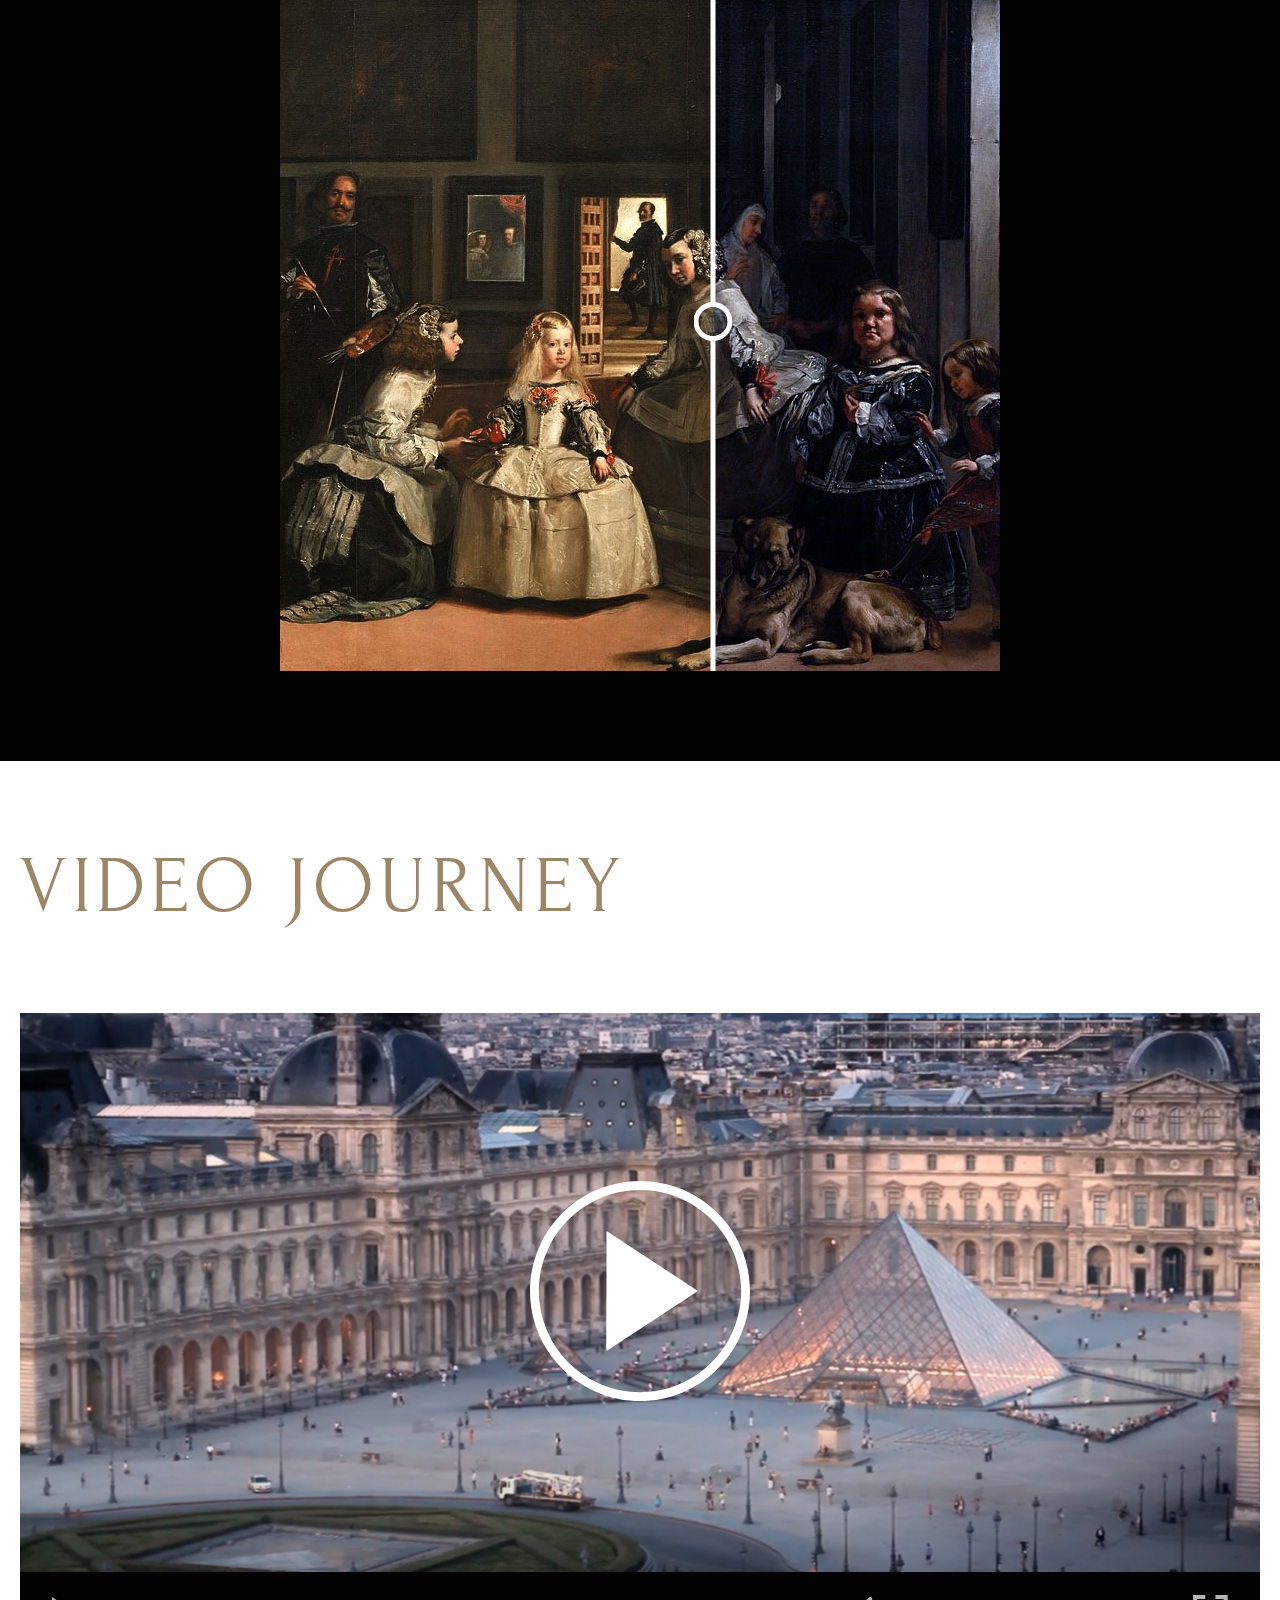
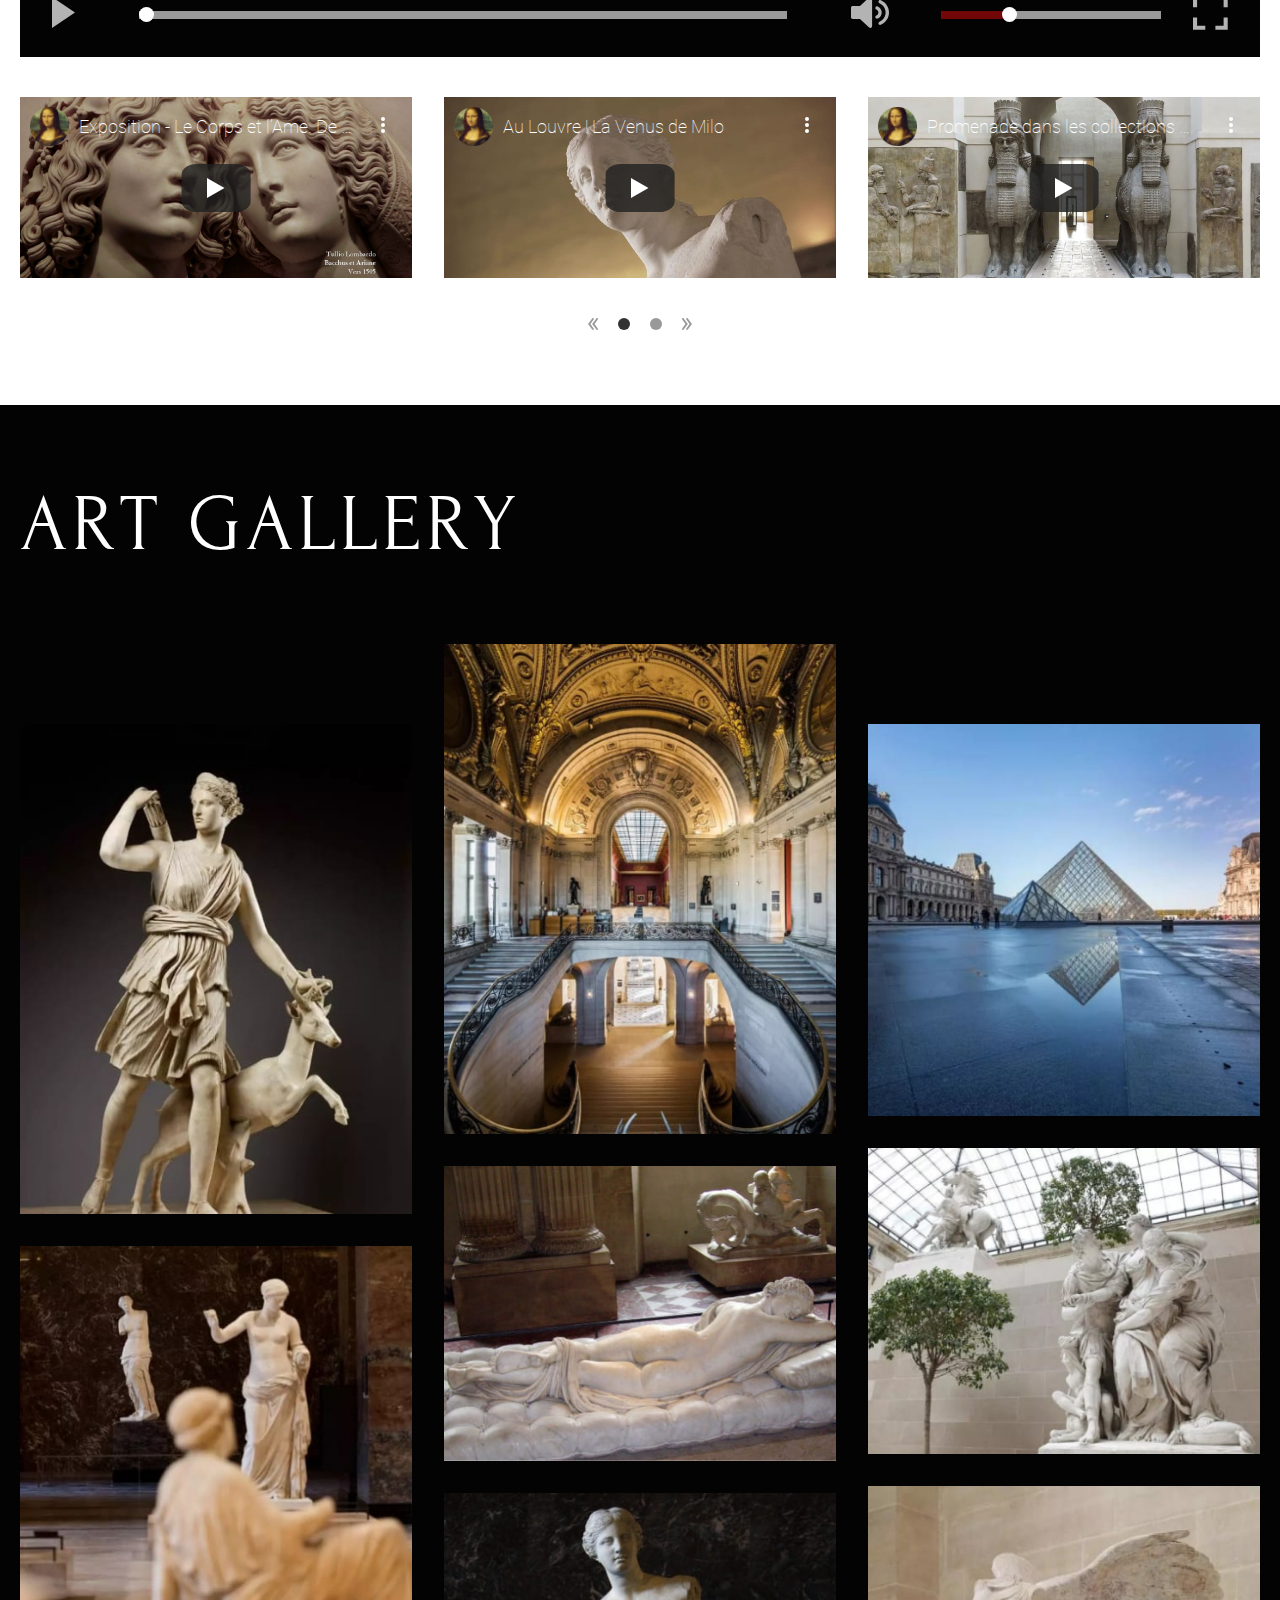
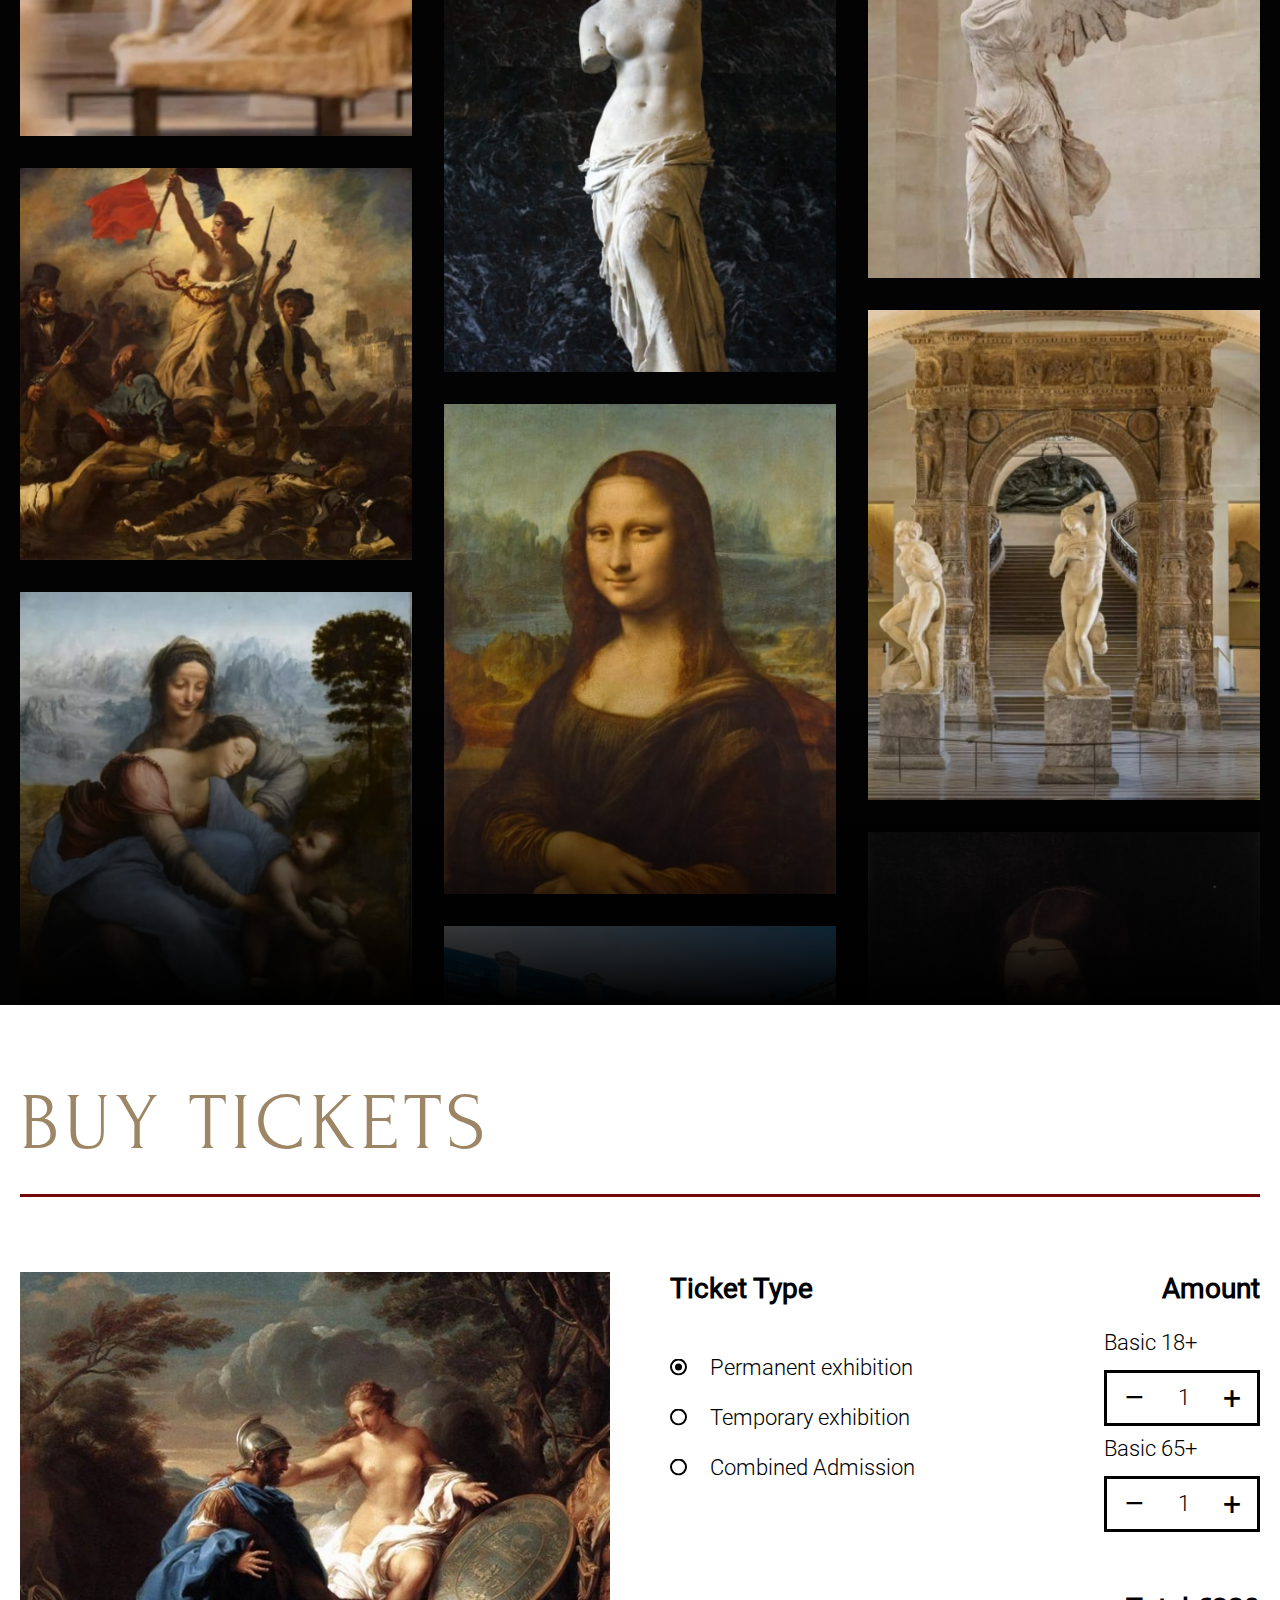
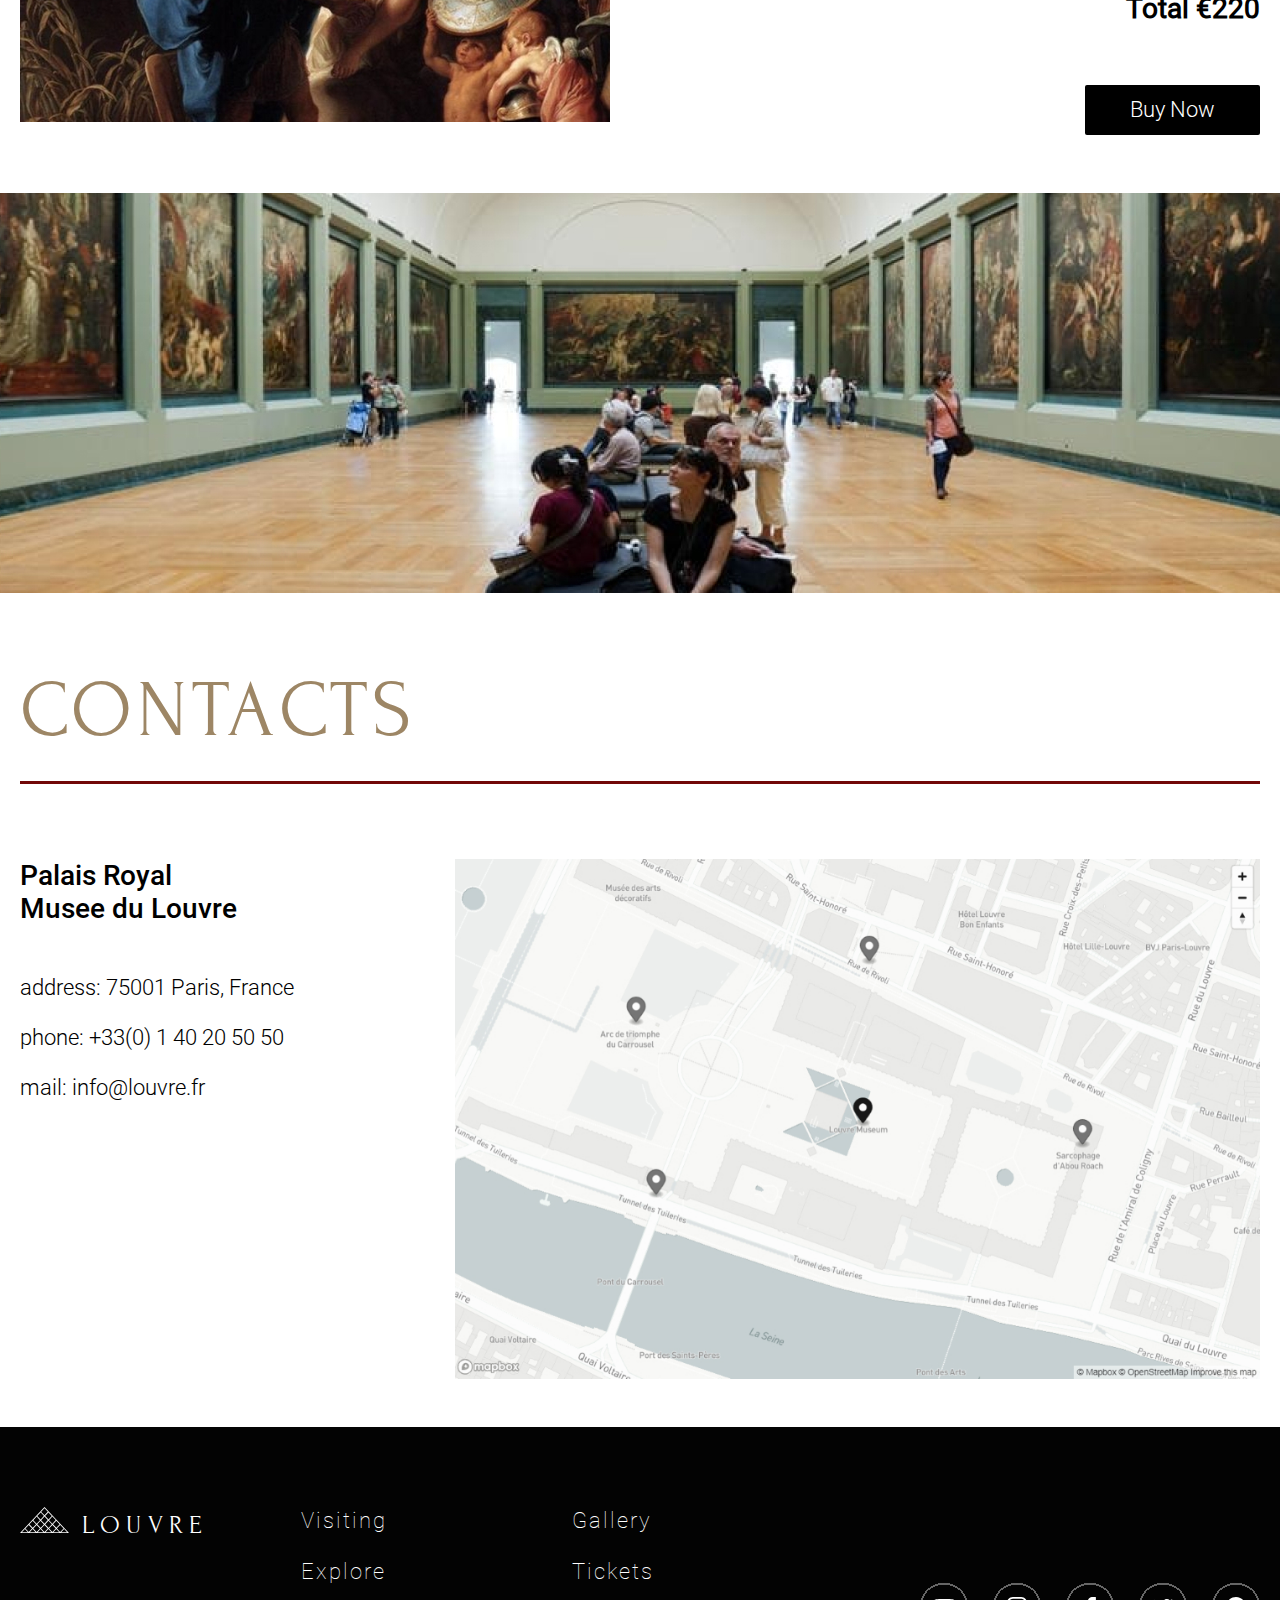
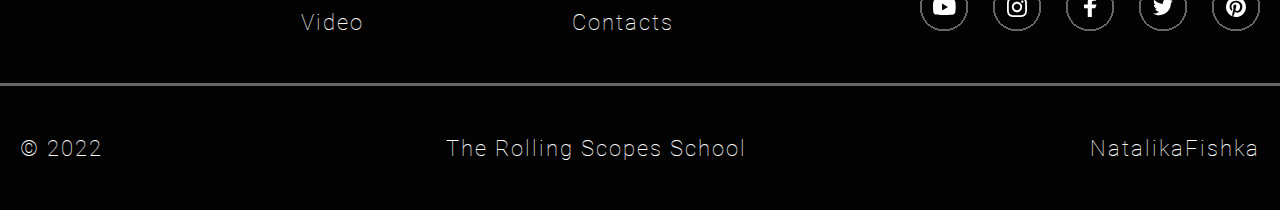
==== commit aee645bd: "feat: finish with video carousel" ====
--- a/index.html
+++ b/index.html
@@ -282,6 +282,9 @@
                 <div class="video-section_main-play-button">
                     <img src="assets/video-section/controls/main-play-control.svg" alt="play">
                 </div>
+                <div class="video-section__main-video-loader">
+                    <img src="assets/video-section/loader.png" alt="loader">
+                </div>
             </div>
             <div class="video-section__main-video-controls">
                 <div class="video-section_play-control control">
--- a/styles/video-section.css
+++ b/styles/video-section.css
@@ -18,6 +18,7 @@
 
 .video-section__main-video {
     grid-area: video;
+    position: relative;
 }
 
 .video-section__main-video-container {
@@ -96,9 +97,9 @@
     border-radius: 50%;
     background: var(--white-text);    
     transform: translateY(-4px);
-  }
-
-  input[type=range]::-webkit-slider-runnable-track {
+}
+
+input[type=range]::-webkit-slider-runnable-track {
     width: 100%;
     height: 8px;
     cursor: pointer;
@@ -110,6 +111,34 @@
 
 #progress-bar::-webkit-slider-runnable-track {
     background: linear-gradient(to right, var(--red) var(--passed-progress-track), var(--grey) var(--passed-progress-track));
+}
+
+.video-section__main-video-loader {
+    display: none;
+}
+
+.video-section__main-video-loader.shown {
+    display: block;
+    position: absolute;
+    width: 100%;
+    height: 100%;
+    background-color: var(--dark-bg-color);
+    display: flex;
+    justify-content: center;
+    align-items: center;
+}
+
+.video-section__main-video-loader.shown img {
+    animation: rotateLoader 2s linear infinite;
+}
+
+@keyframes rotateLoader {
+    from {
+        transform: rotate(0);
+    }    
+    to {
+        transform: rotate(360deg);        
+    }
 }
 
 .video-section__carousel {
@@ -119,12 +148,14 @@
 }
 
 .video-section__carousel-videos {
-    display: flex;
     margin: 40px 0;
-    column-gap: 2rem;
     transition: 0.8s;
     min-width: fit-content;
     justify-content: start;
+
+    display: grid;
+    position: relative;
+    grid-template-rows: 1fr;
 }
 
 .video-section__carousel-videos.last {
@@ -134,6 +165,8 @@
 .video-section__carousel-video-item {
     position: relative;
     display: flex;
+    margin-right: 2rem;
+    grid-row: 1;
 }
 
 .video-item__header {
@@ -150,6 +183,12 @@
     overflow: hidden;
 }
 
+.video-item__ava img {
+    width: 100%;
+    height: 100%;
+    display: block;
+}
+
 .video-item__title {
     justify-self: flex-start;
     text-overflow: ellipsis;
@@ -198,12 +237,12 @@
 }
 
 .video-section__carousel-video-item.remove {
-    animation: hideItem 10s linear;
+    animation: hideItem 0.5s linear;
 }
 
 .video-section__carousel-video-item.add-to-carousel {
     display: flex;
-    animation: hideItem 10s linear reverse;
+    animation: hideItem 0.5s linear reverse;
 }
 
 @keyframes hideItem {
@@ -214,6 +253,7 @@
         transform: scale(0);
         opacity: 0;
         min-width: 0;
+        margin: 0;
     }
 }
 
@@ -281,6 +321,10 @@
         display: none;
     }
 
+    .video-section__carousel-video-item {
+        min-width: calc(((100vw - 40px - 2rem * (var(--carousel-items-to-show) - 1)) / var(--carousel-items-to-show)));
+    }
+
 }
 
 @media (max-width: 1060px) {    
@@ -290,9 +334,9 @@
         height: 152px;
     }
 
-    .video-section__carousel-video-item {
-        min-width: calc((100% / var(--carousel-items-to-show) - 1.3rem));
-    }
+    /* .video-section__carousel-video-item {
+        min-width: calc(((100vw - 40px) / var(--carousel-items-to-show) - 4rem));
+    } */
 }
 
 @media (max-width: 820px) {
@@ -305,10 +349,6 @@
         width: 80px;
         height: 80px;
     }
-    
-    /* .video-section__carousel-video-item:last-child {
-        display: none;
-    } */
 
     .video-section__progress-bar {
         position: absolute;
@@ -329,7 +369,12 @@
     }
 
     .video-section__carousel-video-item {
-        min-width: calc((100% / var(--carousel-items-to-show) - 1rem));
+        margin-right: 1rem;
+        min-width: calc(((100vw - 40px - 1rem * (var(--carousel-items-to-show) - 1)) / var(--carousel-items-to-show)));
+    }
+
+    .video-item__header {
+        font-size: 14px;
     }
 
 
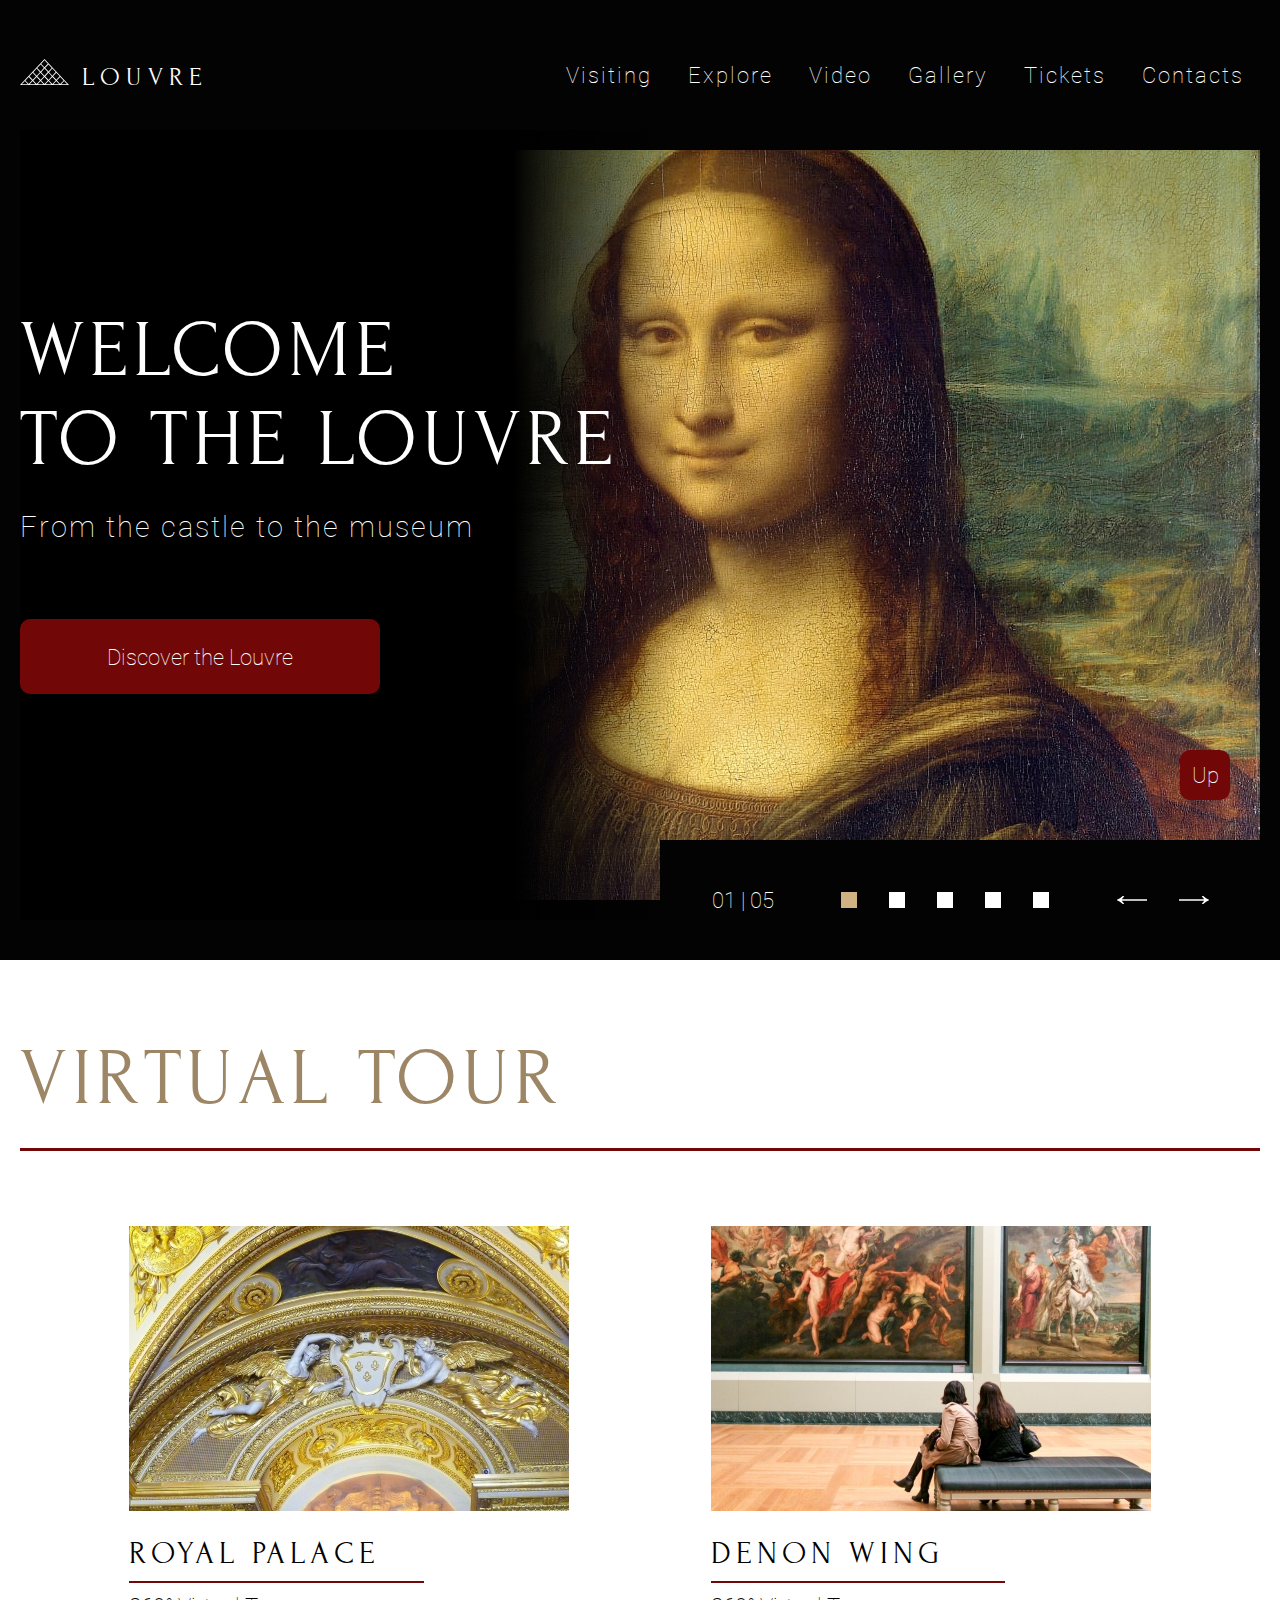
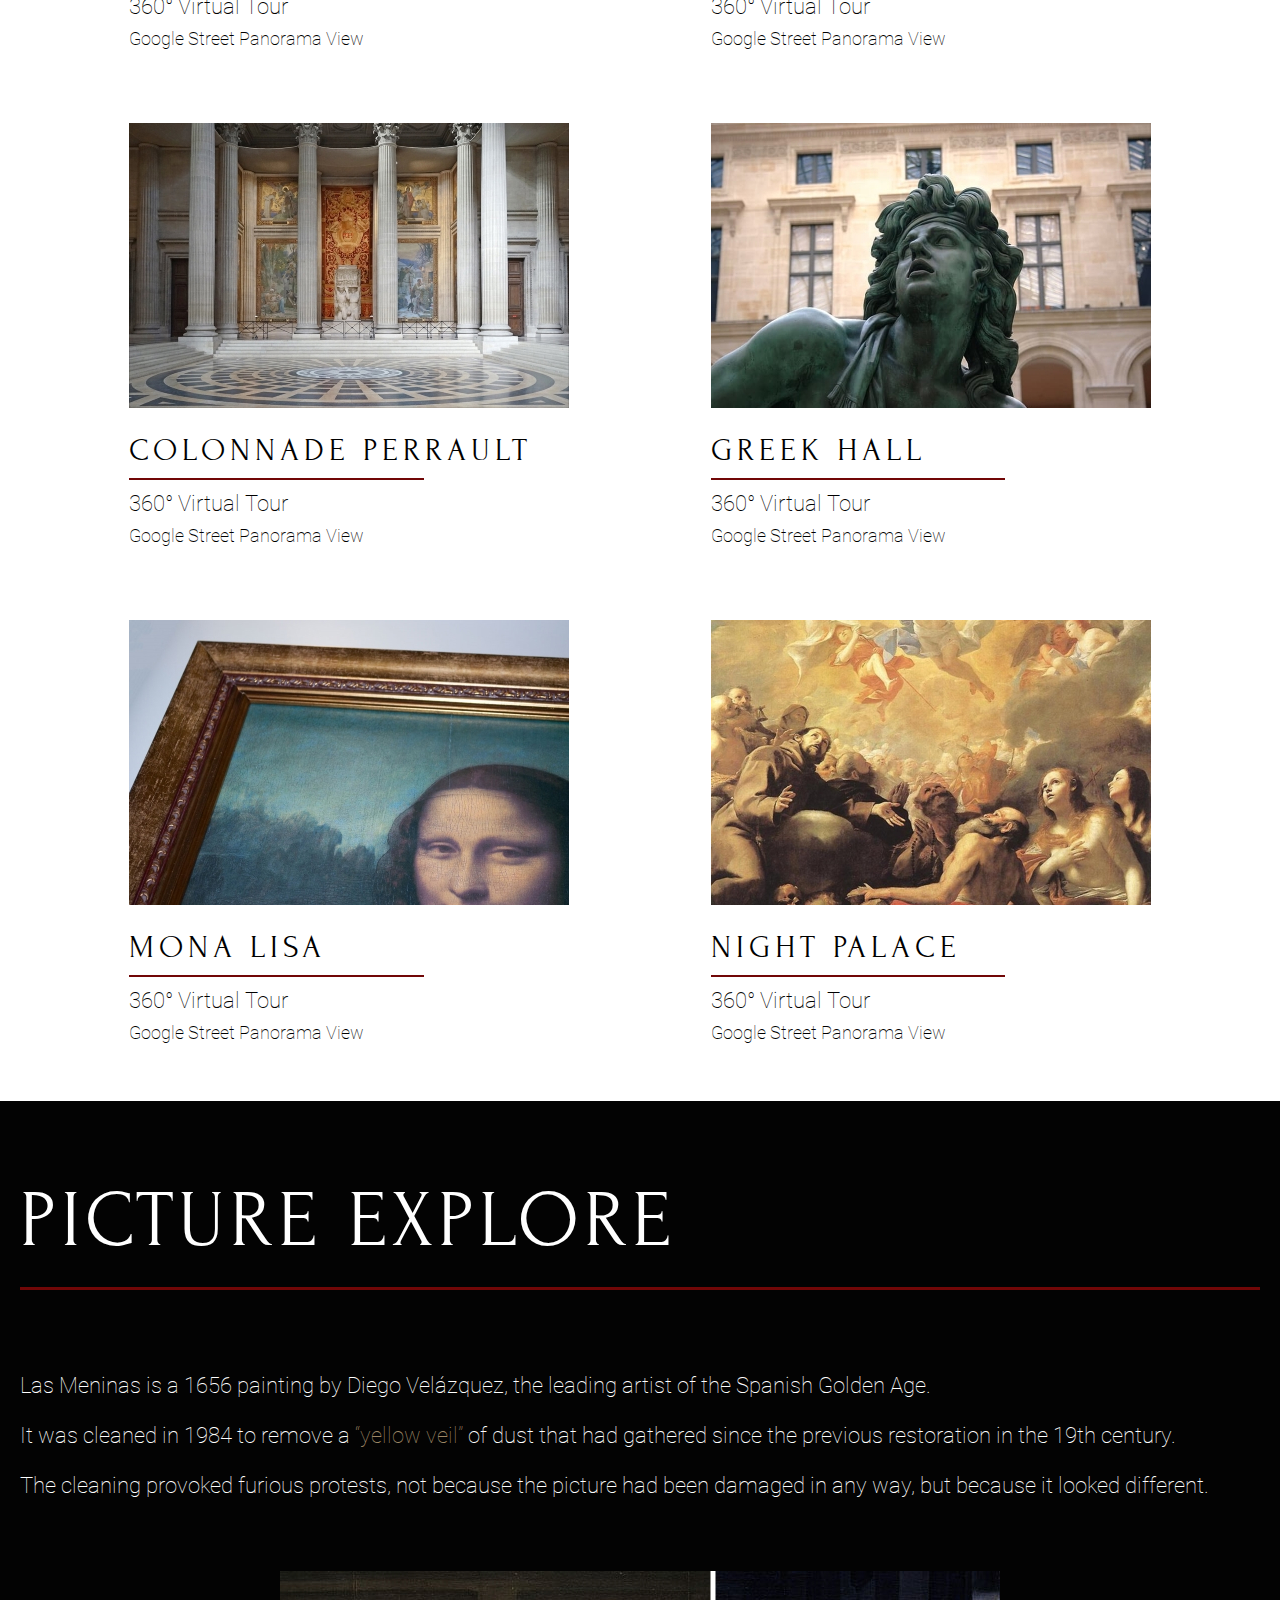
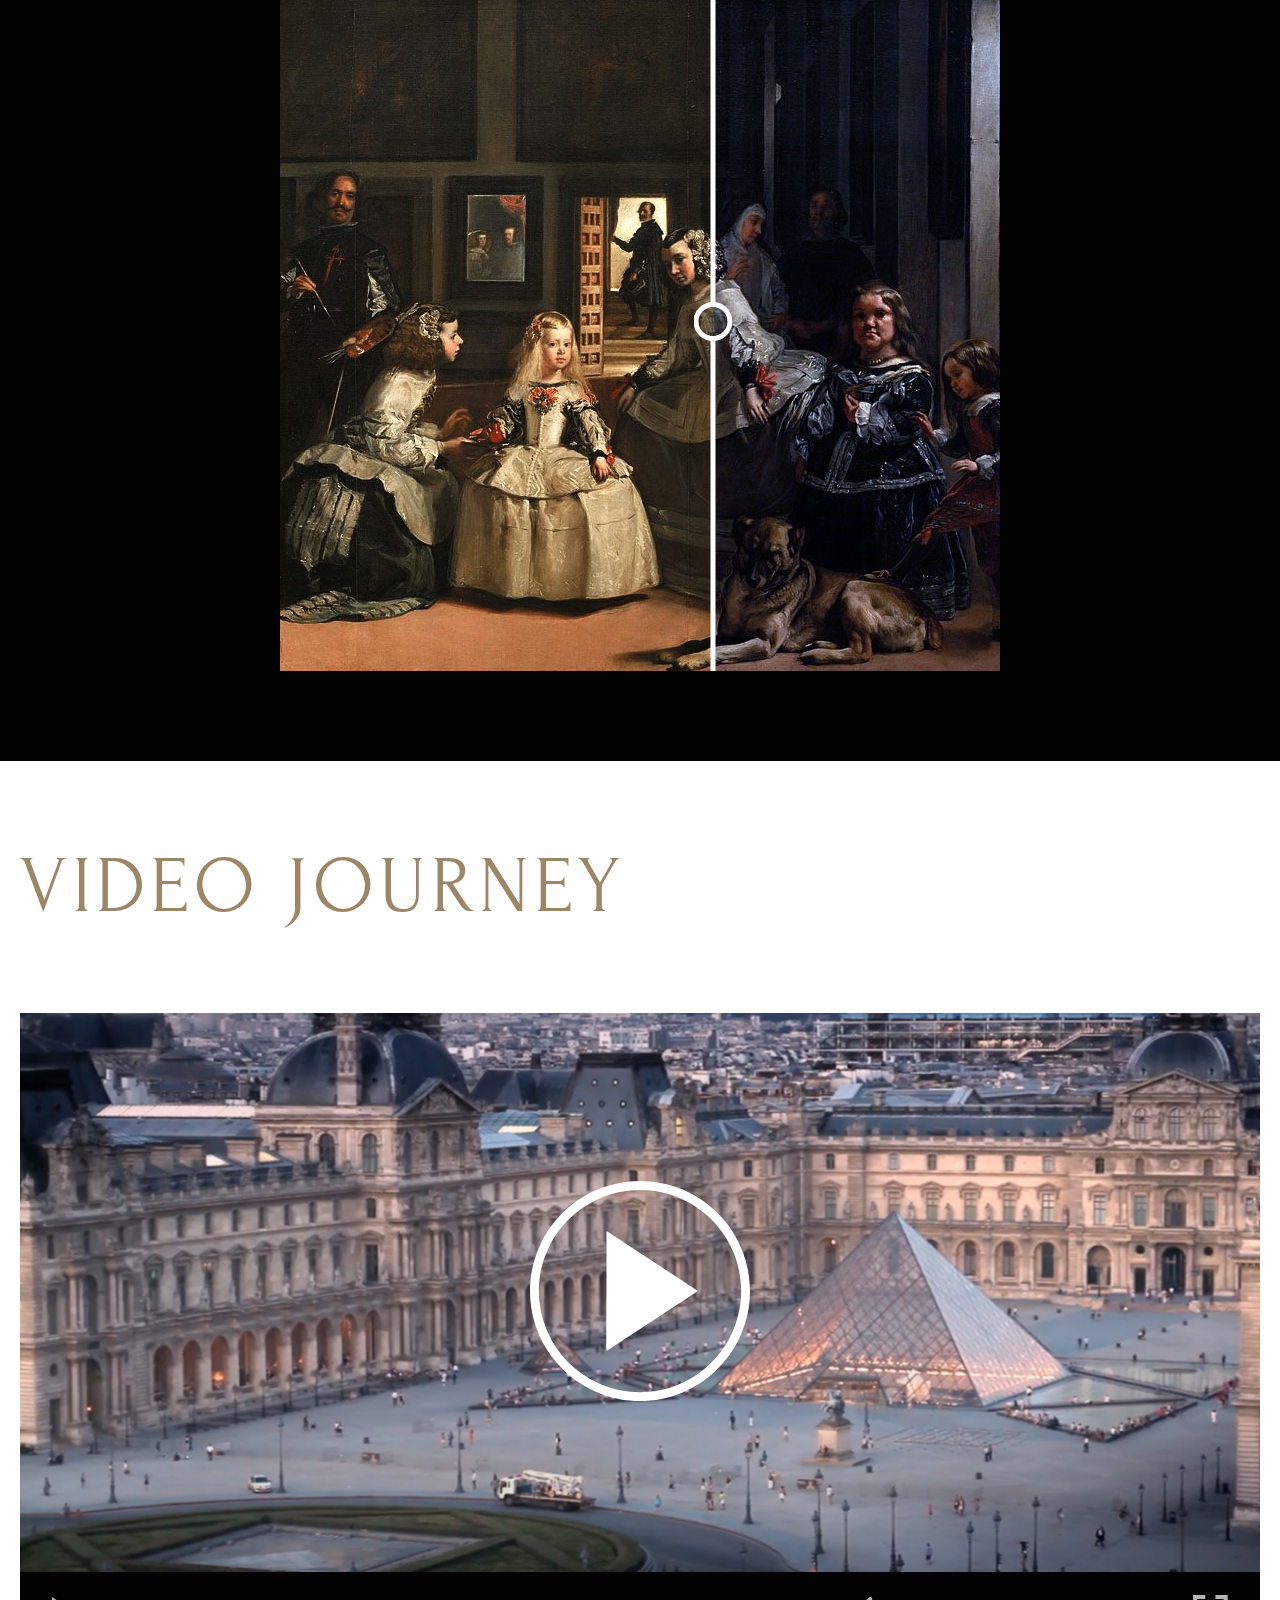
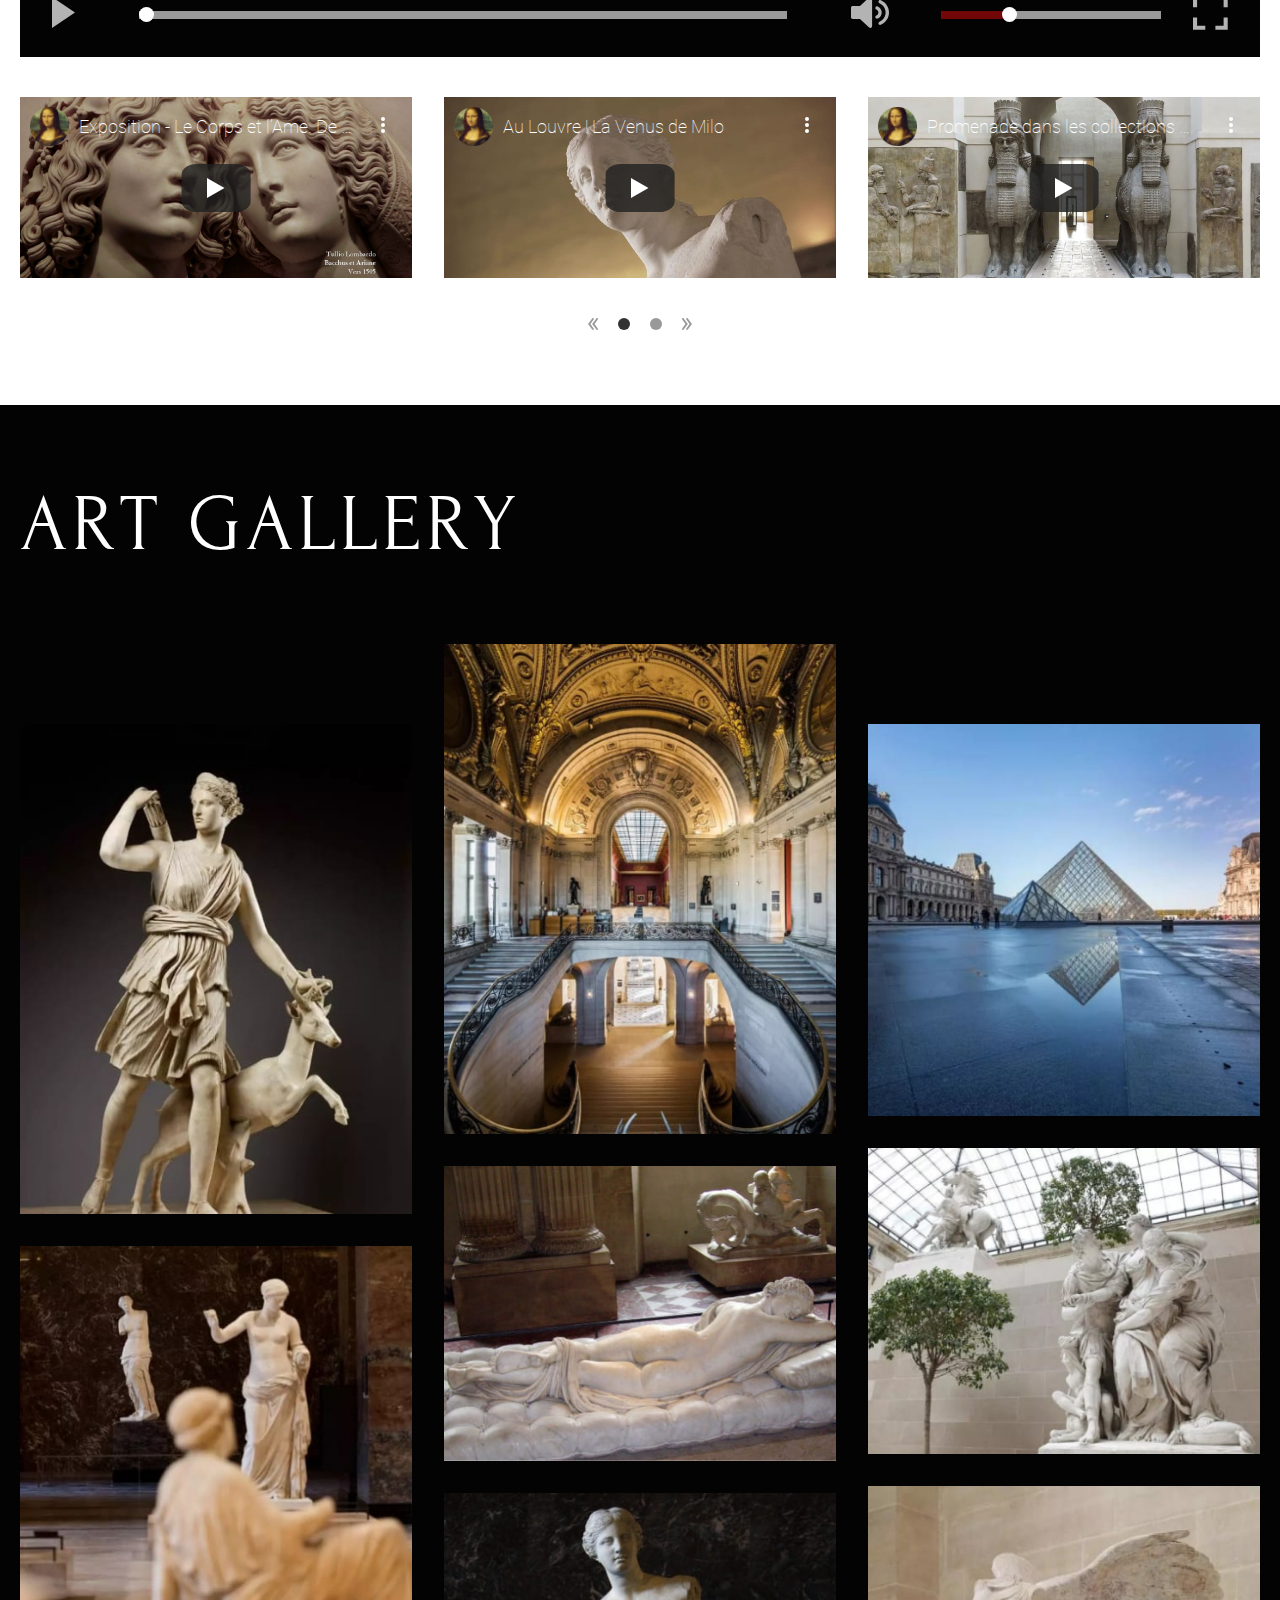
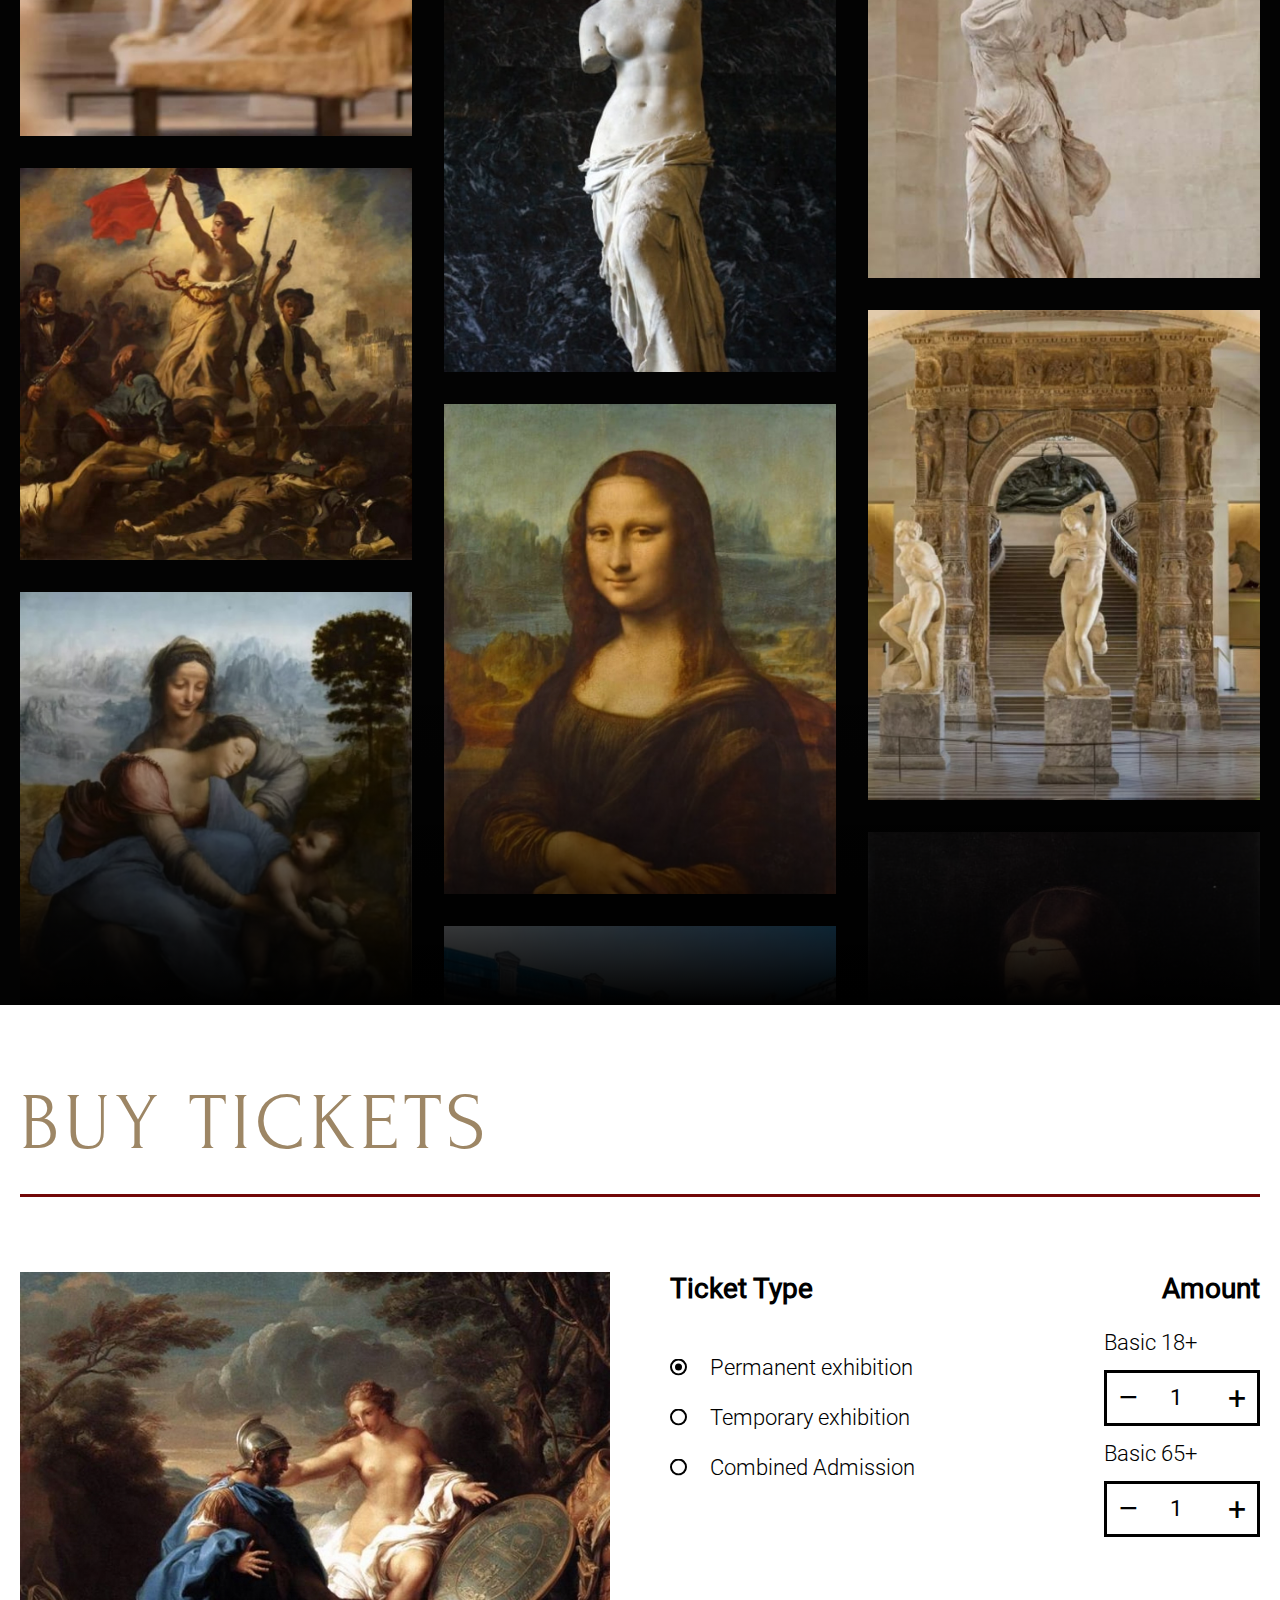
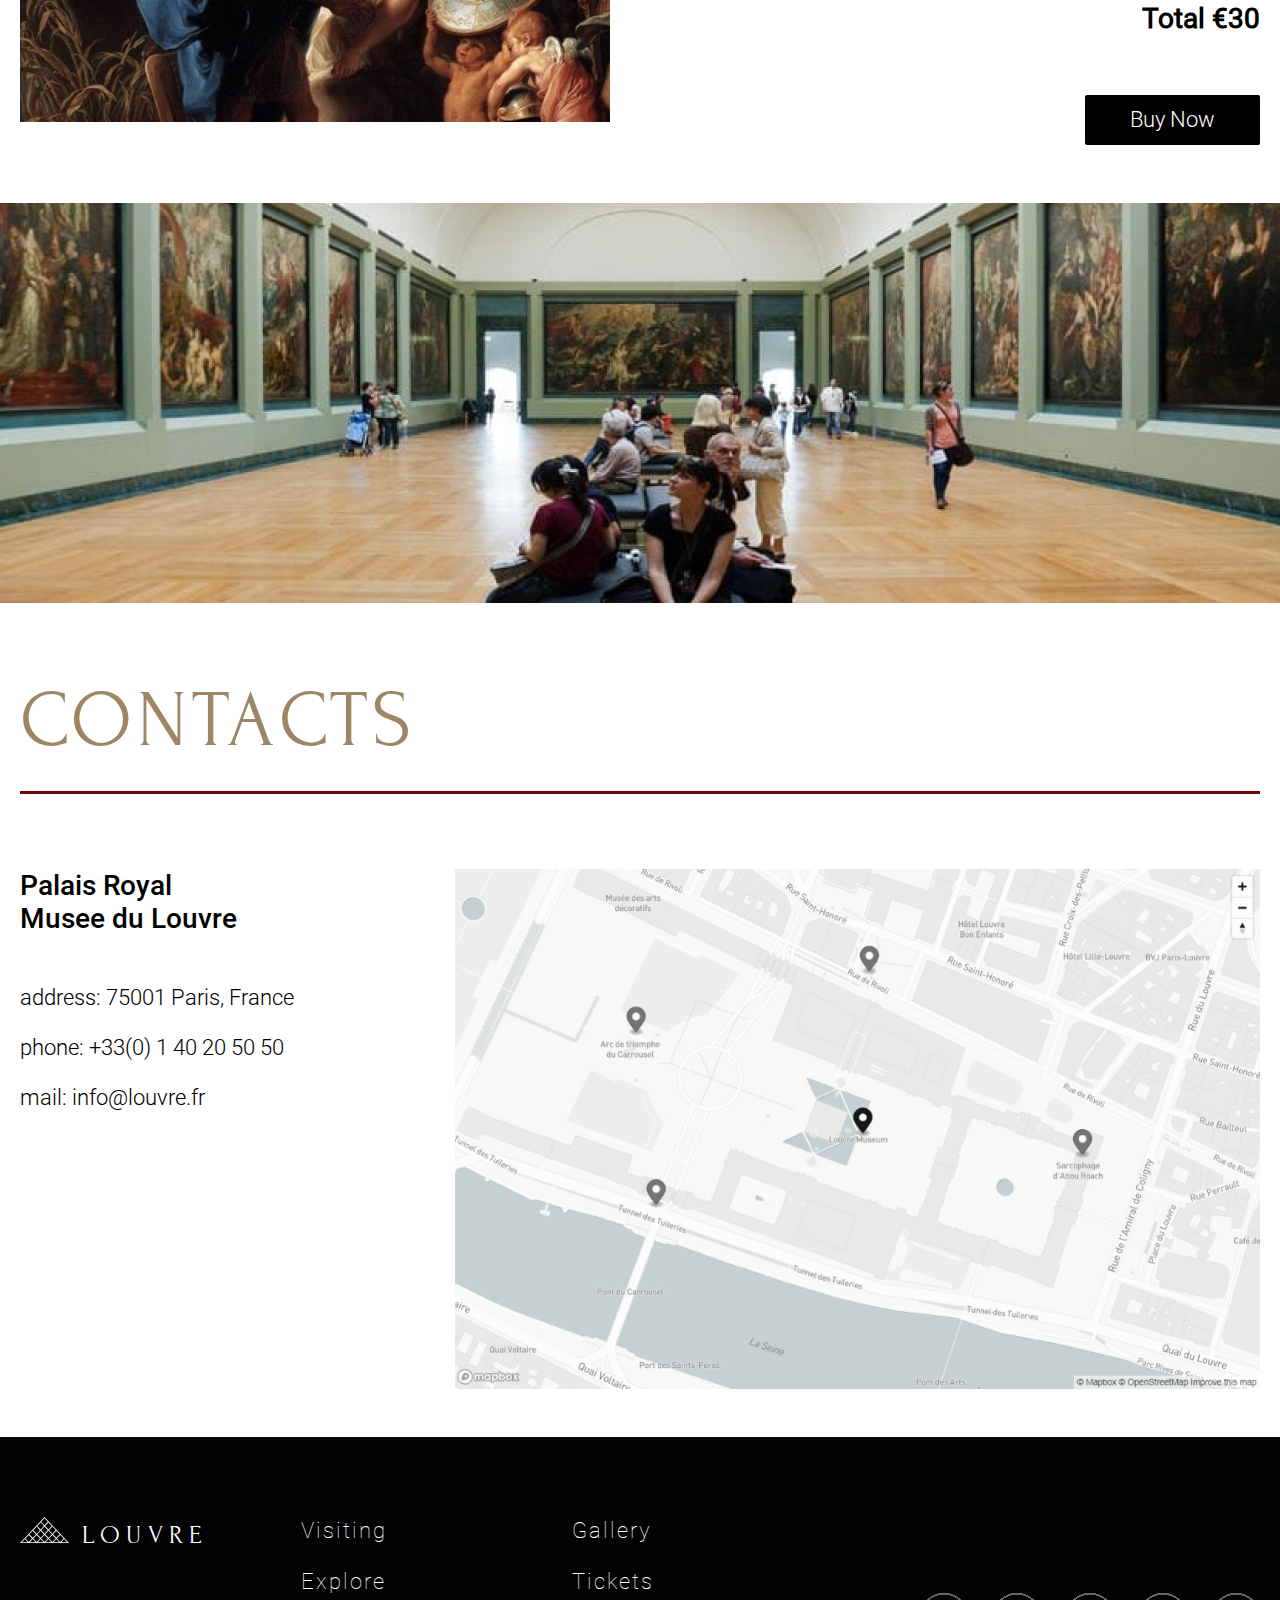
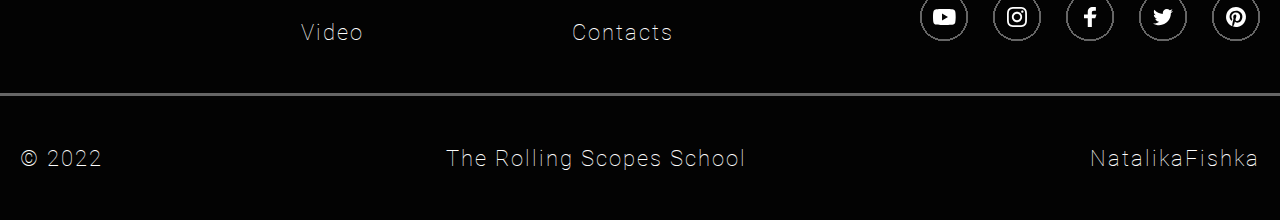
==== commit 912041e2: "feat: add js logic" ====
--- a/index.html
+++ b/index.html
@@ -521,7 +521,7 @@
             <div class="tickets-section__content-image">
                 <img src="assets/buy-tickets/buy-tickets.jpg" alt="buy-tickets">
             </div>
-            <form action="book-tickets.html" class="tickets-section__form">
+            <form action="book-tickets.html" name="order" class="tickets-section__form" method="get">
                 <div class="tickets-section__ticket-type">
                     <p class="tickets-section__ticket-type-title form-title">
                         Ticket Type
@@ -544,27 +544,29 @@
                         Amount
                     </p>
                     <div class="tickets-section__amount-control">
-                        <span class="tickets-section__age roboto-light-text">
+                        <label class="tickets-section__age roboto-light-text">
                             Basic 18+
-                        </span>
-                        <div class="tickets-section__age-control roboto-light-text">
-                            <div class="age-control">–</div>
-                            <div>1</div>
-                            <div class="age-control">+</div>
+                        </label>
+                        <div class="tickets-section__age-control young roboto-light-text">
+                            <div class="age-control subtract">–</div>
+                            <input type="number" value="1" min="0" max="50" disabled></input>
+                            <input type="hidden" name="young" value="1">
+                            <div class="age-control add">+</div>
                         </div>
                     </div>
                     <div class="tickets-section__amount-control">
-                        <span class="tickets-section__age roboto-light-text">
+                        <label for="age65" class="tickets-section__age roboto-light-text">
                             Basic 65+
-                        </span>
-                        <div class="tickets-section__age-control roboto-light-text">
-                            <div class="age-control">–</div>
-                            <div>1</div>
-                            <div class="age-control">+</div>
-                        </div>
-                    </div>
-                    <p class="tickets-section__total form-title">
-                        Total €220
+                        </label>
+                        <div class="tickets-section__age-control senior roboto-light-text">
+                            <div class="age-control subtract">–</div>
+                            <input type="number" value="1" min="0" max="50" disabled></input>
+                            <input type="hidden" name="senior" value="1">
+                            <div class="age-control add">+</div>
+                        </div>
+                    </div>
+                    <p class="tickets-section__total total-price form-title">
+                        Total €<span>220</span>
                     </p>
                     <button type="submit" class="tickets-section__buy-button roboto-light-text">
                         Buy Now
@@ -645,5 +647,6 @@
     <script src="js/explore-slider.js"></script>
     <script src="js/handle-video-service.js"></script>
     <script src="js/video-carousel.js"></script>
+    <script src="js/tickets-main-form.js"></script>
 </body>
 </html>--- a/styles/tickets-section.css
+++ b/styles/tickets-section.css
@@ -97,12 +97,23 @@
     display: flex;
     justify-content: space-around;
     align-items: center;
-    margin: 15px 0 10px 0;
+    margin: 15px 0;
 }
 
 .age-control {
     font-family: "Roboto";
     font-size: 32px;
+}
+
+.tickets-section__age-control input {
+    appearance: none;
+    border: none;
+    background: none;
+    width: 30%;
+    font-family: "Roboto";
+    font-size: 22px;
+    text-align: center;
+    color: black;
 }
 
 .age-control:hover {
@@ -199,7 +210,7 @@
         height: 50px;
     }
 
-    .form-title, span.roboto-light-text {
+    .form-title, label.roboto-light-text {
         font-size: 16px;
     }
 
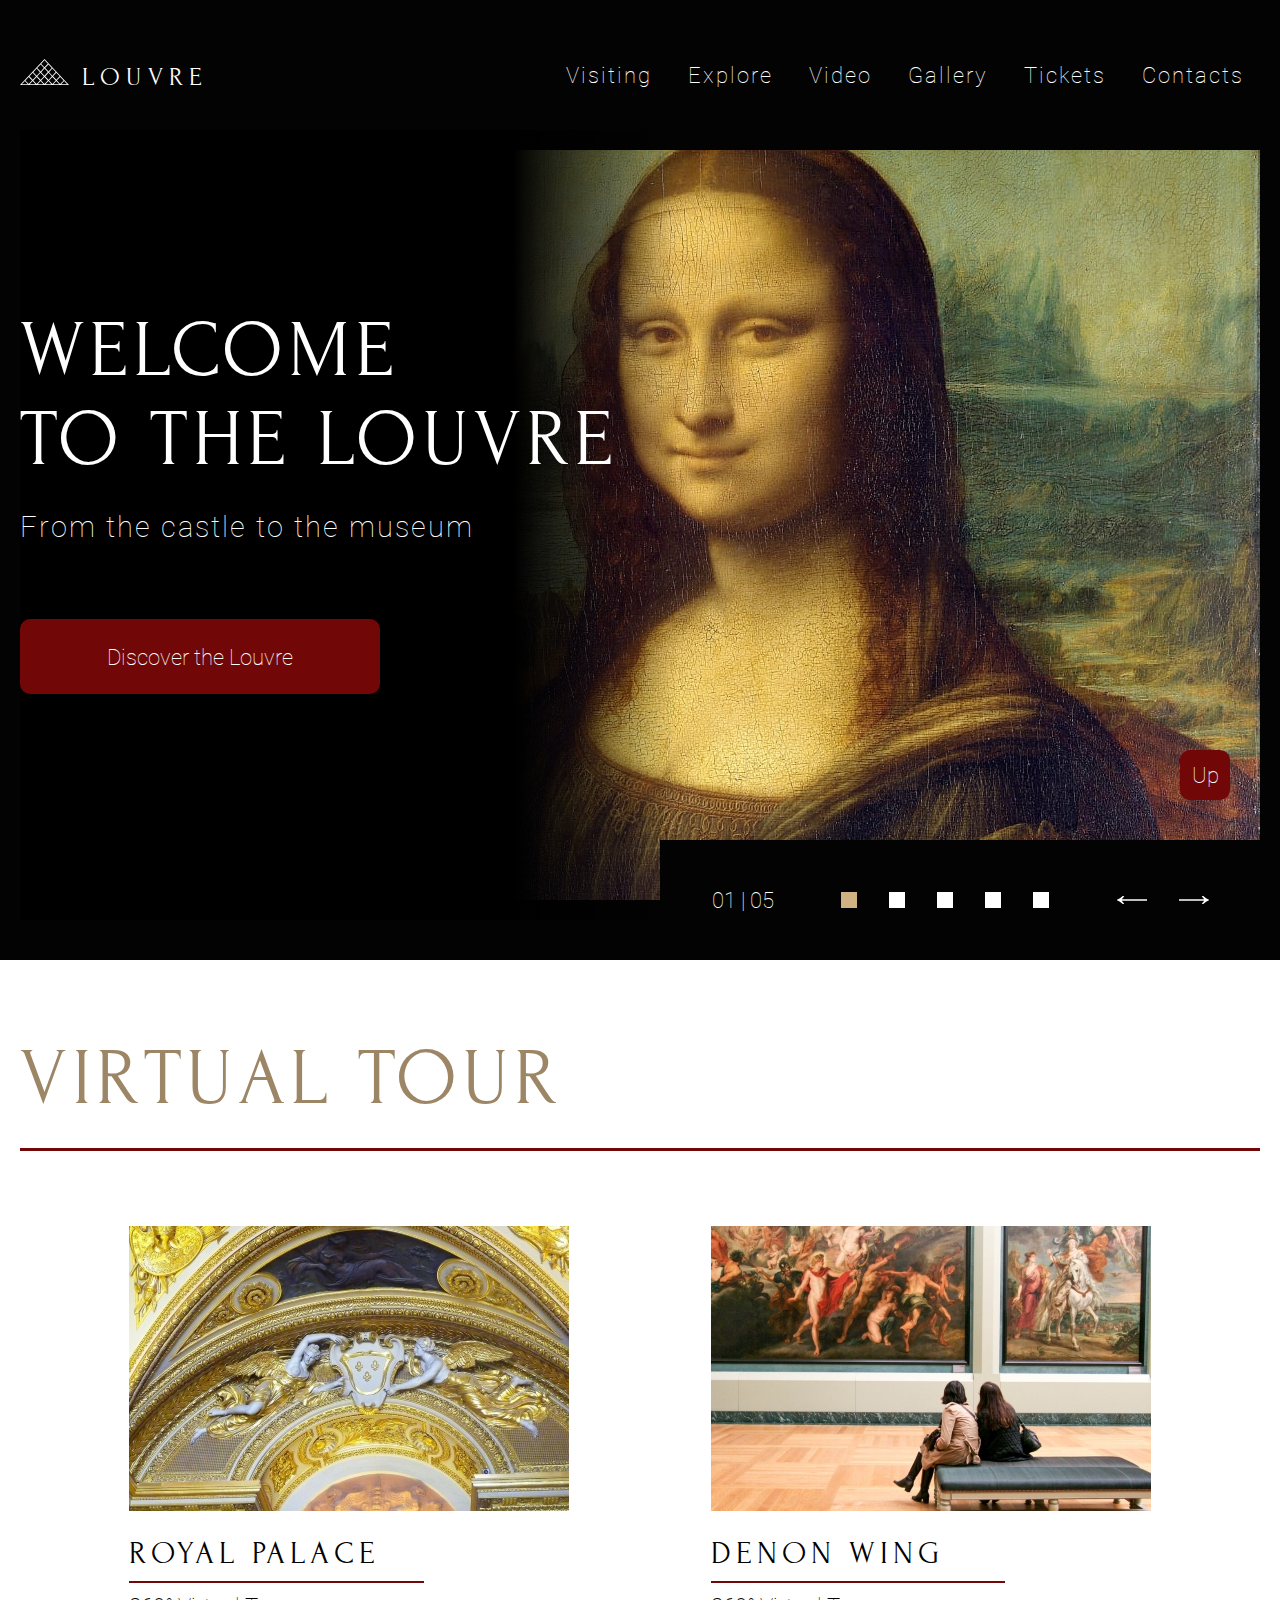
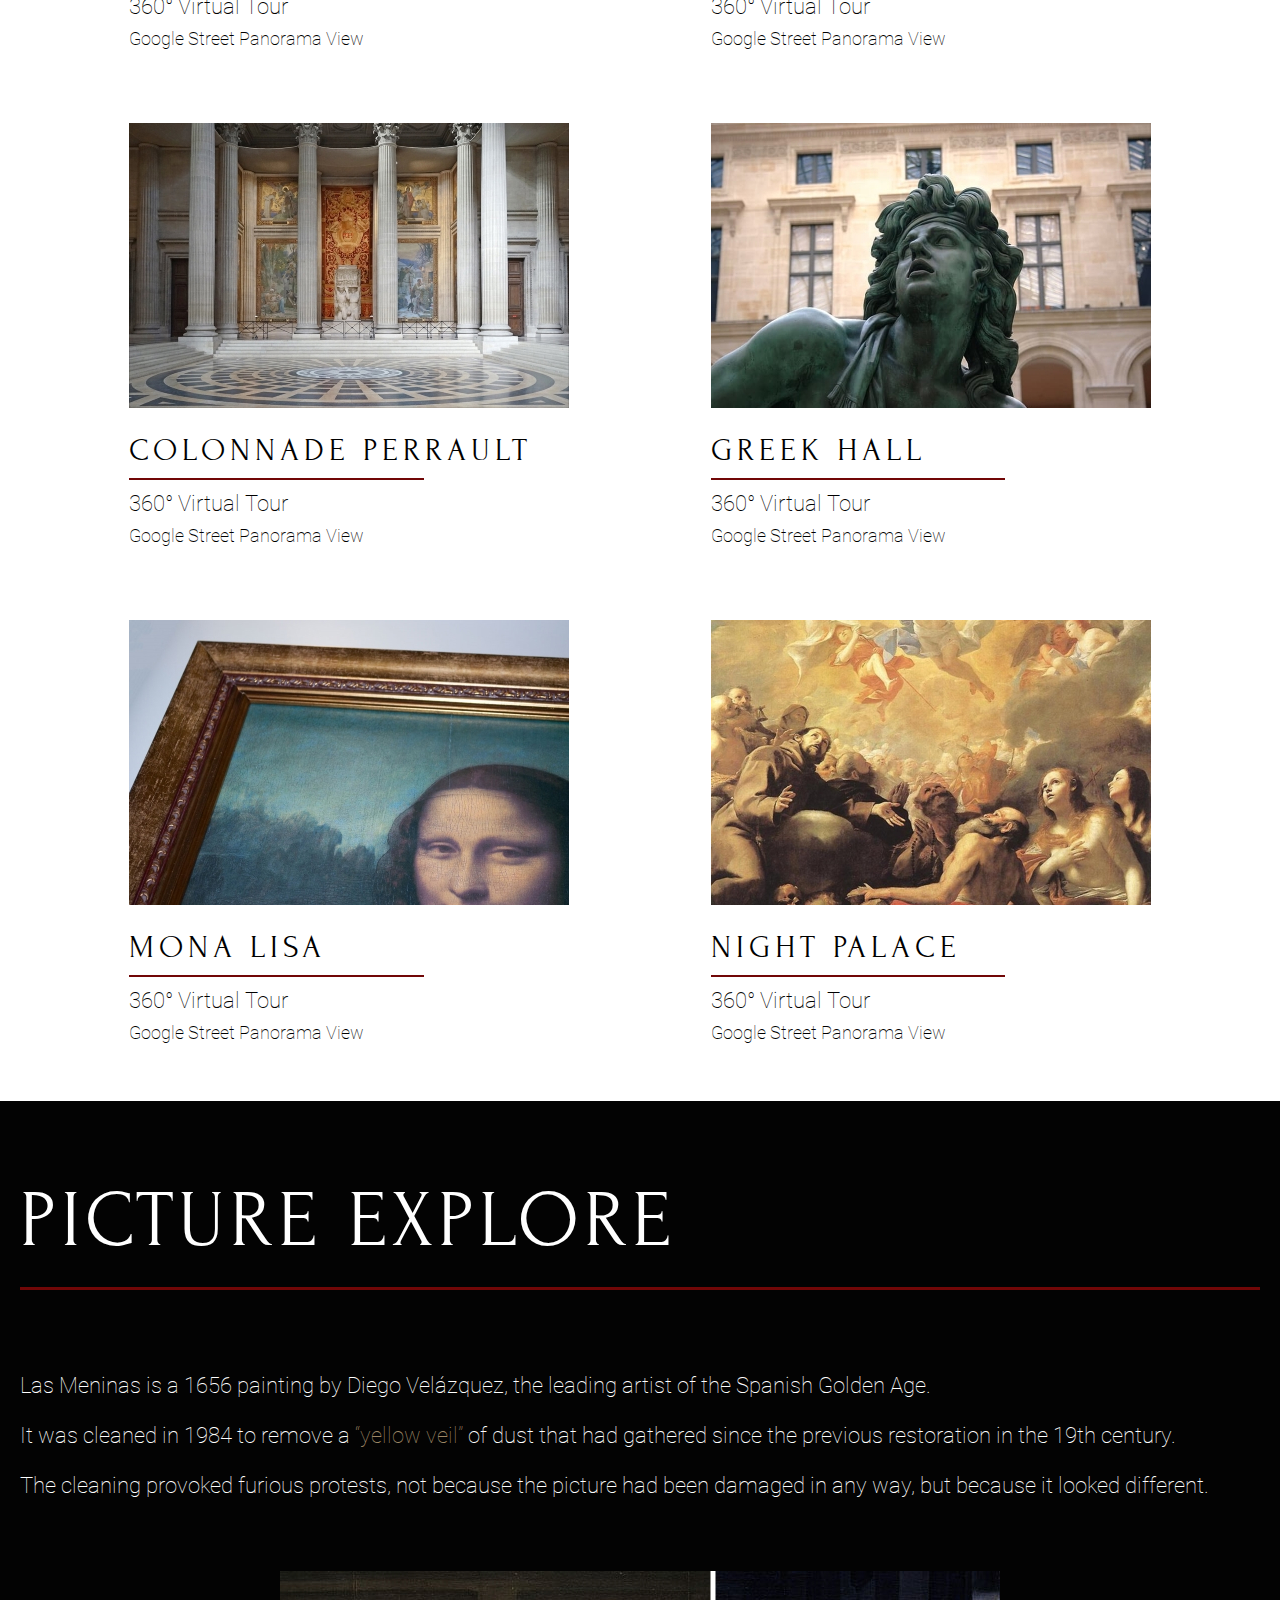
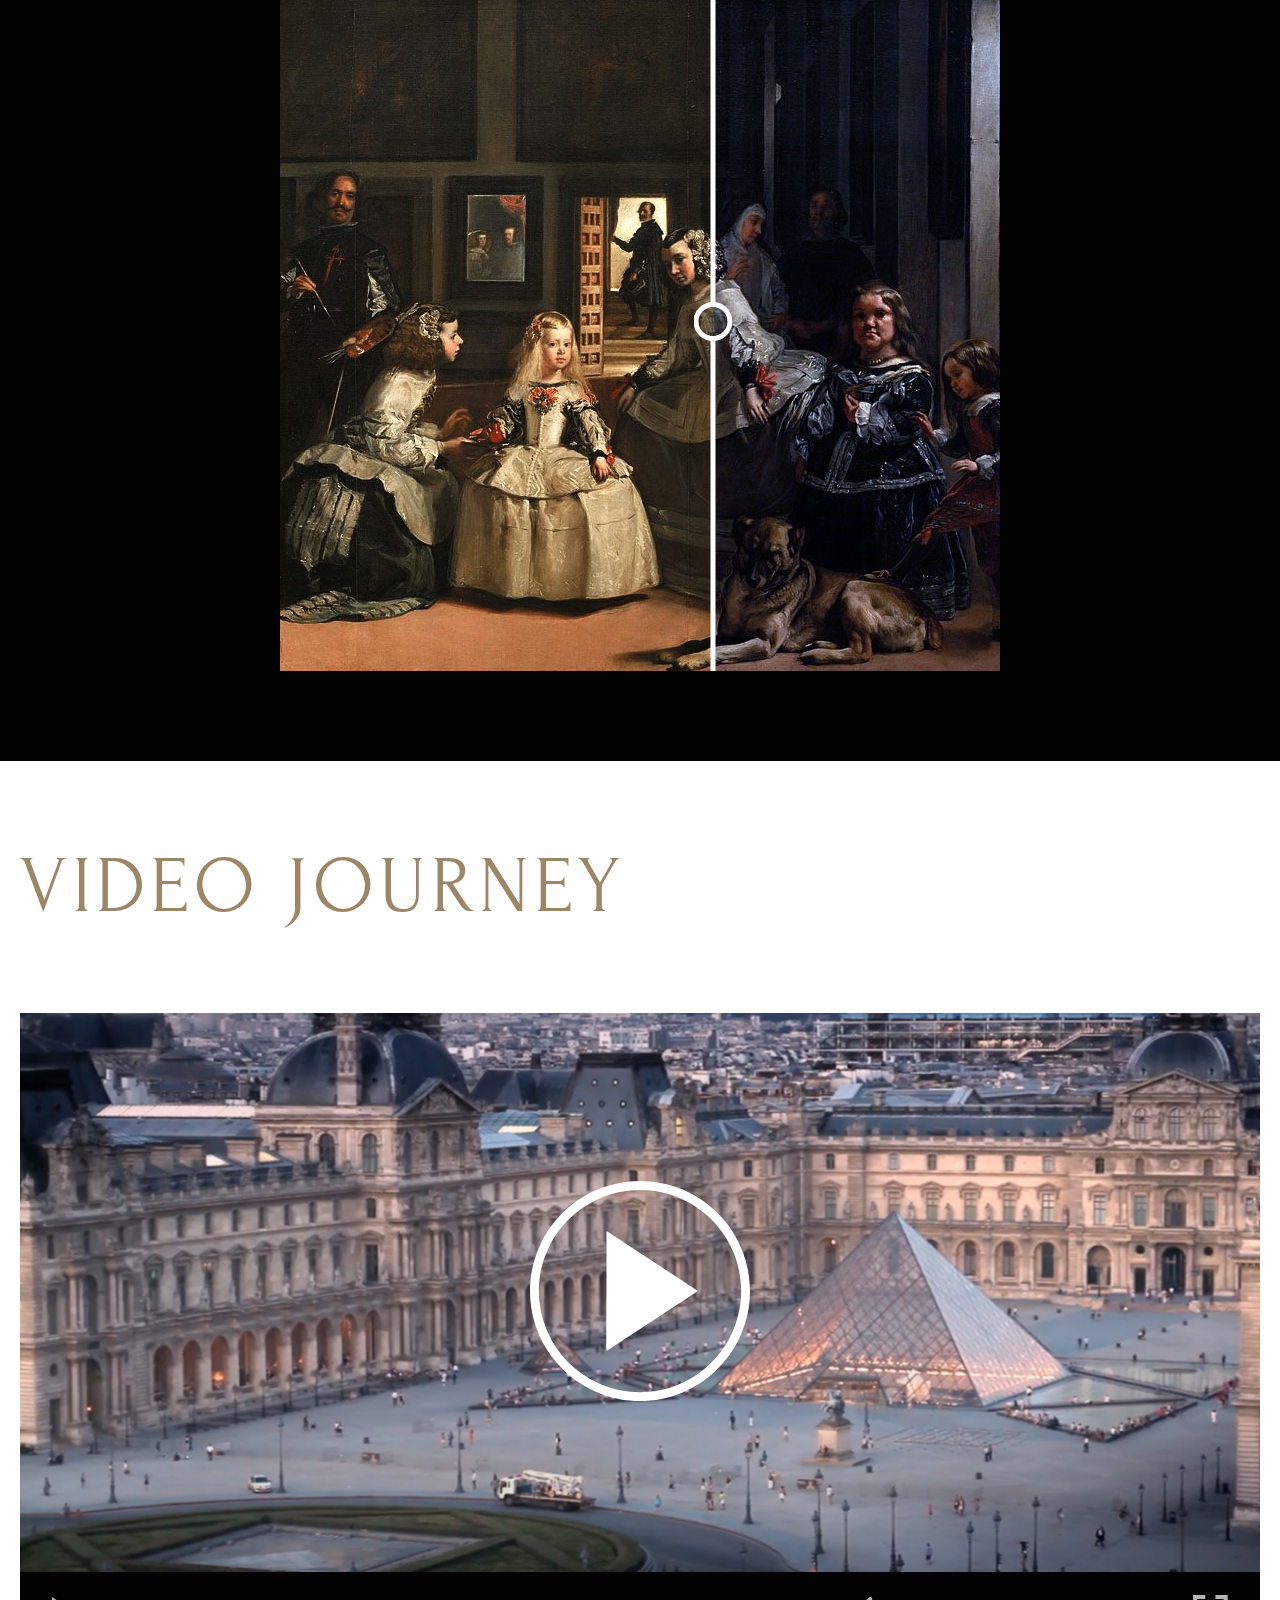
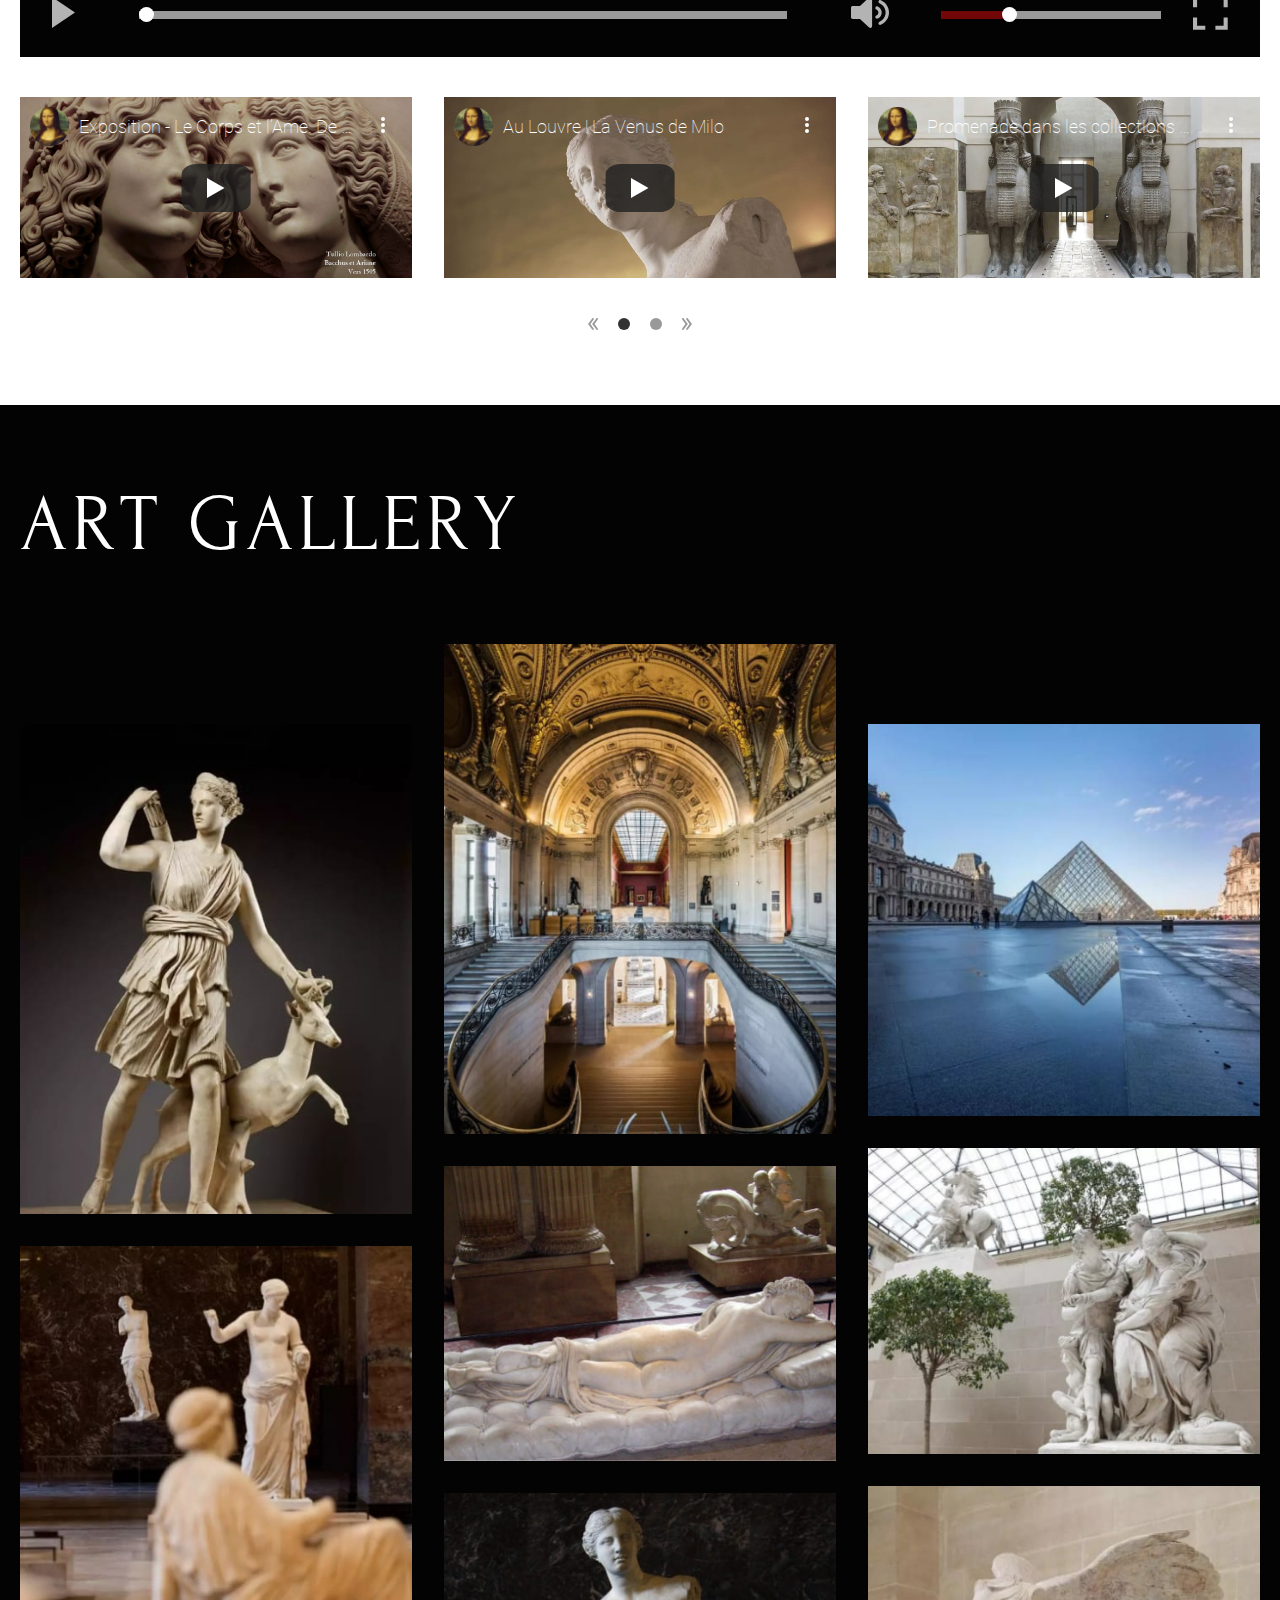
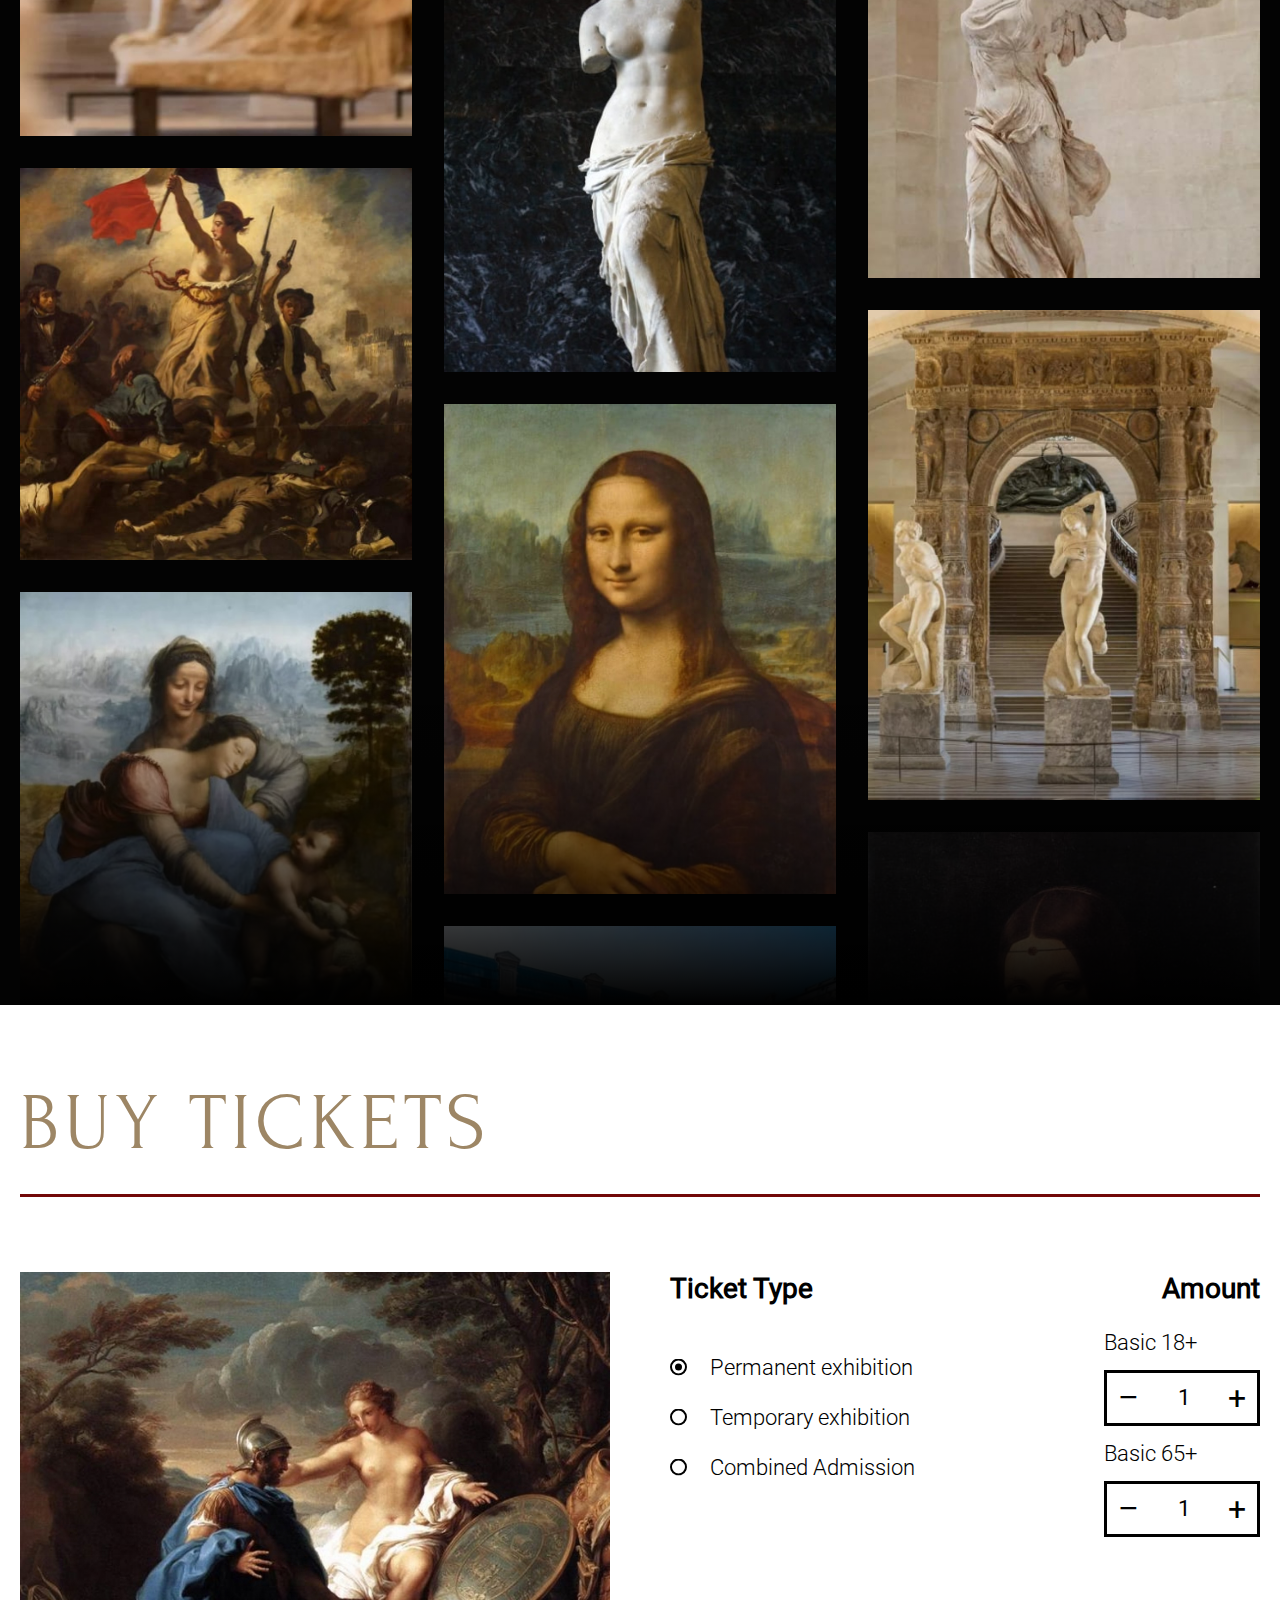
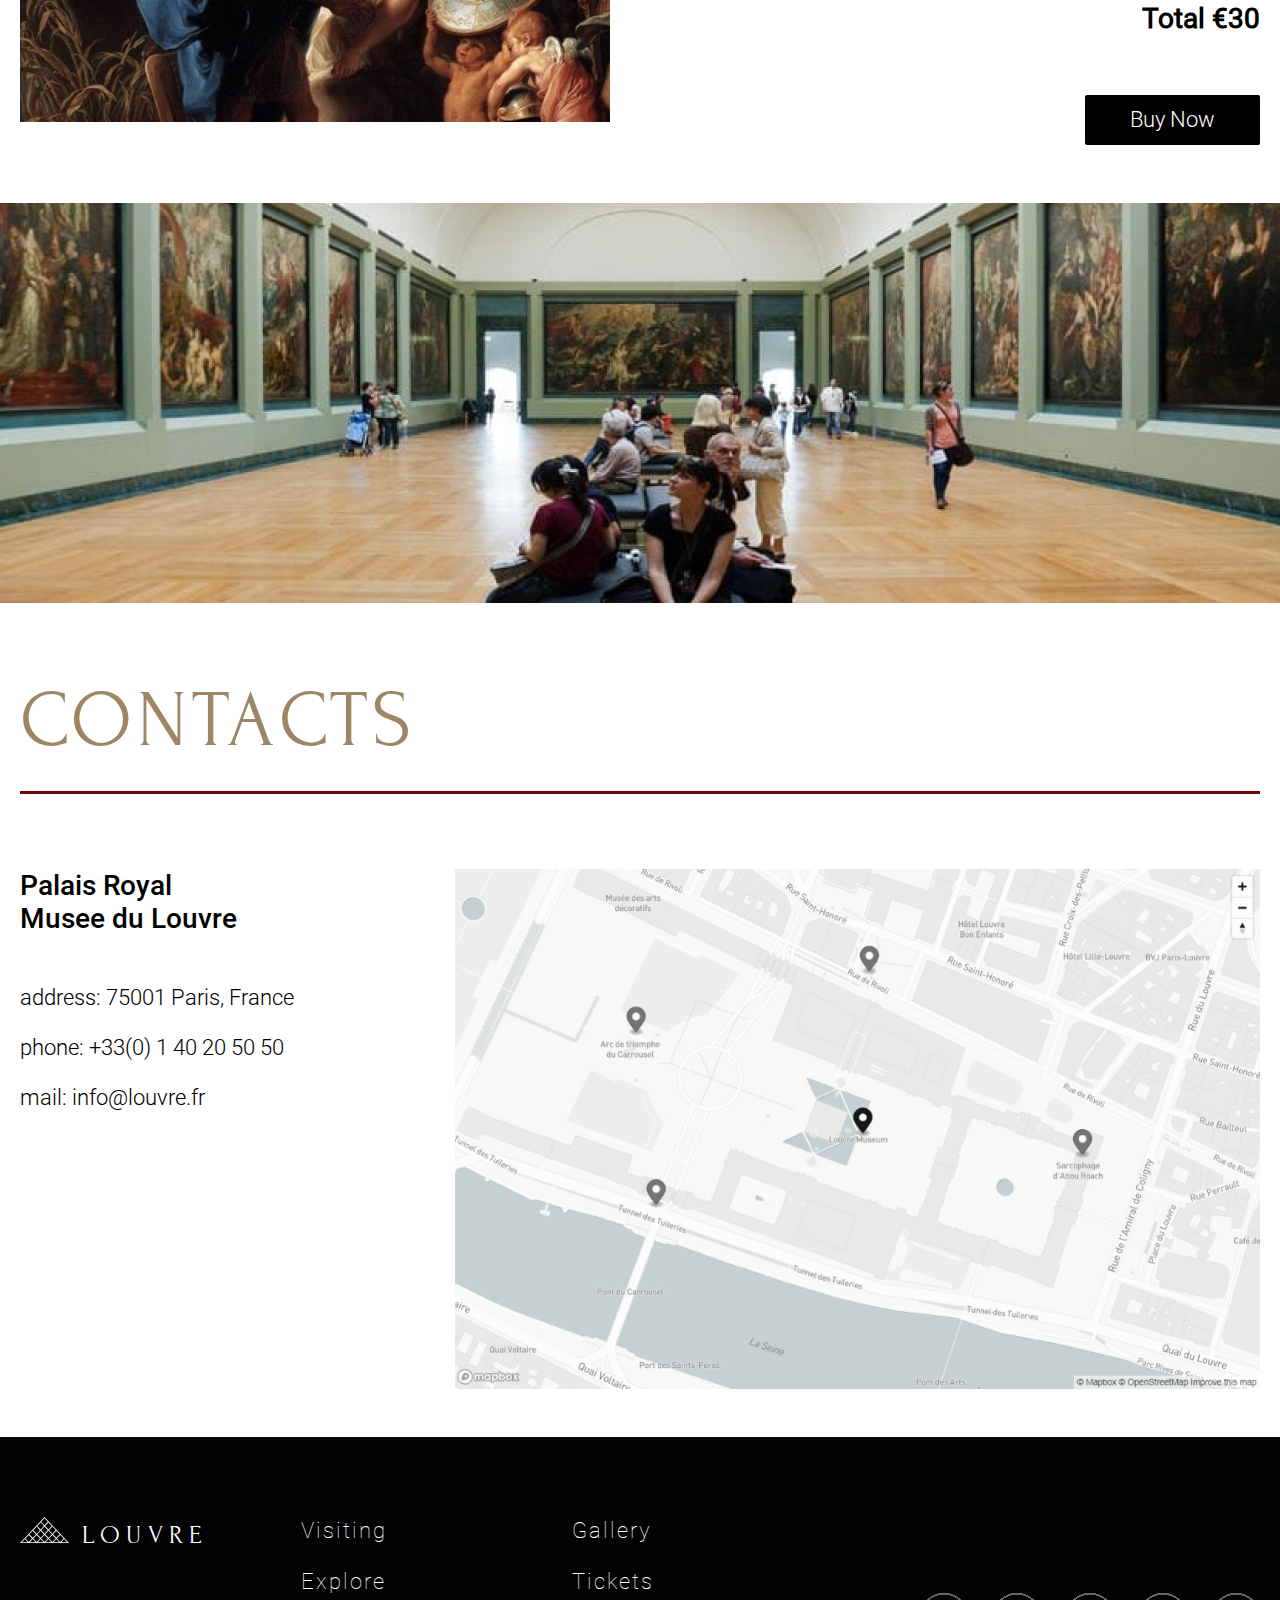
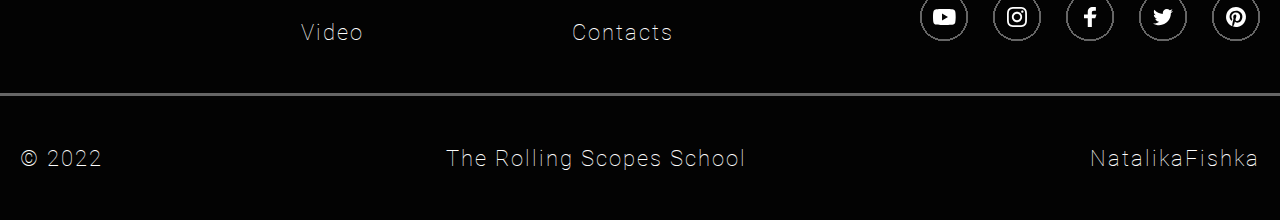
==== commit 8e481976: "feat: add interactive map" ====
--- a/index.html
+++ b/index.html
@@ -16,6 +16,9 @@
     <link href="styles/contacts-section.css" rel="stylesheet">
     <link href="styles/footer-section.css" rel="stylesheet">
     <link href="styles/mobile-menu.css" rel="stylesheet" >
+    <link href="https://api.mapbox.com/mapbox-gl-js/v2.9.1/mapbox-gl.css" rel="stylesheet">
+    <script src="https://api.mapbox.com/mapbox-gl-js/v2.9.1/mapbox-gl.js"></script>
+    
 </head>
 <body>
     <section id="mona-lisa-section" class="mona-lisa-section">
@@ -588,6 +591,8 @@
                 </div>
             </div>
             <div class="contacts-section__image">
+                <div class="contacts-section__image-map" id="map">
+                </div>
                 <img src="assets/map.jpg" alt="map">
             </div>
         </div>
@@ -648,5 +653,6 @@
     <script src="js/handle-video-service.js"></script>
     <script src="js/video-carousel.js"></script>
     <script src="js/tickets-main-form.js"></script>
+    <script src="js/map.js"></script>
 </body>
 </html>--- a/styles/tickets-section.css
+++ b/styles/tickets-section.css
@@ -105,6 +105,10 @@
     font-size: 32px;
 }
 
+.tickets-section__age-control input::-webkit-inner-spin-button {
+    display: none;
+}
+
 .tickets-section__age-control input {
     appearance: none;
     border: none;
--- a/styles/contacts-section.css
+++ b/styles/contacts-section.css
@@ -44,11 +44,28 @@
     color: var(--gold);
 }
 
+.contacts-section__image {
+    position: relative;
+}
+
 .contacts-section__image img {
     width: 100%;
     height: 100%;
     display: block;
 }
+
+#map {    
+    position: absolute;
+    height: 100%;
+    width: 100%;
+    top: 0;
+    border: 0;
+
+}
+
+.mapboxgl-canvas {
+    left: 0;
+  }
 
 @media (max-width: 1480px) {
   /* placeholder */
